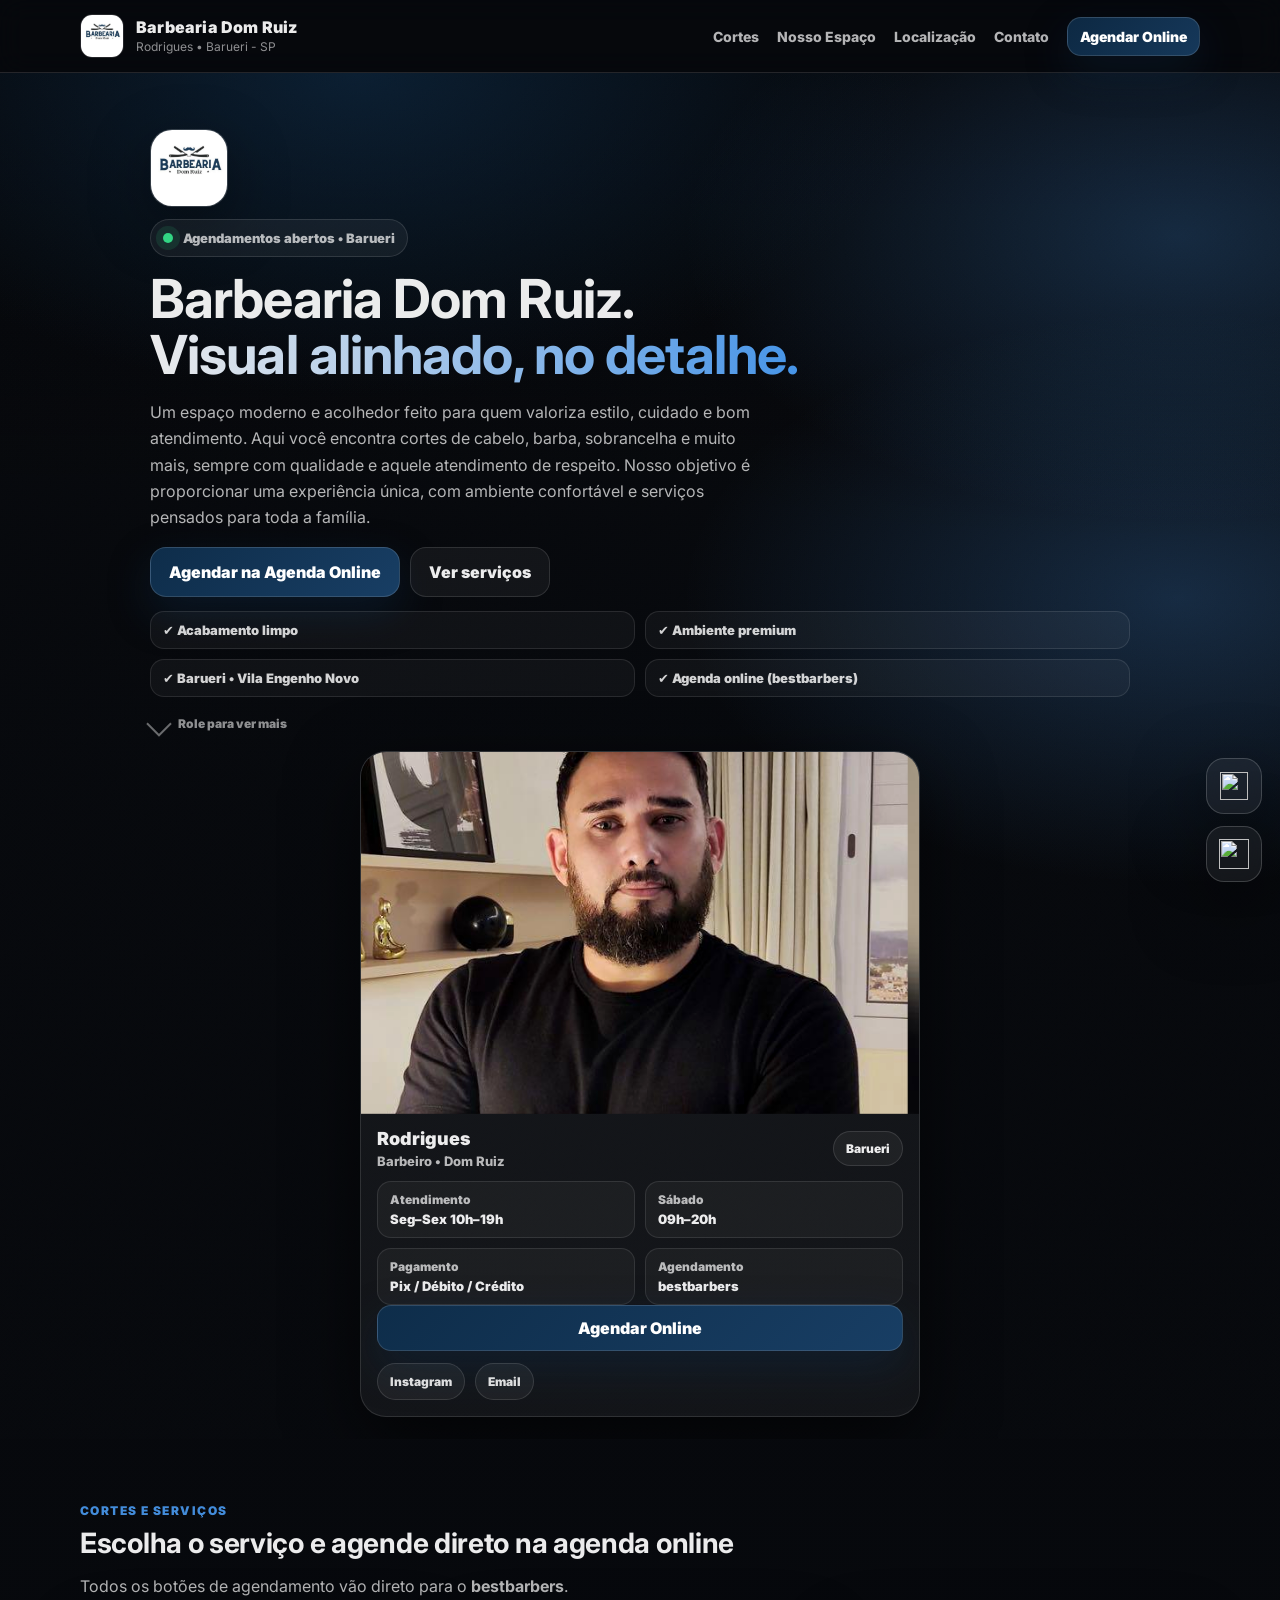
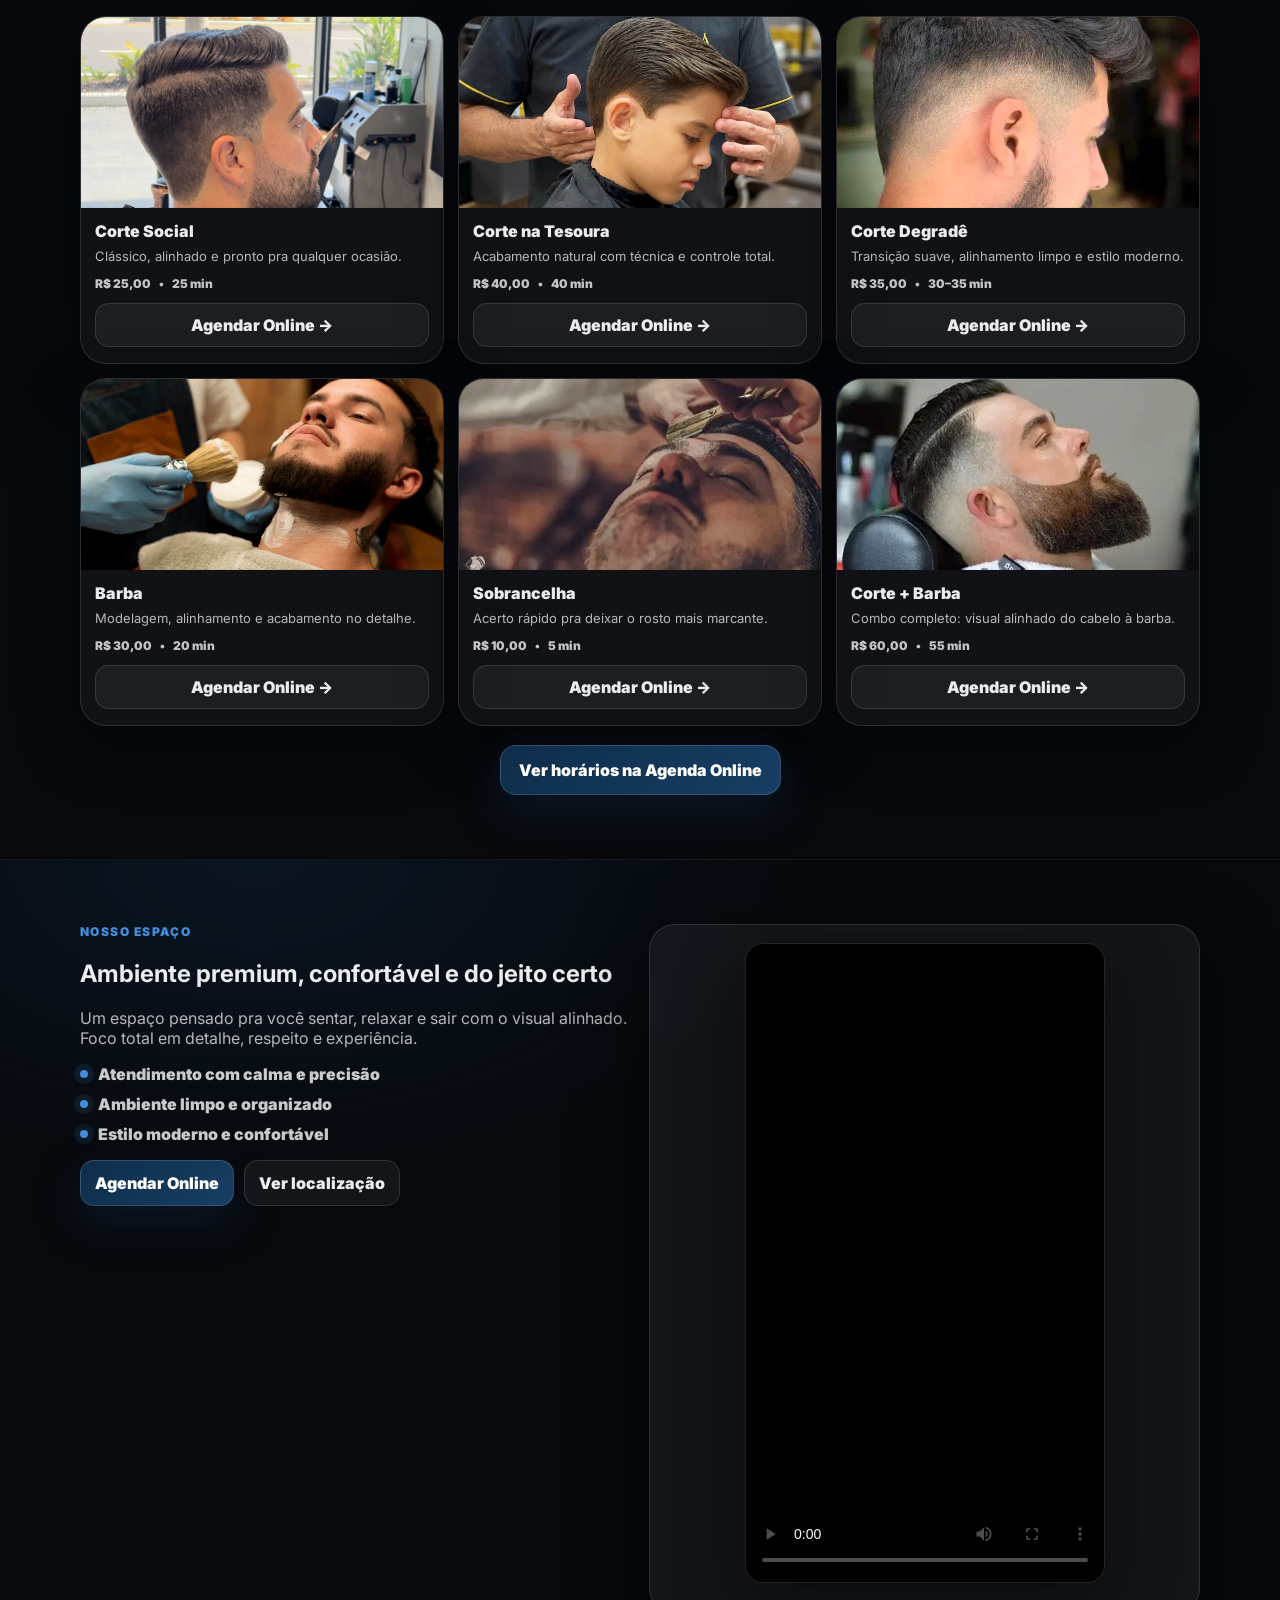
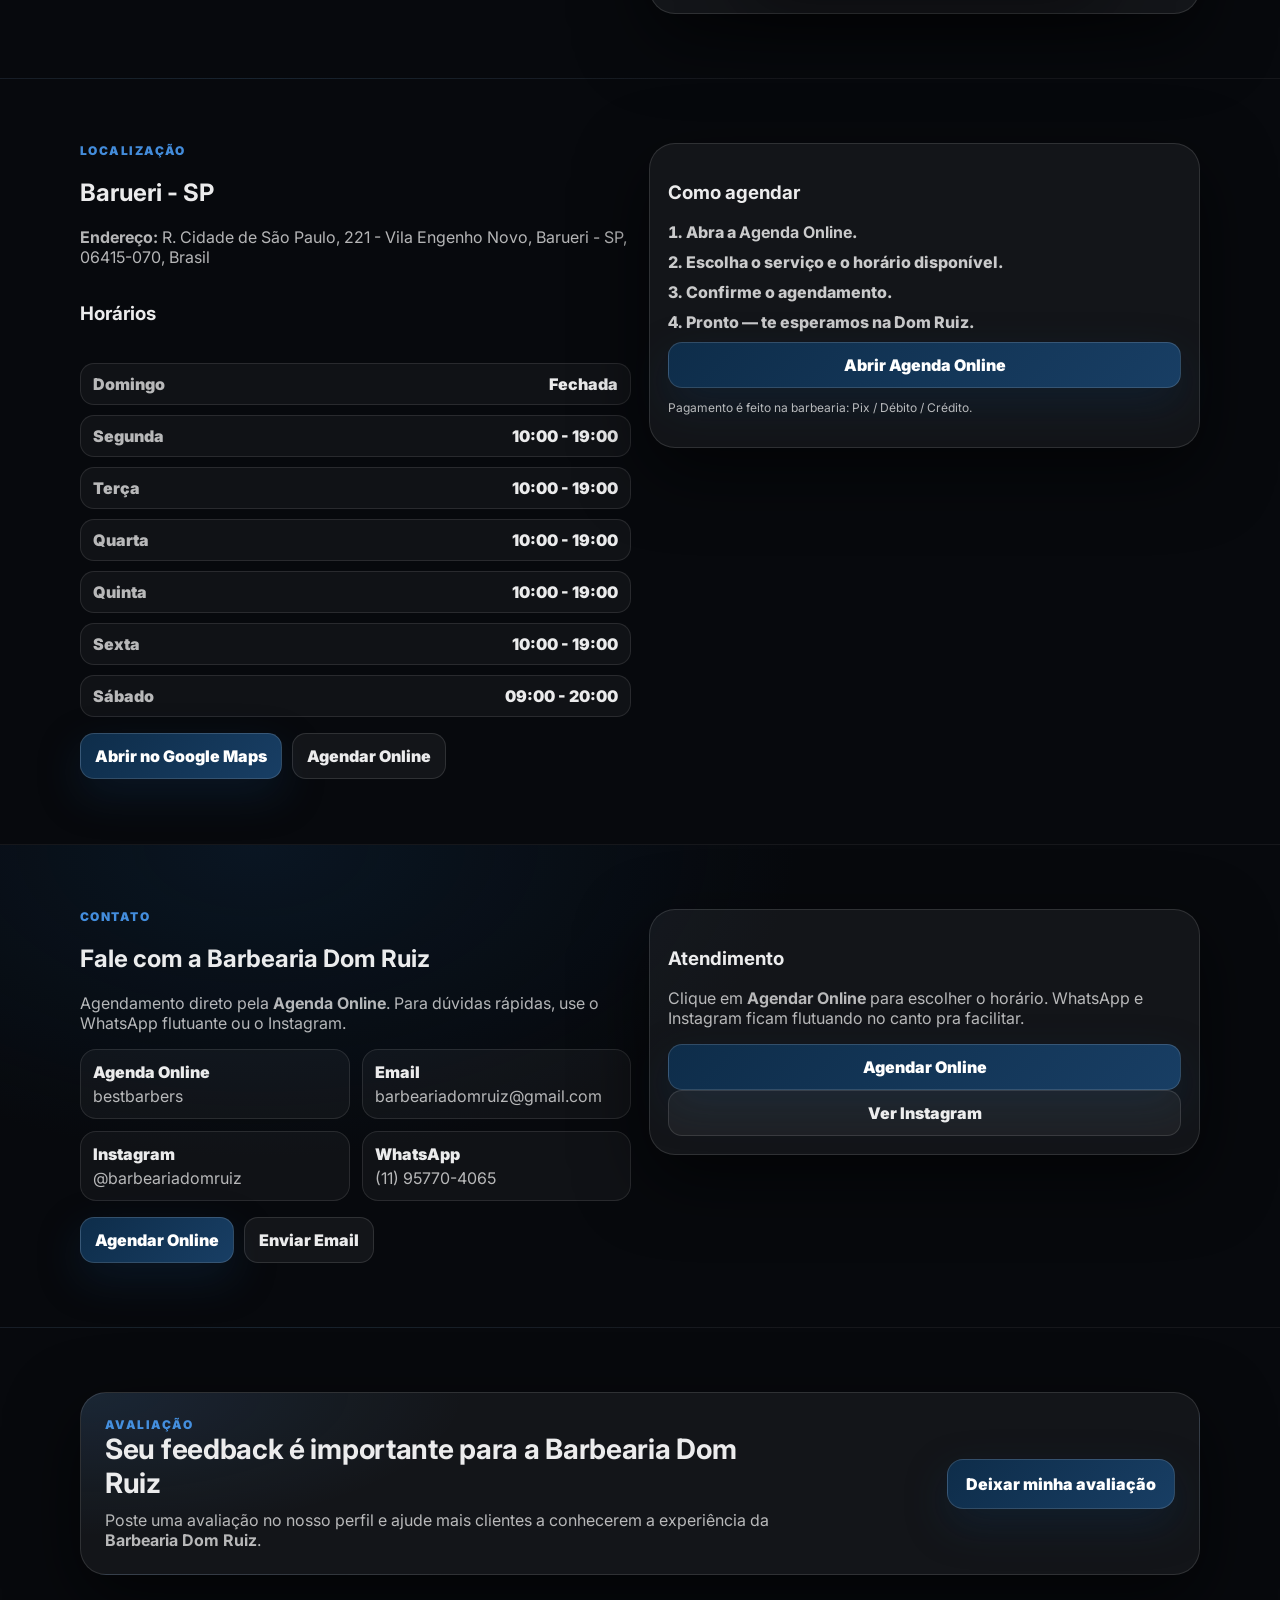
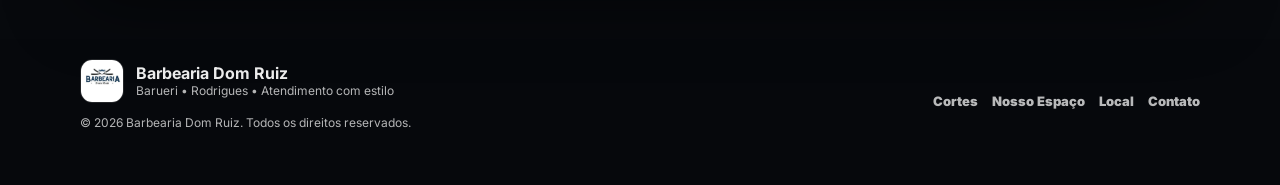
==== index.html @ 9c1305cc "Add files via upload" ====
<!DOCTYPE html>
<html lang="pt-br">
<head>
  <meta charset="UTF-8" />
  <meta name="viewport" content="width=device-width, initial-scale=1.0" />

  <title>Barbearia Dom Ruiz | Agende Online</title>
  <meta name="description" content="Barbearia Dom Ruiz em Barueri. Cortes, barba e sobrancelha. Agende direto pela Agenda Online (InBarber)." />
  <meta name="theme-color" content="#0E2D4A" />

  <link rel="preconnect" href="https://fonts.googleapis.com">
  <link rel="preconnect" href="https://fonts.gstatic.com" crossorigin>
  <link href="https://fonts.googleapis.com/css2?family=Inter:wght@400;500;600;700;800;900&display=swap" rel="stylesheet">

  <link rel="stylesheet" href="style.css" />
</head>

<body class="preload">
  <!-- Header -->
  <header class="header" id="topo" data-header>
    <div class="container header__inner">
      <a class="brand" href="#inicio" aria-label="Ir para o início">
        <img class="brand__logo" src="logo.jpg.jpeg" alt="Logo Barbearia Dom Ruiz" />
        <span class="brand__text">
          <span class="brand__name">Barbearia Dom Ruiz</span>
          <span class="brand__role">Rodrigues • Barueri - SP</span>
        </span>
      </a>

      <nav class="nav" aria-label="Menu">
        <a href="#servicos">Cortes</a>
        <a href="#espaco">Nosso Espaço</a>
        <a href="#local">Localização</a>
        <a href="#contato">Contato</a>

        <a class="nav__cta" target="_blank" rel="noopener"
          href="https://agendamentos.bestbarbers.app/barbershop/agendadomruiz">
          Agendar Online
        </a>
      </nav>

      <button class="menuBtn" aria-label="Abrir menu" aria-expanded="false" data-menu-btn>
        <span></span><span></span><span></span>
      </button>
    </div>

    <div class="mobileNav" id="mobileNav" aria-hidden="true" data-mobile-nav>
      <div class="container mobileNav__panel">
        <a href="#servicos">Cortes</a>
        <a href="#espaco">Nosso Espaço</a>
        <a href="#local">Localização</a>
        <a href="#contato">Contato</a>

        <a class="btn btn--primary full"
          target="_blank" rel="noopener"
          href="https://agendamentos.bestbarbers.app/barbershop/agendadomruiz">
          Agendar Online
        </a>

        <a class="btn btn--ghost full"
          target="_blank" rel="noopener"
          href="https://www.instagram.com/barbeariadomruiz">
          Instagram
        </a>

        <a class="btn btn--ghost full"
          href="mailto:barbeariadomruiz@gmail.com">
          Enviar Email
        </a>
      </div>
    </div>
  </header>

  <!-- Hero -->
  <main id="inicio" class="hero">
    <div class="hero__bg" aria-hidden="true"></div>
    <div class="hero__grain" aria-hidden="true"></div>

    <div class="container hero__wrap">
      <section class="hero__text reveal">
        <!-- selo com logo -->
        <div class="hero__seal" aria-label="Logo Barbearia Dom Ruiz">
          <img src="logo.jpg.jpeg" alt="Barbearia Dom Ruiz" loading="lazy" />
        </div>

        <div class="hero__badge">
          <span class="dot"></span>
          <span>Agendamentos abertos • Barueri</span>
        </div>

        <h1>
          Barbearia Dom Ruiz.<br />
          <span class="shine">Visual alinhado, no detalhe.</span>
        </h1>

        <p class="lead">
          Um espaço moderno e acolhedor feito para quem valoriza estilo, cuidado e bom atendimento.
Aqui você encontra cortes de cabelo, barba, sobrancelha e muito mais, sempre com qualidade e aquele atendimento de respeito.
Nosso objetivo é proporcionar uma experiência única, com ambiente confortável e serviços pensados para toda a família.
        </p>

        <div class="hero__actions">
          <a class="btn btn--primary btn--big"
            target="_blank" rel="noopener"
            href="https://agendamentos.bestbarbers.app/barbershop/agendadomruiz">
            Agendar na Agenda Online
          </a>

          <a class="btn btn--ghost btn--big" href="#servicos">
            Ver serviços
          </a>
        </div>

        <div class="hero__bullets">
          <div class="bullet">✔️ Acabamento limpo</div>
          <div class="bullet">✔️ Ambiente premium</div>
          <div class="bullet">✔️ Barueri • Vila Engenho Novo</div>
          <div class="bullet">✔️ Agenda online (bestbarbers)</div>
        </div>

        <div class="hero__scrollHint">
          <span class="chev" aria-hidden="true"></span>
          <span>Role para ver mais</span>
        </div>
      </section>

      <!-- Card do barbeiro -->
      <aside class="hero__card reveal">
        <div class="hero__image">
          <img src="barbeiro.01.jpg.jpeg" alt="Rodrigues - Barbeiro" loading="lazy" />
        </div>

        <div class="hero__panel">
          <div class="panel__top">
            <div>
              <h2>Rodrigues</h2>
              <p class="muted">Barbeiro • Dom Ruiz</p>
            </div>
            <span class="pill">Barueri</span>
          </div>

          <div class="panel__grid">
            <div class="mini">
              <span>Atendimento</span>
              <strong>Seg–Sex 10h–19h</strong>
            </div>
            <div class="mini">
              <span>Sábado</span>
              <strong>09h–20h</strong>
            </div>
            <div class="mini">
              <span>Pagamento</span>
              <strong>Pix / Débito / Crédito</strong>
            </div>
            <div class="mini">
              <span>Agendamento</span>
              <strong>bestbarbers</strong>
            </div>
          </div>

          <a class="btn btn--primary full"
            target="_blank" rel="noopener"
            href="https://agendamentos.bestbarbers.app/barbershop/agendadomruiz">
            Agendar Online
          </a>

          <div class="miniLinks">
            <a class="chip" target="_blank" rel="noopener" href="https://www.instagram.com/barbeariadomruiz">Instagram</a>
            <a class="chip" href="mailto:barbeariadomruiz@gmail.com">Email</a>
          </div>
        </div>
      </aside>
    </div>
  </main>

  <!-- Serviços -->
  <section id="servicos" class="section">
    <div class="container">
      <div class="section__head reveal">
        <p class="kicker">Cortes e Serviços</p>
        <h2>Escolha o serviço e agende direto na agenda online</h2>
        <p class="muted max">
          Todos os botões de agendamento vão direto para o <strong>bestbarbers</strong>.
        </p>
      </div>

      <div class="cards">
        <article class="card reveal">
          <img class="card__img" src="corte.social.jpg" alt="Corte Social" loading="lazy">
          <div class="card__body">
            <h3>Corte Social</h3>
            <p class="muted">Clássico, alinhado e pronto pra qualquer ocasião.</p>
            <div class="meta"><span>R$ 25,00</span><span>•</span><span>25 min</span></div>
            <a class="linkBtn" target="_blank" rel="noopener" href="https://agendamentos.bestbarbers.app/barbershop/agendadomruiz">Agendar Online →</a>
          </div>
        </article>

        <article class="card reveal">
          <img class="card__img" src="corte.na.tesoura.jpg" alt="Corte na Tesoura" loading="lazy">
          <div class="card__body">
            <h3>Corte na Tesoura</h3>
            <p class="muted">Acabamento natural com técnica e controle total.</p>
            <div class="meta"><span>R$ 40,00</span><span>•</span><span>40 min</span></div>
            <a class="linkBtn" target="_blank" rel="noopener" href="https://agendamentos.bestbarbers.app/barbershop/agendadomruiz">Agendar Online →</a>
          </div>
        </article>

        <article class="card reveal">
          <img class="card__img" src="degrade.jpg" alt="Corte Degradê" loading="lazy">
          <div class="card__body">
            <h3>Corte Degradê</h3>
            <p class="muted">Transição suave, alinhamento limpo e estilo moderno.</p>
            <div class="meta"><span>R$ 35,00</span><span>•</span><span>30–35 min</span></div>
            <a class="linkBtn" target="_blank" rel="noopener" href="https://agendamentos.bestbarbers.app/barbershop/agendadomruiz">Agendar Online →</a>
          </div>
        </article>

        <article class="card reveal">
          <img class="card__img" src="barba.jpg" alt="Barba" loading="lazy">
          <div class="card__body">
            <h3>Barba</h3>
            <p class="muted">Modelagem, alinhamento e acabamento no detalhe.</p>
            <div class="meta"><span>R$ 30,00</span><span>•</span><span>20 min</span></div>
            <a class="linkBtn" target="_blank" rel="noopener" href="https://agendamentos.bestbarbers.app/barbershop/agendadomruiz">Agendar Online →</a>
          </div>
        </article>

        <article class="card reveal">
          <img class="card__img" src="sobrancelha.jpg" alt="Sobrancelha" loading="lazy">
          <div class="card__body">
            <h3>Sobrancelha</h3>
            <p class="muted">Acerto rápido pra deixar o rosto mais marcante.</p>
            <div class="meta"><span>R$ 10,00</span><span>•</span><span>5 min</span></div>
            <a class="linkBtn" target="_blank" rel="noopener" href="https://agendamentos.bestbarbers.app/barbershop/agendadomruiz">Agendar Online →</a>
          </div>
        </article>

        <article class="card reveal">
          <img class="card__img" src="corte.barba.jpg" alt="Corte + Barba" loading="lazy">
          <div class="card__body">
            <h3>Corte + Barba</h3>
            <p class="muted">Combo completo: visual alinhado do cabelo à barba.</p>
            <div class="meta"><span>R$ 60,00</span><span>•</span><span>55 min</span></div>
            <a class="linkBtn" target="_blank" rel="noopener" href="https://agendamentos.bestbarbers.app/barbershop/agendadomruiz">Agendar Online →</a>
          </div>
        </article>
      </div>

      <div class="center reveal">
        <a class="btn btn--primary btn--big" target="_blank" rel="noopener"
          href="https://agendamentos.bestbarbers.app/barbershop/agendadomruiz">
          Ver horários na Agenda Online
        </a>
      </div>
    </div>
  </section>

  <!-- Nosso Espaço -->
  <section id="espaco" class="section section--alt">
    <div class="container split">
      <div class="reveal">
        <p class="kicker">Nosso Espaço</p>
        <h2>Ambiente premium, confortável e do jeito certo</h2>
        <p class="muted max">
          Um espaço pensado pra você sentar, relaxar e sair com o visual alinhado.
          Foco total em detalhe, respeito e experiência.
        </p>

        <div class="spaceMini">
          <div class="miniLine"><span class="miniDot"></span> Atendimento com calma e precisão</div>
          <div class="miniLine"><span class="miniDot"></span> Ambiente limpo e organizado</div>
          <div class="miniLine"><span class="miniDot"></span> Estilo moderno e confortável</div>
        </div>

        <div class="hero__actions">
          <a class="btn btn--primary" target="_blank" rel="noopener"
            href="https://agendamentos.bestbarbers.app/barbershop/agendadomruiz">
            Agendar Online
          </a>
          <a class="btn btn--ghost" href="#local">Ver localização</a>
        </div>
      </div>

      <div class="panel reveal">
        <div class="spaceMediaStack">
          <!-- Mantive sua imagem, NÃO alterei -->
          

          <!-- VIDEO REELS 9:16 -->
          <div class="spaceVideoBox">
            <video class="spaceVideo" controls preload="metadata" poster="espaço.jpg">
              <source src="video.baber.jpg.mp4" type="video/mp4" />
              Seu navegador não suporta vídeo.
            </video>
          </div>

          <p class="tiny muted" style="margin:0;">
           
          </p>
        </div>
      </div>
    </div>
  </section>

  <!-- Localização -->
  <section id="local" class="section">
    <div class="container split">
      <div class="reveal">
        <p class="kicker">Localização</p>
        <h2>Barueri - SP</h2>
        <p class="muted">
          <strong>Endereço:</strong> R. Cidade de São Paulo, 221 - Vila Engenho Novo, Barueri - SP, 06415-070, Brasil
        </p>

        <div class="hours">
          <h3>Horários</h3>
          <ul class="hours__list">
            <li><span>Domingo</span><strong>Fechada</strong></li>
            <li><span>Segunda</span><strong>10:00 - 19:00</strong></li>
            <li><span>Terça</span><strong>10:00 - 19:00</strong></li>
            <li><span>Quarta</span><strong>10:00 - 19:00</strong></li>
            <li><span>Quinta</span><strong>10:00 - 19:00</strong></li>
            <li><span>Sexta</span><strong>10:00 - 19:00</strong></li>
            <li><span>Sábado</span><strong>09:00 - 20:00</strong></li>
          </ul>
        </div>

        <div class="hero__actions">
          <a class="btn btn--primary" target="_blank" rel="noopener"
            href="https://www.google.com/maps/search/?api=1&query=R.+Cidade+de+S%C3%A3o+Paulo%2C+221+-+Vila+Engenho+Novo%2C+Barueri+-+SP%2C+06415-070">
            Abrir no Google Maps
          </a>

          <a class="btn btn--ghost" target="_blank" rel="noopener"
            href="https://agendamentos.bestbarbers.app/barbershop/agendadomruiz">
            Agendar Online
          </a>
        </div>
      </div>

      <div class="panel reveal">
        <h3>Como agendar</h3>
        <ol class="stepsList">
          <li>Abra a <strong>Agenda Online</strong>.</li>
          <li>Escolha o serviço e o horário disponível.</li>
          <li>Confirme o agendamento.</li>
          <li>Pronto — te esperamos na Dom Ruiz.</li>
        </ol>

        <a class="btn btn--primary full" target="_blank" rel="noopener"
          href="https://agendamentos.bestbarbers.app/barbershop/agendadomruiz">
          Abrir Agenda Online
        </a>

        <p class="tiny muted">Pagamento é feito na barbearia: Pix / Débito / Crédito.</p>
      </div>
    </div>
  </section>

  <!-- Contato -->
  <section id="contato" class="section section--alt">
    <div class="container split">
      <div class="reveal">
        <p class="kicker">Contato</p>
        <h2>Fale com a Barbearia Dom Ruiz</h2>
        <p class="muted max">
          Agendamento direto pela <strong>Agenda Online</strong>.
          Para dúvidas rápidas, use o WhatsApp flutuante ou o Instagram.
        </p>

        <div class="contactCards">
          <div class="contactCard">
            <strong>Agenda Online</strong>
            <span class="muted">bestbarbers</span>
          </div>
          <div class="contactCard">
            <strong>Email</strong>
            <span class="muted">barbeariadomruiz@gmail.com</span>
          </div>
          <div class="contactCard">
            <strong>Instagram</strong>
            <span class="muted">@barbeariadomruiz</span>
          </div>
          <div class="contactCard">
            <strong>WhatsApp</strong>
            <span class="muted">(11) 95770-4065</span>
          </div>
        </div>

        <div class="hero__actions">
          <a class="btn btn--primary" target="_blank" rel="noopener"
            href="https://agendamentos.bestbarbers.app/barbershop/agendadomruiz">
            Agendar Online
          </a>
          <a class="btn btn--ghost" target="_blank" rel="noopener"
            href="mailto:barbeariadomruiz@gmail.com">
            Enviar Email
          </a>
        </div>
      </div>

      <div class="panel reveal">
        <h3>Atendimento</h3>
        <p class="muted">
          Clique em <strong>Agendar Online</strong> para escolher o horário.
          WhatsApp e Instagram ficam flutuando no canto pra facilitar.
        </p>

        <a class="btn btn--primary full" target="_blank" rel="noopener"
          href="https://agendamentos.bestbarbers.app/barbershop/agendadomruiz">
          Agendar Online
        </a>

        <a class="btn btn--ghost full" target="_blank" rel="noopener"
          href="https://www.instagram.com/barbeariadomruiz">
          Ver Instagram
        </a>
      </div>
    </div>
  </section>
  <!-- Avaliações -->
  <section id="avaliacoes" class="section">
    <div class="container">
      <div class="reviewBox reveal">
        <div class="reviewBox__content">
          <p class="kicker">Avaliação</p>
          <h2>Seu feedback é importante para a Barbearia Dom Ruiz</h2>
          <p class="muted max">
            Poste uma avaliação no nosso perfil e ajude mais clientes a conhecerem
            a experiência da <strong>Barbearia Dom Ruiz</strong>.
          </p>
        </div>

        <div class="reviewBox__actions">
          <a class="btn btn--primary btn--big"
             href="https://g.page/r/CVLKA1TpNAbTEAE/review"
             target="_blank"
             rel="noopener">
            Deixar minha avaliação
          </a>
        </div>
      </div>
    </div>
  </section>
  <!-- Footer -->
  <footer class="footer">
    <div class="container footer__inner">
      <div class="reveal">
        <div class="footer__brand">
          <img class="footer__logo" src="logo.jpg.jpeg" alt="Logo Dom Ruiz" />
          <div>
            <strong>Barbearia Dom Ruiz</strong>
            <div class="tiny muted">Barueri • Rodrigues • Atendimento com estilo</div>
          </div>
        </div>
        <p class="tiny muted">© <span id="year"></span> Barbearia Dom Ruiz. Todos os direitos reservados.</p>
      </div>

      <div class="footer__links reveal">
        <a href="#servicos">Cortes</a>
        <a href="#espaco">Nosso Espaço</a>
        <a href="#local">Local</a>
        <a href="#contato">Contato</a>
      </div>
    </div>
  </footer>
<!-- Floating: WhatsApp + Instagram (ícones oficiais) -->
<div class="socialFloat" aria-label="Acesso rápido">
  <a class="socialFloat__btn socialFloat__btn--ig"
     href="https://www.instagram.com/barbeariadomruiz"
     target="_blank" rel="noopener"
     aria-label="Abrir Instagram">
    <img
      class="socialFloat__icon"
      src="https://upload.wikimedia.org/wikipedia/commons/a/a5/Instagram_icon.png"
      alt=""
      loading="lazy"
      decoding="async"
    />
  </a>

  <a class="socialFloat__btn socialFloat__btn--wa"
     href="https://wa.me/5511957704065?text=Ol%C3%A1%21%20Tenho%20uma%20d%C3%BAvida%20sobre%20a%20Barbearia%20Dom%20Ruiz."
     target="_blank" rel="noopener"
     aria-label="Chamar no WhatsApp">
    <img
      class="socialFloat__icon"
      src="https://upload.wikimedia.org/wikipedia/commons/6/6b/WhatsApp.svg"
      alt=""
      loading="lazy"
      decoding="async"
    />
  </a>
</div>
<script src="script.js"></script>
</body>
</html>
---- style.css ----
:root{
  --bg: #07090d;
  --text: rgba(255,255,255,0.92);
  --muted: rgba(255,255,255,0.70);
  --muted2: rgba(255,255,255,0.55);

  --brand: #0E2D4A;
  --brand2: #183E64;
  --accent: #4DA3FF;

  --panel: rgba(255,255,255,0.06);
  --border: rgba(255,255,255,0.12);
  --shadow: 0 24px 70px rgba(0,0,0,0.60);

  --radius: 18px;
  --radius2: 26px;

  --container: 1120px;
}

*{ box-sizing: border-box; }
html{ scroll-behavior: smooth; }
body{
  margin:0;
  font-family: Inter, system-ui, -apple-system, Segoe UI, Roboto, Arial, sans-serif;
  color: var(--text);
  background:
    radial-gradient(1200px 600px at 10% -10%, rgba(14,45,74,0.78), transparent 60%),
    radial-gradient(900px 520px at 92% 12%, rgba(77,163,255,0.22), transparent 55%),
    linear-gradient(180deg, #06080c, #07090d 45%, #07090d);
}

/* Carregamento suave */
body.preload *{ transition: none !important; }
body.loaded{ animation: pageIn .45s ease both; }
@keyframes pageIn{
  from{ opacity: 0; transform: translateY(8px); }
  to{ opacity: 1; transform: translateY(0); }
}

a{ color: inherit; text-decoration: none; }
img{ max-width:100%; display:block; }
.container{
  width: min(var(--container), calc(100% - 40px));
  margin: 0 auto;
}
.muted{ color: var(--muted); }
.tiny{ font-size: 12px; line-height: 1.4; }
.max{ max-width: 70ch; }

.shine{
  background: linear-gradient(90deg, rgba(255,255,255,0.92), rgba(77,163,255,0.90));
  -webkit-background-clip: text;
  background-clip: text;
  color: transparent;
}

/* ===== Header ===== */
.header{
  position: sticky;
  top: 0;
  z-index: 50;
  backdrop-filter: blur(14px);
  background: rgba(7,9,13,0.62);
  border-bottom: 1px solid var(--border);
  transition: .25s ease;
}
.header.is-scrolled{ background: rgba(7,9,13,0.78); }
.header__inner{
  display:flex;
  align-items:center;
  justify-content:space-between;
  padding: 14px 0;
  gap: 16px;
}
.brand{
  display:flex;
  align-items:center;
  gap: 12px;
}
.brand__logo{
  width: 44px;
  height: 44px;
  border-radius: 12px;
  object-fit: cover;
  border: 1px solid var(--border);
}
.brand__text{ display:flex; flex-direction:column; line-height:1.1; }
.brand__name{ font-weight: 900; letter-spacing: .2px; }
.brand__role{ font-size: 12px; color: var(--muted2); margin-top: 4px; }

.nav{
  display:flex;
  align-items:center;
  gap: 18px;
}
.nav a{
  color: var(--muted);
  font-weight: 800;
  font-size: 14px;
  transition: .2s ease;
}
.nav a:hover{ color: var(--text); transform: translateY(-1px); }
.nav__cta{
  padding: 10px 12px;
  border-radius: 14px;
  border: 1px solid rgba(255,255,255,0.14);
  background: linear-gradient(135deg, rgba(14,45,74,0.9), rgba(24,62,100,0.9));
  color: #fff !important;
  font-weight: 900 !important;
  box-shadow: 0 16px 42px rgba(14,45,74,0.34);
}

/* Mobile */
.menuBtn{
  display:none;
  width: 46px;
  height: 42px;
  border-radius: 14px;
  border: 1px solid var(--border);
  background: rgba(255,255,255,0.05);
  cursor:pointer;
  transition: .2s ease;
}
.menuBtn:hover{ transform: translateY(-1px); }
.menuBtn span{
  display:block;
  width: 18px; height: 2px;
  background: rgba(255,255,255,0.86);
  margin: 5px auto;
  border-radius: 999px;
}
.mobileNav{ display:none; border-top: 1px solid var(--border); }
.mobileNav.open{ display:block; }
.mobileNav__panel{
  padding: 16px 0 18px;
  display:flex;
  flex-direction:column;
  gap: 12px;
}
.mobileNav__panel a{
  padding: 12px 14px;
  border-radius: 14px;
  border: 1px solid var(--border);
  background: rgba(255,255,255,0.05);
  font-weight: 900;
}

/* ===== Buttons ===== */
.btn{
  display:inline-flex;
  align-items:center;
  justify-content:center;
  gap: 10px;
  padding: 12px 14px;
  border-radius: 14px;
  border: 1px solid var(--border);
  font-weight: 900;
  cursor:pointer;
  transition: transform .18s ease, box-shadow .18s ease, border-color .18s ease;
}
.btn:hover{
  transform: translateY(-2px);
  border-color: rgba(77,163,255,0.25);
  box-shadow: 0 18px 60px rgba(0,0,0,0.25);
}
.btn--primary{
  color: #fff;
  background: linear-gradient(135deg, var(--brand), var(--brand2));
  border: 1px solid rgba(255,255,255,0.14);
  box-shadow: 0 16px 42px rgba(14,45,74,0.40);
}
.btn--ghost{ background: rgba(255,255,255,0.05); color: var(--text); }
.btn--big{ padding: 14px 18px; border-radius: 16px; }
.full{ width: 100%; }

/* ===== Hero ===== */
.hero{
  position: relative;
  padding: 56px 0 22px;
  overflow:hidden;
}
.hero__bg{
  position:absolute;
  inset:-1px;
  background:
    radial-gradient(900px 520px at 28% 0%, rgba(14,45,74,0.62), transparent 62%),
    radial-gradient(900px 520px at 92% 12%, rgba(77,163,255,0.22), transparent 55%),
    linear-gradient(180deg, rgba(0,0,0,0.26), transparent 35%);
  pointer-events:none;
}
.hero__grain{
  position:absolute;
  inset:0;
  pointer-events:none;
  opacity: .08;
  background-image:
    url("data:image/svg+xml,%3Csvg xmlns='http://www.w3.org/2000/svg' width='140' height='140'%3E%3Cfilter id='n'%3E%3CfeTurbulence type='fractalNoise' baseFrequency='.8' numOctaves='3' stitchTiles='stitch'/%3E%3C/filter%3E%3Crect width='140' height='140' filter='url(%23n)' opacity='.55'/%3E%3C/svg%3E");
  mix-blend-mode: overlay;
}

.hero__wrap{
  max-width: 980px;
  margin: 0 auto;
  display:grid;
  grid-template-columns: 1fr;
  gap: 18px;
  position: relative;
}

.hero__seal{
  width: 78px; height: 78px;
  border-radius: 22px;
  border: 1px solid rgba(255,255,255,0.14);
  background: rgba(255,255,255,0.04);
  box-shadow: 0 18px 60px rgba(0,0,0,0.36);
  overflow: hidden;
  display:grid;
  place-items:center;
  margin-bottom: 12px;
}
.hero__seal img{ width:100%; height:100%; object-fit: cover; }

.hero__badge{
  display:inline-flex;
  align-items:center;
  gap: 10px;
  padding: 10px 12px;
  border-radius: 999px;
  border: 1px solid var(--border);
  background: rgba(255,255,255,0.05);
  color: var(--muted);
  font-weight: 900;
  font-size: 13px;
}
.dot{
  width: 10px; height: 10px;
  border-radius: 99px;
  background: #32d583;
  box-shadow: 0 0 0 7px rgba(50,213,131,0.12);
}

.hero h1{
  font-size: clamp(34px, 4.2vw, 58px);
  line-height: 1.04;
  margin: 14px 0 10px;
  letter-spacing: -0.9px;
}
.lead{
  color: var(--muted);
  font-size: 16px;
  line-height: 1.65;
  max-width: 62ch;
}

.hero__actions{
  margin-top: 16px;
  display:flex;
  gap: 10px;
  flex-wrap: wrap;
}

.hero__bullets{
  margin-top: 14px;
  display:grid;
  grid-template-columns: 1fr 1fr;
  gap: 10px;
}
.bullet{
  padding: 10px 12px;
  border-radius: 14px;
  border: 1px solid rgba(255,255,255,0.10);
  background: rgba(255,255,255,0.04);
  color: rgba(255,255,255,0.82);
  font-weight: 900;
  font-size: 13px;
}

.hero__scrollHint{
  margin-top: 18px;
  display:flex;
  align-items:center;
  gap: 10px;
  color: rgba(255,255,255,0.55);
  font-weight: 900;
  font-size: 12px;
}
.chev{
  width: 18px; height: 18px;
  border-right: 2px solid rgba(255,255,255,0.40);
  border-bottom: 2px solid rgba(255,255,255,0.40);
  transform: rotate(45deg);
  animation: bounce 1.6s ease-in-out infinite;
}
@keyframes bounce{
  0%, 100% { transform: translateY(0) rotate(45deg); opacity: .85; }
  50% { transform: translateY(6px) rotate(45deg); opacity: .55; }
}

/* Card do barbeiro */
.hero__card{
  width: min(560px, 100%);
  margin: 0 auto;
  border-radius: var(--radius2);
  overflow:hidden;
  border: 1px solid rgba(255,255,255,0.12);
  background: rgba(255,255,255,0.05);
  box-shadow: var(--shadow);
}
.hero__image img{
  width: 100%;
  height: 360px;
  object-fit: cover;
  object-position: center 20%;
  filter: contrast(1.04) saturate(1.05);
  transform: scale(1.01);
  transition: transform .35s ease;
}
.hero__card:hover .hero__image img{ transform: scale(1.05); }
.hero__panel{ padding: 16px; }

.panel__top{
  display:flex;
  align-items:center;
  justify-content:space-between;
  gap: 12px;
}
.panel__top h2{ margin: 0; font-size: 18px; font-weight: 900; }
.panel__top p{ margin: 4px 0 0; color: var(--muted); font-weight: 800; font-size: 13px; }

.pill{
  padding: 9px 12px;
  border-radius: 999px;
  border: 1px solid rgba(255,255,255,0.12);
  background: rgba(255,255,255,0.05);
  font-weight: 900;
  font-size: 12px;
}

.panel__grid{
  margin-top: 12px;
  display:grid;
  grid-template-columns: 1fr 1fr;
  gap: 10px;
}
.mini{
  padding: 10px 12px;
  border-radius: 14px;
  border: 1px solid rgba(255,255,255,0.10);
  background: rgba(255,255,255,0.04);
}
.mini span{ display:block; color: var(--muted); font-weight: 900; font-size: 12px; }
.mini strong{ display:block; margin-top: 4px; font-weight: 900; font-size: 13px; }

.miniLinks{
  margin-top: 12px;
  display:flex;
  gap: 10px;
  flex-wrap: wrap;
}
.chip{
  padding: 10px 12px;
  border-radius: 999px;
  border: 1px solid rgba(255,255,255,0.12);
  background: rgba(255,255,255,0.05);
  color: rgba(255,255,255,0.86);
  font-weight: 900;
  font-size: 12px;
  transition: .2s ease;
}
.chip:hover{ transform: translateY(-1px); border-color: rgba(77,163,255,0.25); }

/* ===== Sections ===== */
.section{ padding: 64px 0; }
.section--alt{
  background: radial-gradient(900px 520px at 20% 0%, rgba(14,45,74,0.35), transparent 60%);
  border-top: 1px solid rgba(255,255,255,0.06);
  border-bottom: 1px solid rgba(255,255,255,0.06);
}
.section__head{ margin-bottom: 20px; }

.kicker{
  margin:0 0 8px;
  color: rgba(77,163,255,0.85);
  font-weight: 900;
  letter-spacing: 0.12em;
  text-transform: uppercase;
  font-size: 12px;
}
.section__head h2{
  margin: 0 0 8px;
  font-size: 28px;
  letter-spacing: -0.3px;
}

.center{ display:flex; justify-content:center; margin-top: 20px; }

/* Split */
.split{
  display:grid;
  grid-template-columns: 1fr 1fr;
  gap: 18px;
  align-items: start;
}
.panel{
  padding: 18px;
  border-radius: var(--radius2);
  border: 1px solid rgba(255,255,255,0.12);
  background: rgba(255,255,255,0.05);
  box-shadow: var(--shadow);
}

/* Serviços */
.cards{
  display:grid;
  grid-template-columns: repeat(3, 1fr);
  gap: 14px;
}
.card{
  border-radius: var(--radius2);
  overflow:hidden;
  border: 1px solid rgba(255,255,255,0.12);
  background: rgba(255,255,255,0.04);
  box-shadow: 0 18px 60px rgba(0,0,0,0.36);
  transition: transform .22s ease, border-color .22s ease, box-shadow .22s ease;
  position: relative;
}
.card::after{
  content:"";
  position:absolute;
  inset:0;
  background: radial-gradient(500px 240px at 20% 0%, rgba(77,163,255,0.12), transparent 55%);
  opacity: 0;
  transition: .22s ease;
  pointer-events:none;
}
.card:hover{
  transform: translateY(-6px);
  border-color: rgba(77,163,255,0.25);
  box-shadow: 0 26px 70px rgba(0,0,0,0.45);
}
.card:hover::after{ opacity: 1; }

.card__img{
  width:100%;
  height: 190px;
  object-fit: cover;
  object-position:center;
  filter: contrast(1.04) saturate(1.05);
  transform: scale(1.01);
  transition: transform .35s ease;
}
.card:hover .card__img{ transform: scale(1.06); }

.card__body{ padding: 14px 14px 16px; }
.card__body h3{ margin: 0 0 6px; font-size: 16px; font-weight: 900; }
.card__body p{ margin: 0; color: var(--muted); line-height: 1.45; font-size: 13px; }

.meta{
  margin-top: 10px;
  display:flex;
  align-items:center;
  gap: 8px;
  color: rgba(255,255,255,0.75);
  font-weight: 900;
  font-size: 12px;
}

.linkBtn{
  margin-top: 12px;
  width: 100%;
  display:inline-flex;
  align-items:center;
  justify-content:center;
  padding: 11px 12px;
  border-radius: 14px;
  border: 1px solid rgba(255,255,255,0.12);
  background: rgba(255,255,255,0.05);
  font-weight: 900;
  cursor:pointer;
  transition: transform .18s ease, border-color .18s ease;
}
.linkBtn:hover{ transform: translateY(-2px); border-color: rgba(77,163,255,0.25); }

/* Nosso Espaço */
.spaceMini{ margin-top: 14px; display:flex; flex-direction:column; gap: 10px; }
.miniLine{ display:flex; align-items:center; gap: 10px; color: rgba(255,255,255,0.78); font-weight: 900; }
.miniDot{
  width: 8px; height: 8px;
  border-radius: 99px;
  background: rgba(77,163,255,0.85);
  box-shadow: 0 0 0 6px rgba(77,163,255,0.10);
}
.spaceMediaStack{ display:grid; gap: 12px; }

/* imagem do espaço (não alterei) */
.spaceCover{
  width: 100%;
  height: 260px;
  object-fit: cover;
  border-radius: 18px;
  border: 1px solid rgba(255,255,255,0.14);
  background: rgba(0,0,0,0.25);
}

/* VIDEO REELS 9:16 (tamanho certo) */
.spaceVideoBox{
  width: min(360px, 100%);
  aspect-ratio: 9 / 16;
  margin: 0 auto;
  border-radius: 18px;
  overflow: hidden;
  border: 1px solid rgba(255,255,255,0.14);
  background: #000;
  box-shadow: 0 24px 70px rgba(0,0,0,0.45);
}
.spaceVideo{
  width: 100%;
  height: 100%;
  display: block;
  object-fit: cover;
}

/* Horários */
.hours{ margin-top: 12px; display:flex; flex-direction:column; gap: 10px; }
.hours__list{
  list-style:none;
  padding: 0;
  margin: 10px 0 0;
  display:flex;
  flex-direction:column;
  gap: 10px;
}
.hours__list li{
  display:flex;
  justify-content:space-between;
  gap: 10px;
  padding: 10px 12px;
  border-radius: 14px;
  border: 1px solid rgba(255,255,255,0.10);
  background: rgba(255,255,255,0.04);
}
.hours__list li span{ color: var(--muted); font-weight: 900; }
.hours__list li strong{ font-weight: 900; }

/* Steps */
.stepsList{
  margin: 12px 0 0;
  padding-left: 18px;
  color: rgba(255,255,255,0.78);
  font-weight: 800;
}
.stepsList li{ margin: 10px 0; }

/* Contato */
.contactCards{
  margin-top: 14px;
  display:grid;
  grid-template-columns: 1fr 1fr;
  gap: 12px;
}
.contactCard{
  padding: 12px 12px;
  border-radius: 16px;
  border: 1px solid rgba(255,255,255,0.10);
  background: rgba(255,255,255,0.04);
}
.contactCard strong{ display:block; font-weight: 900; }
.contactCard span{ display:block; margin-top: 4px; }

/* Footer */
.footer{ padding: 20px 0 42px; background: rgba(0,0,0,0.10); }
.footer__inner{
  display:flex;
  justify-content:space-between;
  align-items:center;
  gap: 12px;
  flex-wrap: wrap;
}
.footer__brand{ display:flex; align-items:center; gap: 12px; }
.footer__logo{
  width: 44px; height: 44px;
  border-radius: 12px;
  object-fit: cover;
  border: 1px solid rgba(255,255,255,0.12);
}
.footer__links{ display:flex; gap: 14px; flex-wrap: wrap; }
.footer__links a{
  color: rgba(255,255,255,0.78);
  font-weight: 900;
  font-size: 13px;
  opacity: .92;
  transition: .2s ease;
}
.footer__links a:hover{ opacity: 1; transform: translateY(-1px); }

/* Reveal */
/* Reveal animations (seguro: não some se o JS falhar) */
.js .reveal{
  opacity: 0;
  transform: translateY(16px) scale(0.985);
  transition: 0.6s cubic-bezier(.2,.8,.2,1);
  will-change: transform, opacity;
}
.js .reveal.is-visible{
  opacity: 1;
  transform: translateY(0) scale(1);
}

/* Reduced motion */
@media (prefers-reduced-motion: reduce){
  html{ scroll-behavior: auto; }
  .reveal{ opacity: 1; transform: none; transition: none; }
  .chev{ animation: none; }
  .btn, .card, .chip{ transition: none; }
}

/* Floating buttons (Whats + Instagram) */
.fab{
  position: fixed;
  right: 18px;
  width: 56px;
  height: 56px;
  border-radius: 18px;
  display: grid;
  place-items: center;
  z-index: 999;

  border: 1px solid rgba(255,255,255,0.18);
  box-shadow: 0 24px 70px rgba(0,0,0,0.50);
  transition: transform .18s ease, filter .18s ease;
  color: #fff;
}
.fab svg{
  width: 26px;
  height: 26px;
  display: block;
}
.fab:hover{
  transform: translateY(-2px);
  filter: brightness(1.05);
}
.fab--wa{
  bottom: 18px;
  background: linear-gradient(135deg, #19B394, #0c7a63);
}
.fab--ig{
  bottom: 86px;
  background: linear-gradient(135deg, #833AB4, #FD1D1D);
}

/* Responsive */
@media (max-width: 980px){
  .nav{ display:none; }
  .menuBtn{ display:block; }
  .cards{ grid-template-columns: repeat(2, 1fr); }
  .split{ grid-template-columns: 1fr; }
  .hero__bullets{ grid-template-columns: 1fr; }
}
@media (max-width: 640px){
  .cards{ grid-template-columns: 1fr; }
  .panel__grid{ grid-template-columns: 1fr; }
  .contactCards{ grid-template-columns: 1fr; }
}
/* ===========================
   Floating Social (oficial)
   =========================== */
.socialFloat{
  position: fixed;
  right: 18px;
  bottom: 18px;
  z-index: 9999;
  display: flex;
  flex-direction: column;
  gap: 12px;
}

.socialFloat__btn{
  width: 56px;
  height: 56px;
  border-radius: 18px;
  display: grid;
  place-items: center;
  background: rgba(255,255,255,0.06);
  border: 1px solid rgba(255,255,255,0.18);
  box-shadow: 0 24px 70px rgba(0,0,0,0.55);
  backdrop-filter: blur(10px);
  transition: transform .18s ease, filter .18s ease, border-color .18s ease;
}

.socialFloat__btn:hover{
  transform: translateY(-2px);
  filter: brightness(1.04);
  border-color: rgba(77,163,255,0.25);
}

.socialFloat__icon{
  width: 28px;
  height: 28px;
  display: block;
  object-fit: contain;
}

/* Ajuste fino: o SVG do WhatsApp às vezes vem grande */
.socialFloat__btn--wa .socialFloat__icon{
  width: 30px;
  height: 30px;
}
/* Fallback: se o JS falhar, não esconda o conteúdo */
body.preload .reveal{
  opacity: 1 !important;
  transform: none !important;
}
/* ===== Avaliações ===== */
.reviewBox{
  display: grid;
  grid-template-columns: 1.4fr .8fr;
  gap: 18px;
  align-items: center;
  padding: 24px;
  border-radius: var(--radius2);
  border: 1px solid rgba(255,255,255,0.12);
  background:
    radial-gradient(700px 260px at 0% 0%, rgba(77,163,255,0.12), transparent 55%),
    rgba(255,255,255,0.05);
  box-shadow: var(--shadow);
}

.reviewBox__content h2{
  margin: 0 0 10px;
  font-size: 28px;
  letter-spacing: -0.3px;
}

.reviewBox__content p{
  margin: 0;
}

.reviewBox__actions{
  display: flex;
  justify-content: flex-end;
  align-items: center;
}

@media (max-width: 980px){
  .reviewBox{
    grid-template-columns: 1fr;
  }

  .reviewBox__actions{
    justify-content: flex-start;
  }
}
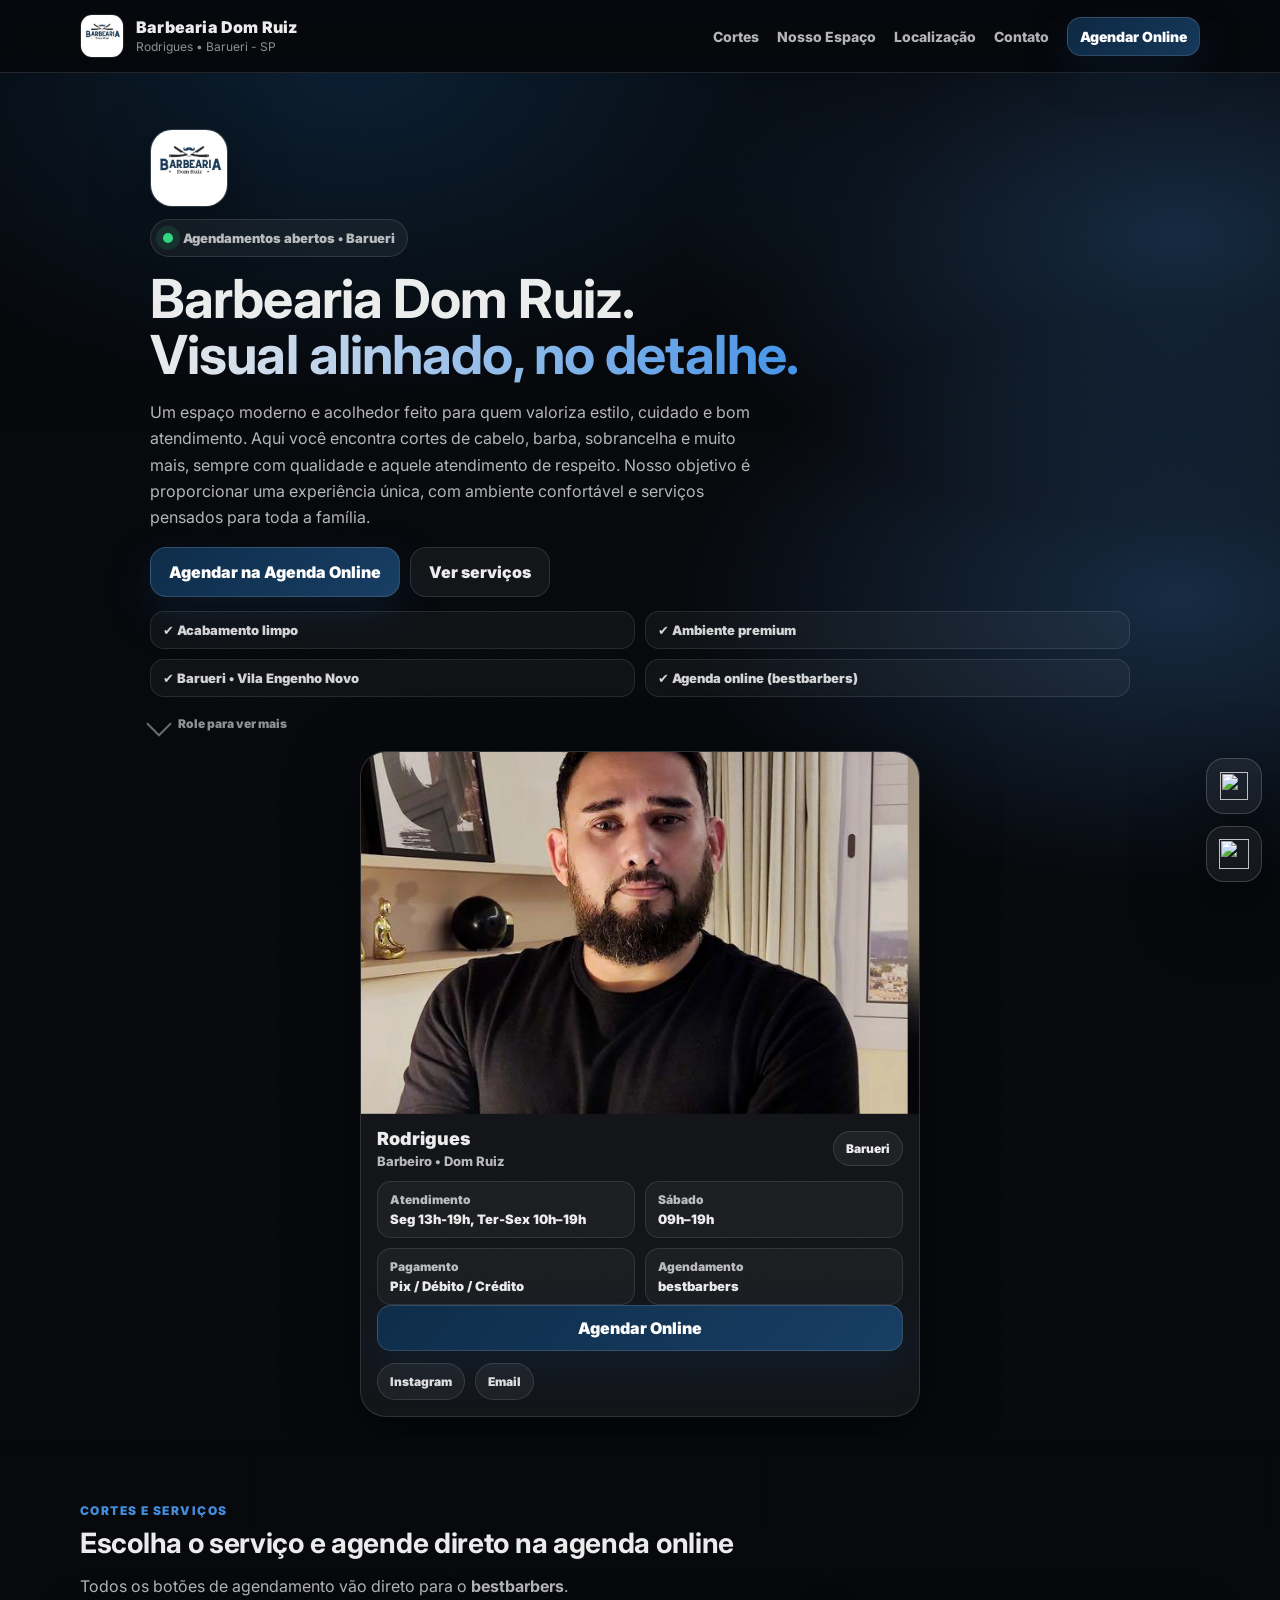
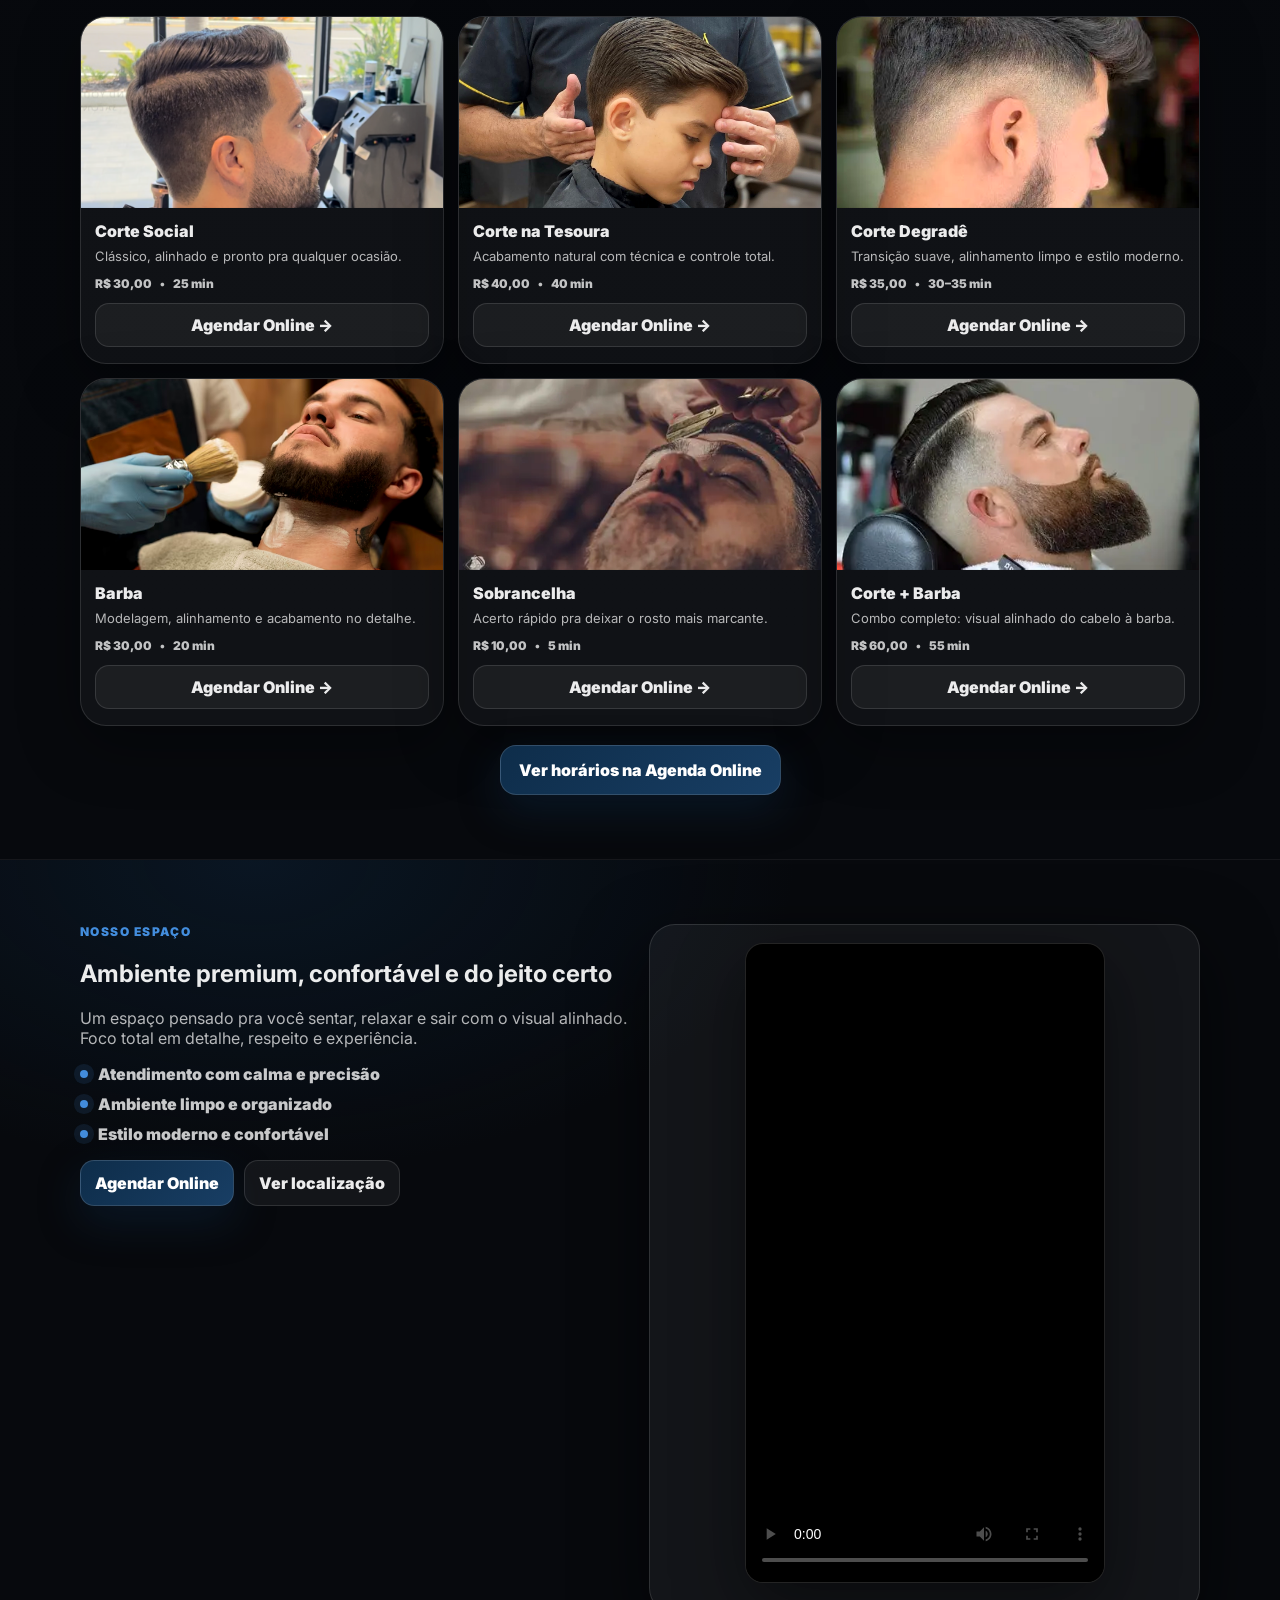
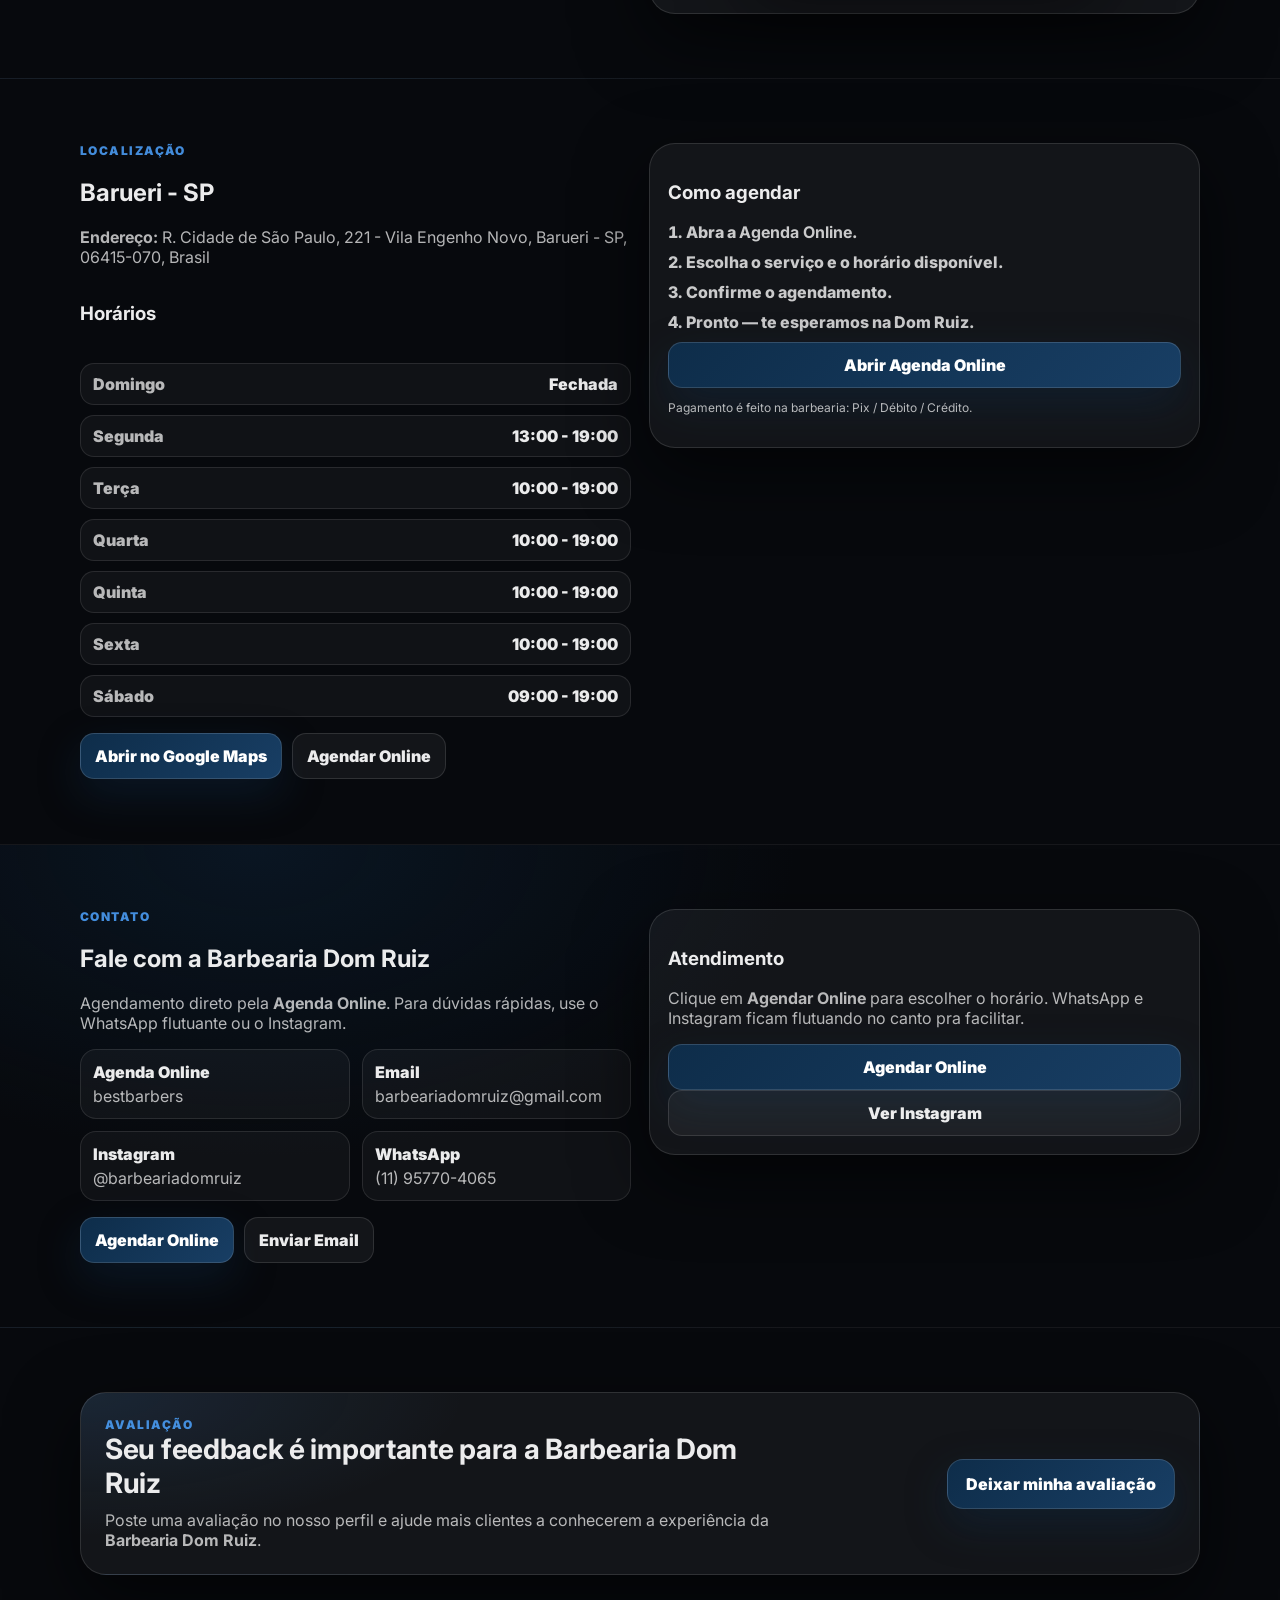
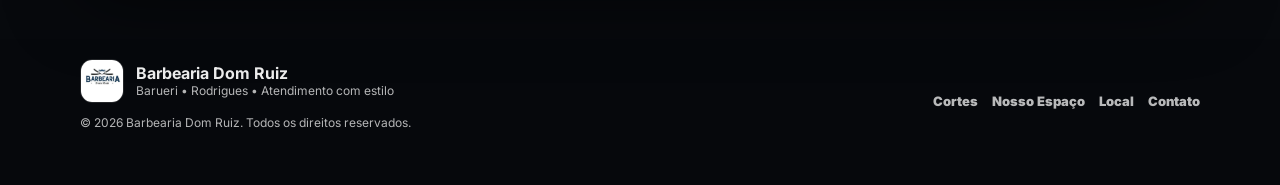
==== commit 32ce795f: "Add files via upload" ====
--- a/index.html
+++ b/index.html
@@ -142,11 +142,11 @@
           <div class="panel__grid">
             <div class="mini">
               <span>Atendimento</span>
-              <strong>Seg–Sex 10h–19h</strong>
+              <strong>Seg 13h-19h, Ter-Sex 10h–19h</strong>
             </div>
             <div class="mini">
               <span>Sábado</span>
-              <strong>09h–20h</strong>
+              <strong>09h–19h</strong>
             </div>
             <div class="mini">
               <span>Pagamento</span>
@@ -190,7 +190,7 @@
           <div class="card__body">
             <h3>Corte Social</h3>
             <p class="muted">Clássico, alinhado e pronto pra qualquer ocasião.</p>
-            <div class="meta"><span>R$ 25,00</span><span>•</span><span>25 min</span></div>
+            <div class="meta"><span>R$ 30,00</span><span>•</span><span>25 min</span></div>
             <a class="linkBtn" target="_blank" rel="noopener" href="https://agendamentos.bestbarbers.app/barbershop/agendadomruiz">Agendar Online →</a>
           </div>
         </article>
@@ -316,12 +316,12 @@
           <h3>Horários</h3>
           <ul class="hours__list">
             <li><span>Domingo</span><strong>Fechada</strong></li>
-            <li><span>Segunda</span><strong>10:00 - 19:00</strong></li>
+            <li><span>Segunda</span><strong>13:00 - 19:00</strong></li>
             <li><span>Terça</span><strong>10:00 - 19:00</strong></li>
             <li><span>Quarta</span><strong>10:00 - 19:00</strong></li>
             <li><span>Quinta</span><strong>10:00 - 19:00</strong></li>
             <li><span>Sexta</span><strong>10:00 - 19:00</strong></li>
-            <li><span>Sábado</span><strong>09:00 - 20:00</strong></li>
+            <li><span>Sábado</span><strong>09:00 - 19:00</strong></li>
           </ul>
         </div>
 
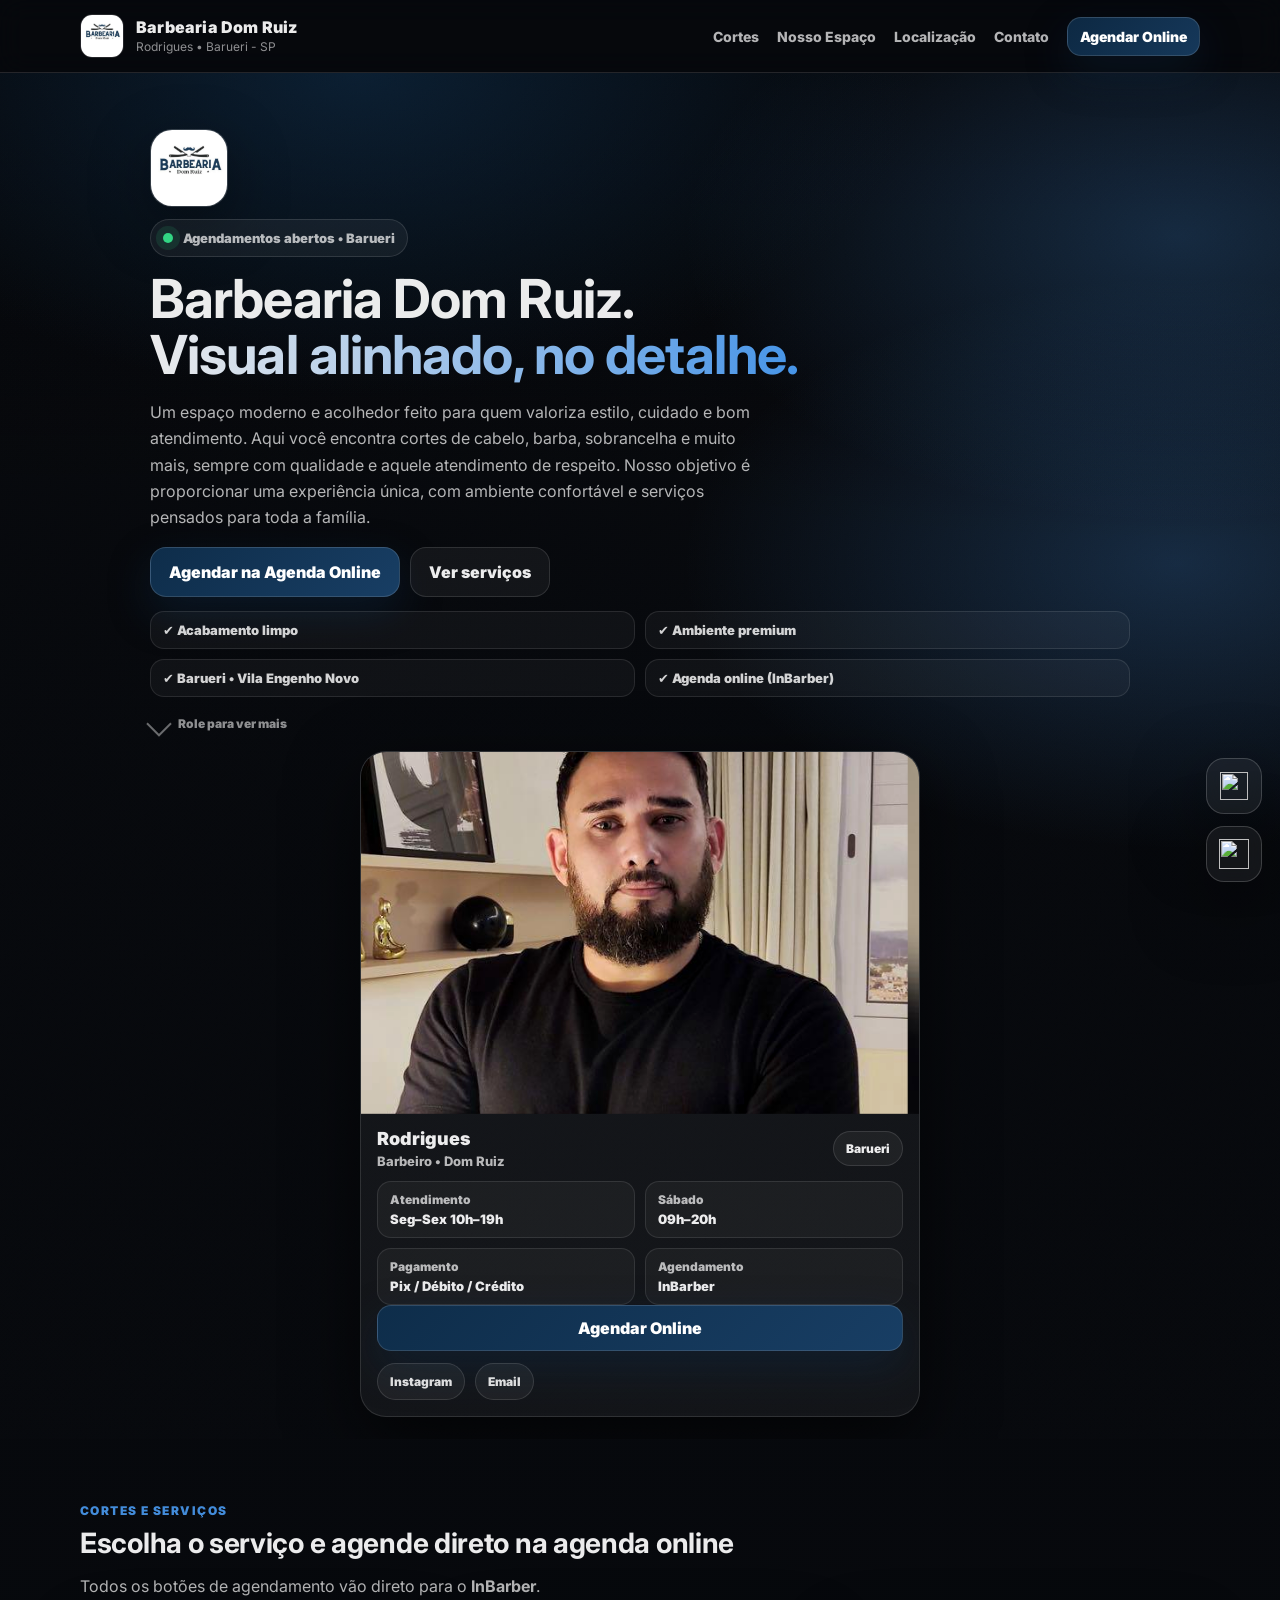
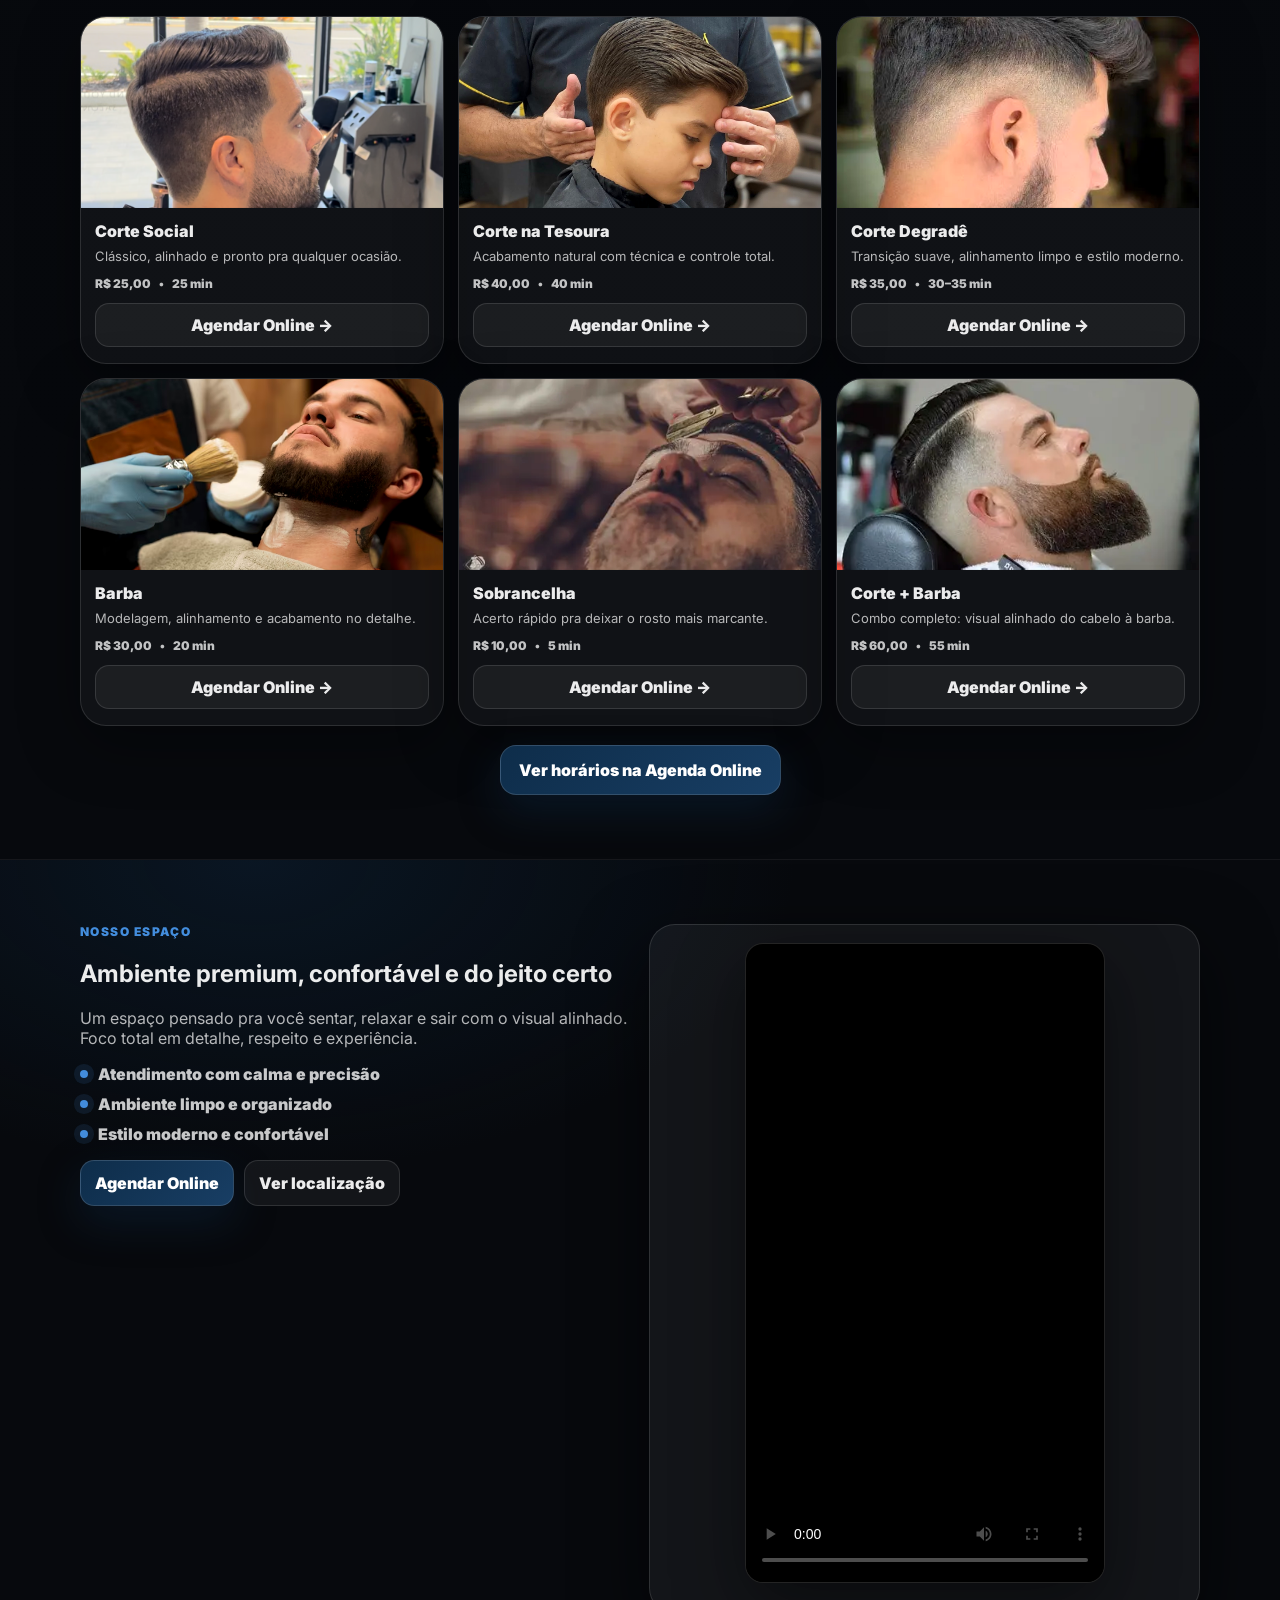
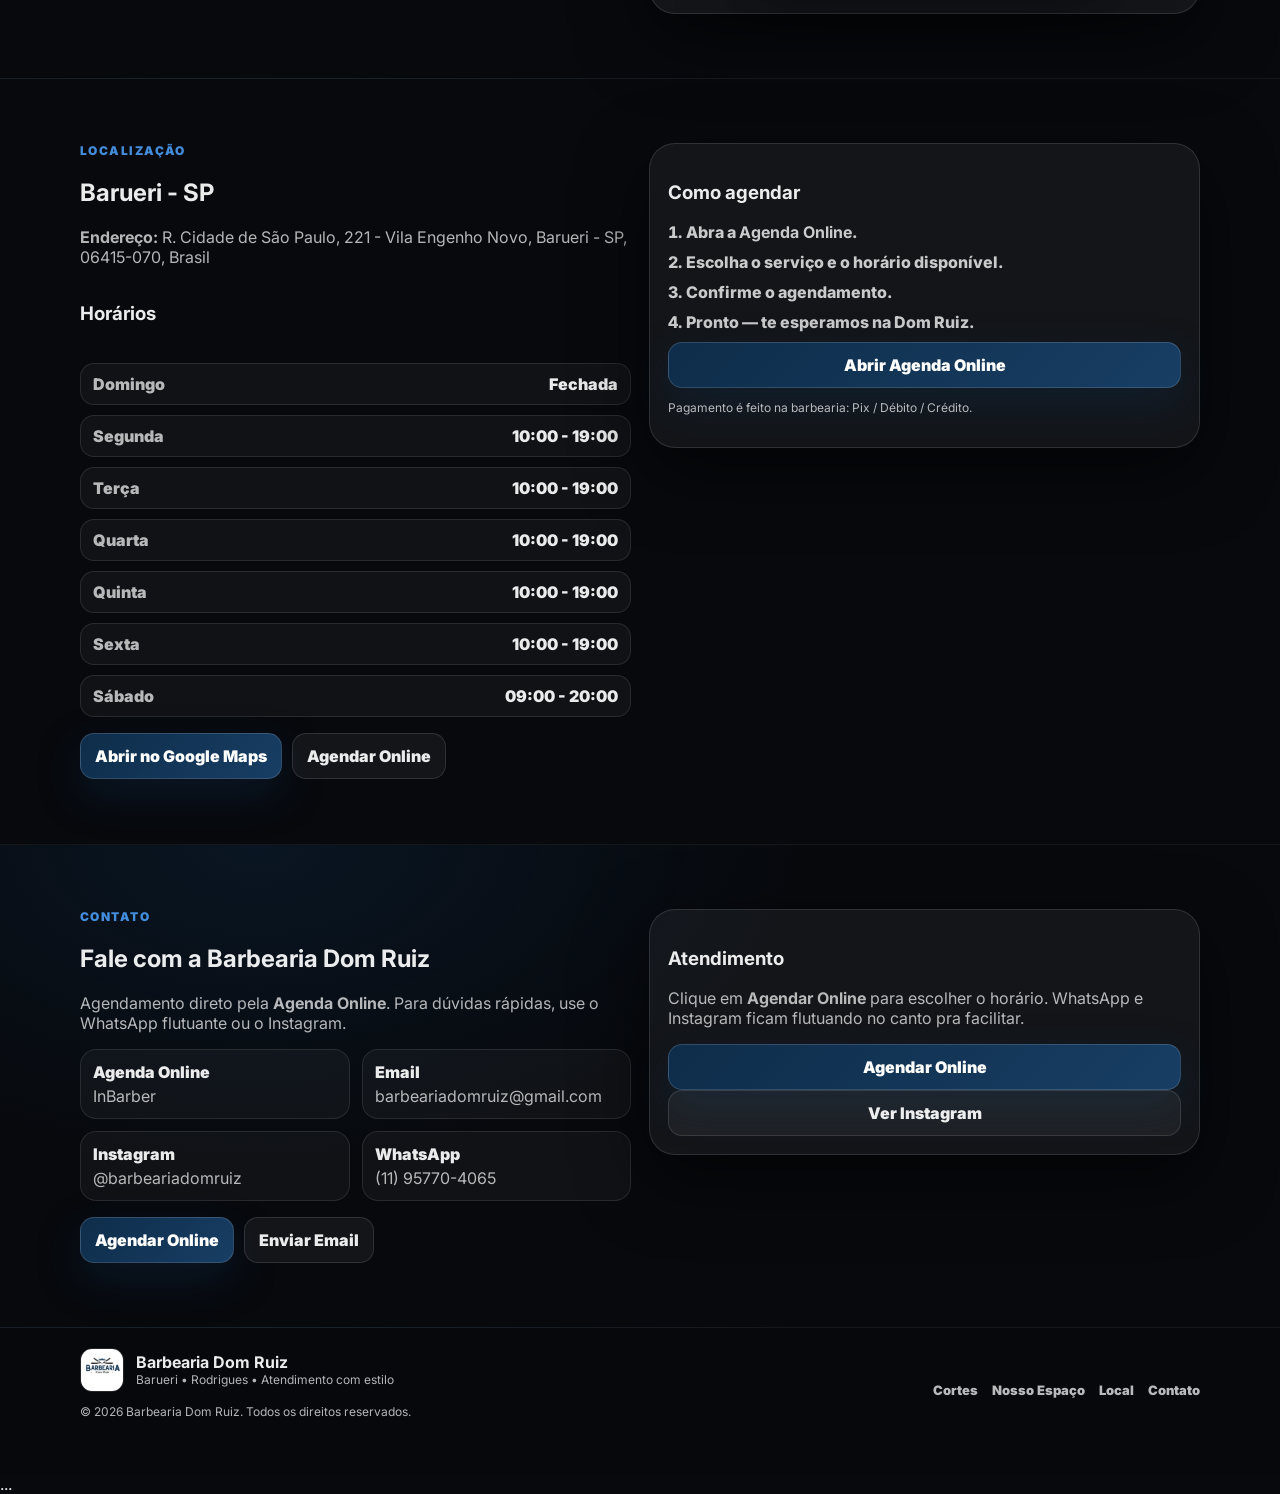
==== commit cb230a05: "Add files via upload" ====
--- a/index.html
+++ b/index.html
@@ -34,7 +34,7 @@
         <a href="#contato">Contato</a>
 
         <a class="nav__cta" target="_blank" rel="noopener"
-          href="https://agendamentos.bestbarbers.app/barbershop/agendadomruiz">
+          href="https://chat.inbarberapp.com/Agendadomruiz">
           Agendar Online
         </a>
       </nav>
@@ -53,7 +53,7 @@
 
         <a class="btn btn--primary full"
           target="_blank" rel="noopener"
-          href="https://agendamentos.bestbarbers.app/barbershop/agendadomruiz">
+          href="https://chat.inbarberapp.com/Agendadomruiz">
           Agendar Online
         </a>
 
@@ -102,7 +102,7 @@
         <div class="hero__actions">
           <a class="btn btn--primary btn--big"
             target="_blank" rel="noopener"
-            href="https://agendamentos.bestbarbers.app/barbershop/agendadomruiz">
+            href="https://chat.inbarberapp.com/Agendadomruiz">
             Agendar na Agenda Online
           </a>
 
@@ -115,7 +115,7 @@
           <div class="bullet">✔️ Acabamento limpo</div>
           <div class="bullet">✔️ Ambiente premium</div>
           <div class="bullet">✔️ Barueri • Vila Engenho Novo</div>
-          <div class="bullet">✔️ Agenda online (bestbarbers)</div>
+          <div class="bullet">✔️ Agenda online (InBarber)</div>
         </div>
 
         <div class="hero__scrollHint">
@@ -142,11 +142,11 @@
           <div class="panel__grid">
             <div class="mini">
               <span>Atendimento</span>
-              <strong>Seg 13h-19h, Ter-Sex 10h–19h</strong>
+              <strong>Seg–Sex 10h–19h</strong>
             </div>
             <div class="mini">
               <span>Sábado</span>
-              <strong>09h–19h</strong>
+              <strong>09h–20h</strong>
             </div>
             <div class="mini">
               <span>Pagamento</span>
@@ -154,13 +154,13 @@
             </div>
             <div class="mini">
               <span>Agendamento</span>
-              <strong>bestbarbers</strong>
+              <strong>InBarber</strong>
             </div>
           </div>
 
           <a class="btn btn--primary full"
             target="_blank" rel="noopener"
-            href="https://agendamentos.bestbarbers.app/barbershop/agendadomruiz">
+            href="https://chat.inbarberapp.com/Agendadomruiz">
             Agendar Online
           </a>
 
@@ -180,7 +180,7 @@
         <p class="kicker">Cortes e Serviços</p>
         <h2>Escolha o serviço e agende direto na agenda online</h2>
         <p class="muted max">
-          Todos os botões de agendamento vão direto para o <strong>bestbarbers</strong>.
+          Todos os botões de agendamento vão direto para o <strong>InBarber</strong>.
         </p>
       </div>
 
@@ -190,8 +190,8 @@
           <div class="card__body">
             <h3>Corte Social</h3>
             <p class="muted">Clássico, alinhado e pronto pra qualquer ocasião.</p>
-            <div class="meta"><span>R$ 30,00</span><span>•</span><span>25 min</span></div>
-            <a class="linkBtn" target="_blank" rel="noopener" href="https://agendamentos.bestbarbers.app/barbershop/agendadomruiz">Agendar Online →</a>
+            <div class="meta"><span>R$ 25,00</span><span>•</span><span>25 min</span></div>
+            <a class="linkBtn" target="_blank" rel="noopener" href="https://chat.inbarberapp.com/Agendadomruiz">Agendar Online →</a>
           </div>
         </article>
 
@@ -201,7 +201,7 @@
             <h3>Corte na Tesoura</h3>
             <p class="muted">Acabamento natural com técnica e controle total.</p>
             <div class="meta"><span>R$ 40,00</span><span>•</span><span>40 min</span></div>
-            <a class="linkBtn" target="_blank" rel="noopener" href="https://agendamentos.bestbarbers.app/barbershop/agendadomruiz">Agendar Online →</a>
+            <a class="linkBtn" target="_blank" rel="noopener" href="https://chat.inbarberapp.com/Agendadomruiz">Agendar Online →</a>
           </div>
         </article>
 
@@ -211,7 +211,7 @@
             <h3>Corte Degradê</h3>
             <p class="muted">Transição suave, alinhamento limpo e estilo moderno.</p>
             <div class="meta"><span>R$ 35,00</span><span>•</span><span>30–35 min</span></div>
-            <a class="linkBtn" target="_blank" rel="noopener" href="https://agendamentos.bestbarbers.app/barbershop/agendadomruiz">Agendar Online →</a>
+            <a class="linkBtn" target="_blank" rel="noopener" href="https://chat.inbarberapp.com/Agendadomruiz">Agendar Online →</a>
           </div>
         </article>
 
@@ -221,7 +221,7 @@
             <h3>Barba</h3>
             <p class="muted">Modelagem, alinhamento e acabamento no detalhe.</p>
             <div class="meta"><span>R$ 30,00</span><span>•</span><span>20 min</span></div>
-            <a class="linkBtn" target="_blank" rel="noopener" href="https://agendamentos.bestbarbers.app/barbershop/agendadomruiz">Agendar Online →</a>
+            <a class="linkBtn" target="_blank" rel="noopener" href="https://chat.inbarberapp.com/Agendadomruiz">Agendar Online →</a>
           </div>
         </article>
 
@@ -231,7 +231,7 @@
             <h3>Sobrancelha</h3>
             <p class="muted">Acerto rápido pra deixar o rosto mais marcante.</p>
             <div class="meta"><span>R$ 10,00</span><span>•</span><span>5 min</span></div>
-            <a class="linkBtn" target="_blank" rel="noopener" href="https://agendamentos.bestbarbers.app/barbershop/agendadomruiz">Agendar Online →</a>
+            <a class="linkBtn" target="_blank" rel="noopener" href="https://chat.inbarberapp.com/Agendadomruiz">Agendar Online →</a>
           </div>
         </article>
 
@@ -241,14 +241,14 @@
             <h3>Corte + Barba</h3>
             <p class="muted">Combo completo: visual alinhado do cabelo à barba.</p>
             <div class="meta"><span>R$ 60,00</span><span>•</span><span>55 min</span></div>
-            <a class="linkBtn" target="_blank" rel="noopener" href="https://agendamentos.bestbarbers.app/barbershop/agendadomruiz">Agendar Online →</a>
+            <a class="linkBtn" target="_blank" rel="noopener" href="https://chat.inbarberapp.com/Agendadomruiz">Agendar Online →</a>
           </div>
         </article>
       </div>
 
       <div class="center reveal">
         <a class="btn btn--primary btn--big" target="_blank" rel="noopener"
-          href="https://agendamentos.bestbarbers.app/barbershop/agendadomruiz">
+          href="https://chat.inbarberapp.com/Agendadomruiz">
           Ver horários na Agenda Online
         </a>
       </div>
@@ -274,7 +274,7 @@
 
         <div class="hero__actions">
           <a class="btn btn--primary" target="_blank" rel="noopener"
-            href="https://agendamentos.bestbarbers.app/barbershop/agendadomruiz">
+            href="https://chat.inbarberapp.com/Agendadomruiz">
             Agendar Online
           </a>
           <a class="btn btn--ghost" href="#local">Ver localização</a>
@@ -316,12 +316,12 @@
           <h3>Horários</h3>
           <ul class="hours__list">
             <li><span>Domingo</span><strong>Fechada</strong></li>
-            <li><span>Segunda</span><strong>13:00 - 19:00</strong></li>
+            <li><span>Segunda</span><strong>10:00 - 19:00</strong></li>
             <li><span>Terça</span><strong>10:00 - 19:00</strong></li>
             <li><span>Quarta</span><strong>10:00 - 19:00</strong></li>
             <li><span>Quinta</span><strong>10:00 - 19:00</strong></li>
             <li><span>Sexta</span><strong>10:00 - 19:00</strong></li>
-            <li><span>Sábado</span><strong>09:00 - 19:00</strong></li>
+            <li><span>Sábado</span><strong>09:00 - 20:00</strong></li>
           </ul>
         </div>
 
@@ -332,7 +332,7 @@
           </a>
 
           <a class="btn btn--ghost" target="_blank" rel="noopener"
-            href="https://agendamentos.bestbarbers.app/barbershop/agendadomruiz">
+            href="https://chat.inbarberapp.com/Agendadomruiz">
             Agendar Online
           </a>
         </div>
@@ -348,7 +348,7 @@
         </ol>
 
         <a class="btn btn--primary full" target="_blank" rel="noopener"
-          href="https://agendamentos.bestbarbers.app/barbershop/agendadomruiz">
+          href="https://chat.inbarberapp.com/Agendadomruiz">
           Abrir Agenda Online
         </a>
 
@@ -371,7 +371,7 @@
         <div class="contactCards">
           <div class="contactCard">
             <strong>Agenda Online</strong>
-            <span class="muted">bestbarbers</span>
+            <span class="muted">InBarber</span>
           </div>
           <div class="contactCard">
             <strong>Email</strong>
@@ -389,7 +389,7 @@
 
         <div class="hero__actions">
           <a class="btn btn--primary" target="_blank" rel="noopener"
-            href="https://agendamentos.bestbarbers.app/barbershop/agendadomruiz">
+            href="https://chat.inbarberapp.com/Agendadomruiz">
             Agendar Online
           </a>
           <a class="btn btn--ghost" target="_blank" rel="noopener"
@@ -407,7 +407,7 @@
         </p>
 
         <a class="btn btn--primary full" target="_blank" rel="noopener"
-          href="https://agendamentos.bestbarbers.app/barbershop/agendadomruiz">
+          href="https://chat.inbarberapp.com/Agendadomruiz">
           Agendar Online
         </a>
 
@@ -418,30 +418,7 @@
       </div>
     </div>
   </section>
-  <!-- Avaliações -->
-  <section id="avaliacoes" class="section">
-    <div class="container">
-      <div class="reviewBox reveal">
-        <div class="reviewBox__content">
-          <p class="kicker">Avaliação</p>
-          <h2>Seu feedback é importante para a Barbearia Dom Ruiz</h2>
-          <p class="muted max">
-            Poste uma avaliação no nosso perfil e ajude mais clientes a conhecerem
-            a experiência da <strong>Barbearia Dom Ruiz</strong>.
-          </p>
-        </div>
-
-        <div class="reviewBox__actions">
-          <a class="btn btn--primary btn--big"
-             href="https://g.page/r/CVLKA1TpNAbTEAE/review"
-             target="_blank"
-             rel="noopener">
-            Deixar minha avaliação
-          </a>
-        </div>
-      </div>
-    </div>
-  </section>
+
   <!-- Footer -->
   <footer class="footer">
     <div class="container footer__inner">
@@ -492,6 +469,7 @@
     />
   </a>
 </div>
+<link rel="stylesheet" href="style.css" />
+...
 <script src="script.js"></script>
 </body>
-</html>
--- a/style.css
+++ b/style.css
@@ -711,43 +711,3 @@
   opacity: 1 !important;
   transform: none !important;
 }
-/* ===== Avaliações ===== */
-.reviewBox{
-  display: grid;
-  grid-template-columns: 1.4fr .8fr;
-  gap: 18px;
-  align-items: center;
-  padding: 24px;
-  border-radius: var(--radius2);
-  border: 1px solid rgba(255,255,255,0.12);
-  background:
-    radial-gradient(700px 260px at 0% 0%, rgba(77,163,255,0.12), transparent 55%),
-    rgba(255,255,255,0.05);
-  box-shadow: var(--shadow);
-}
-
-.reviewBox__content h2{
-  margin: 0 0 10px;
-  font-size: 28px;
-  letter-spacing: -0.3px;
-}
-
-.reviewBox__content p{
-  margin: 0;
-}
-
-.reviewBox__actions{
-  display: flex;
-  justify-content: flex-end;
-  align-items: center;
-}
-
-@media (max-width: 980px){
-  .reviewBox{
-    grid-template-columns: 1fr;
-  }
-
-  .reviewBox__actions{
-    justify-content: flex-start;
-  }
-}
--- a/style.css
+++ b/style.css
@@ -711,43 +711,3 @@
   opacity: 1 !important;
   transform: none !important;
 }
-/* ===== Avaliações ===== */
-.reviewBox{
-  display: grid;
-  grid-template-columns: 1.4fr .8fr;
-  gap: 18px;
-  align-items: center;
-  padding: 24px;
-  border-radius: var(--radius2);
-  border: 1px solid rgba(255,255,255,0.12);
-  background:
-    radial-gradient(700px 260px at 0% 0%, rgba(77,163,255,0.12), transparent 55%),
-    rgba(255,255,255,0.05);
-  box-shadow: var(--shadow);
-}
-
-.reviewBox__content h2{
-  margin: 0 0 10px;
-  font-size: 28px;
-  letter-spacing: -0.3px;
-}
-
-.reviewBox__content p{
-  margin: 0;
-}
-
-.reviewBox__actions{
-  display: flex;
-  justify-content: flex-end;
-  align-items: center;
-}
-
-@media (max-width: 980px){
-  .reviewBox{
-    grid-template-columns: 1fr;
-  }
-
-  .reviewBox__actions{
-    justify-content: flex-start;
-  }
-}
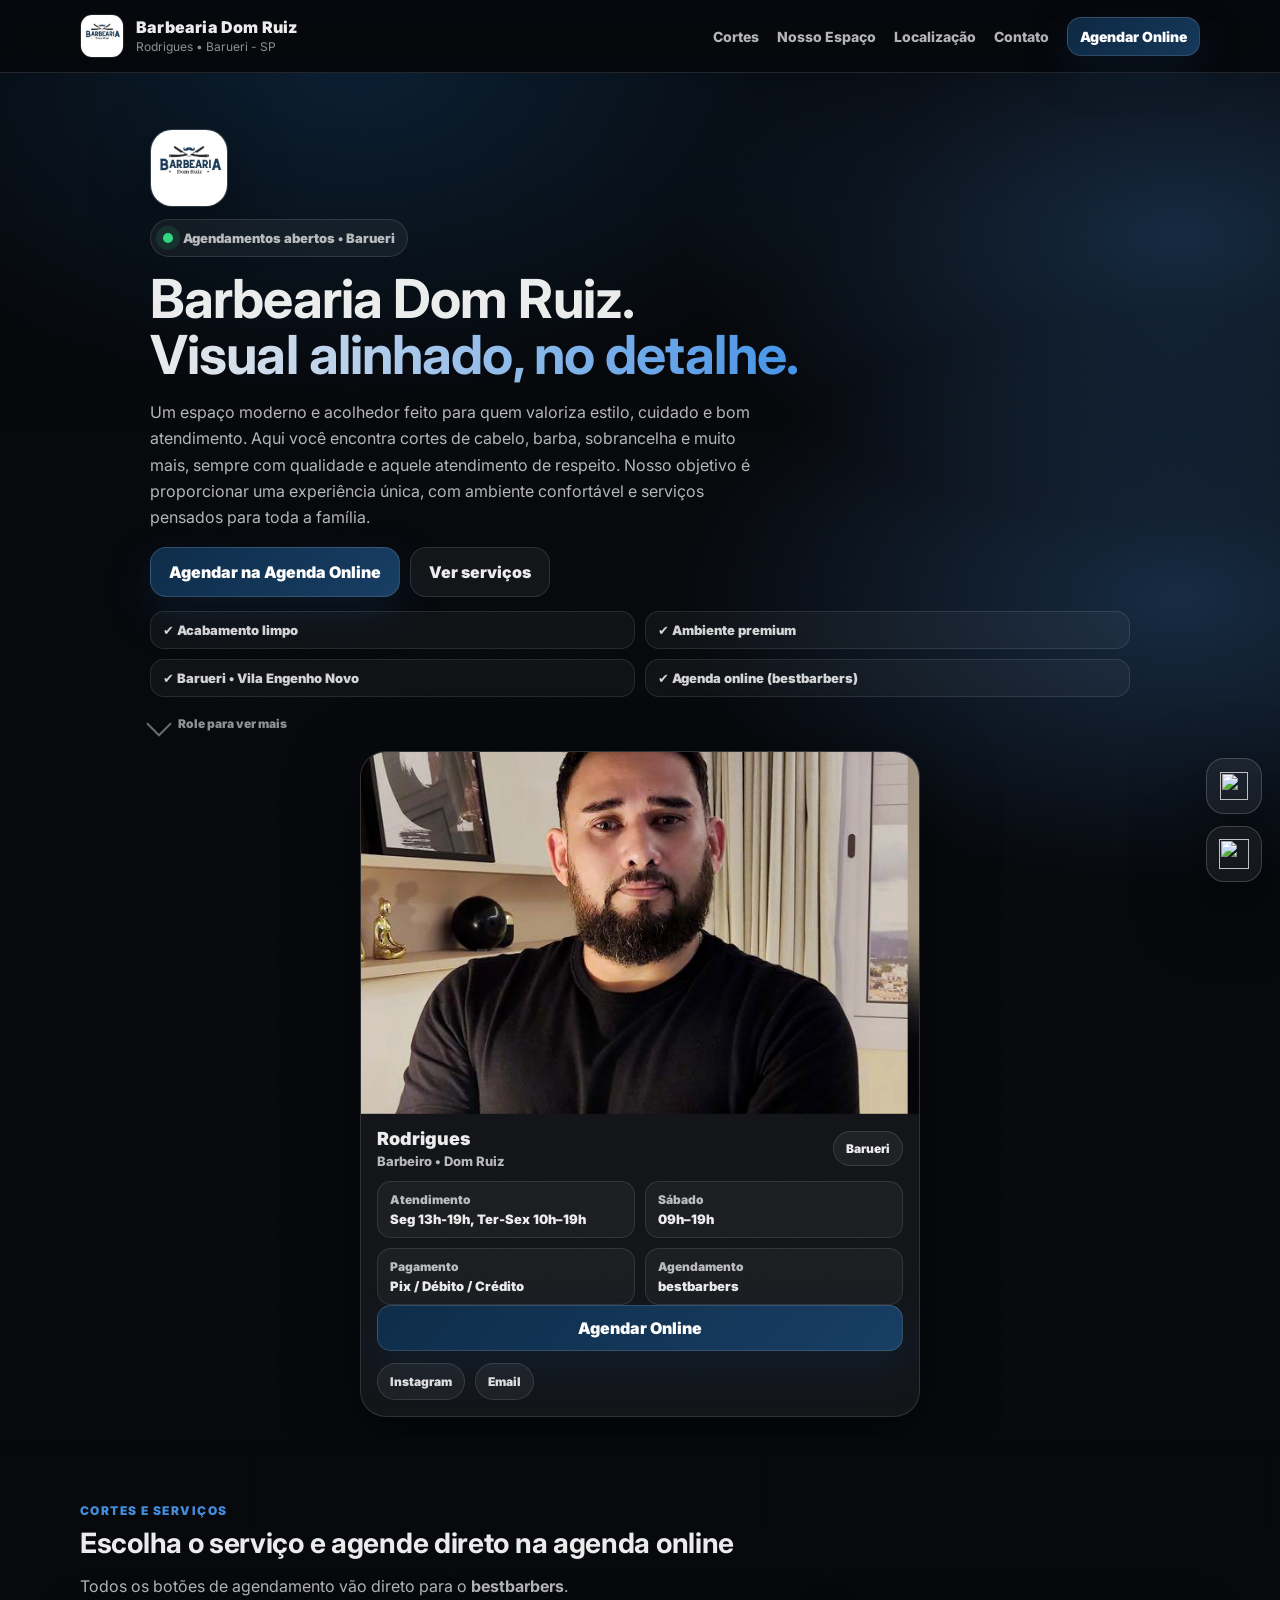
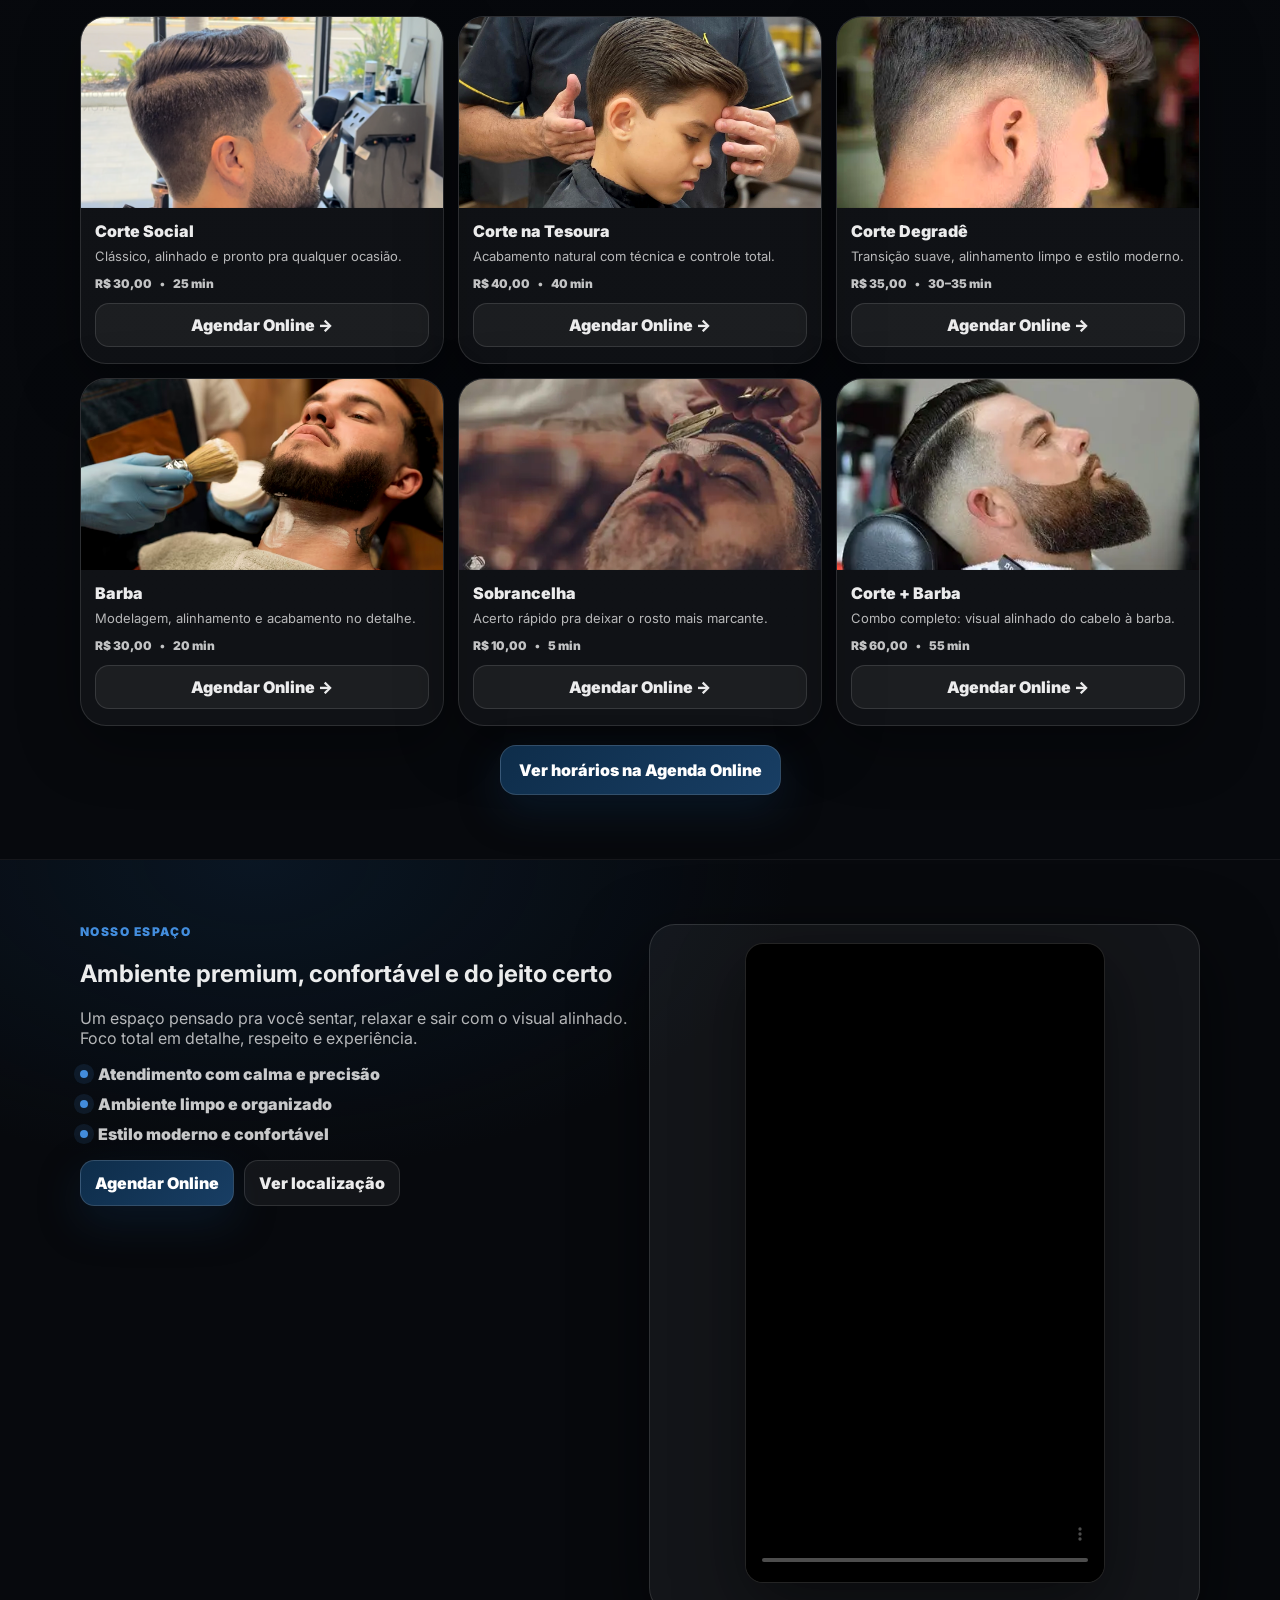
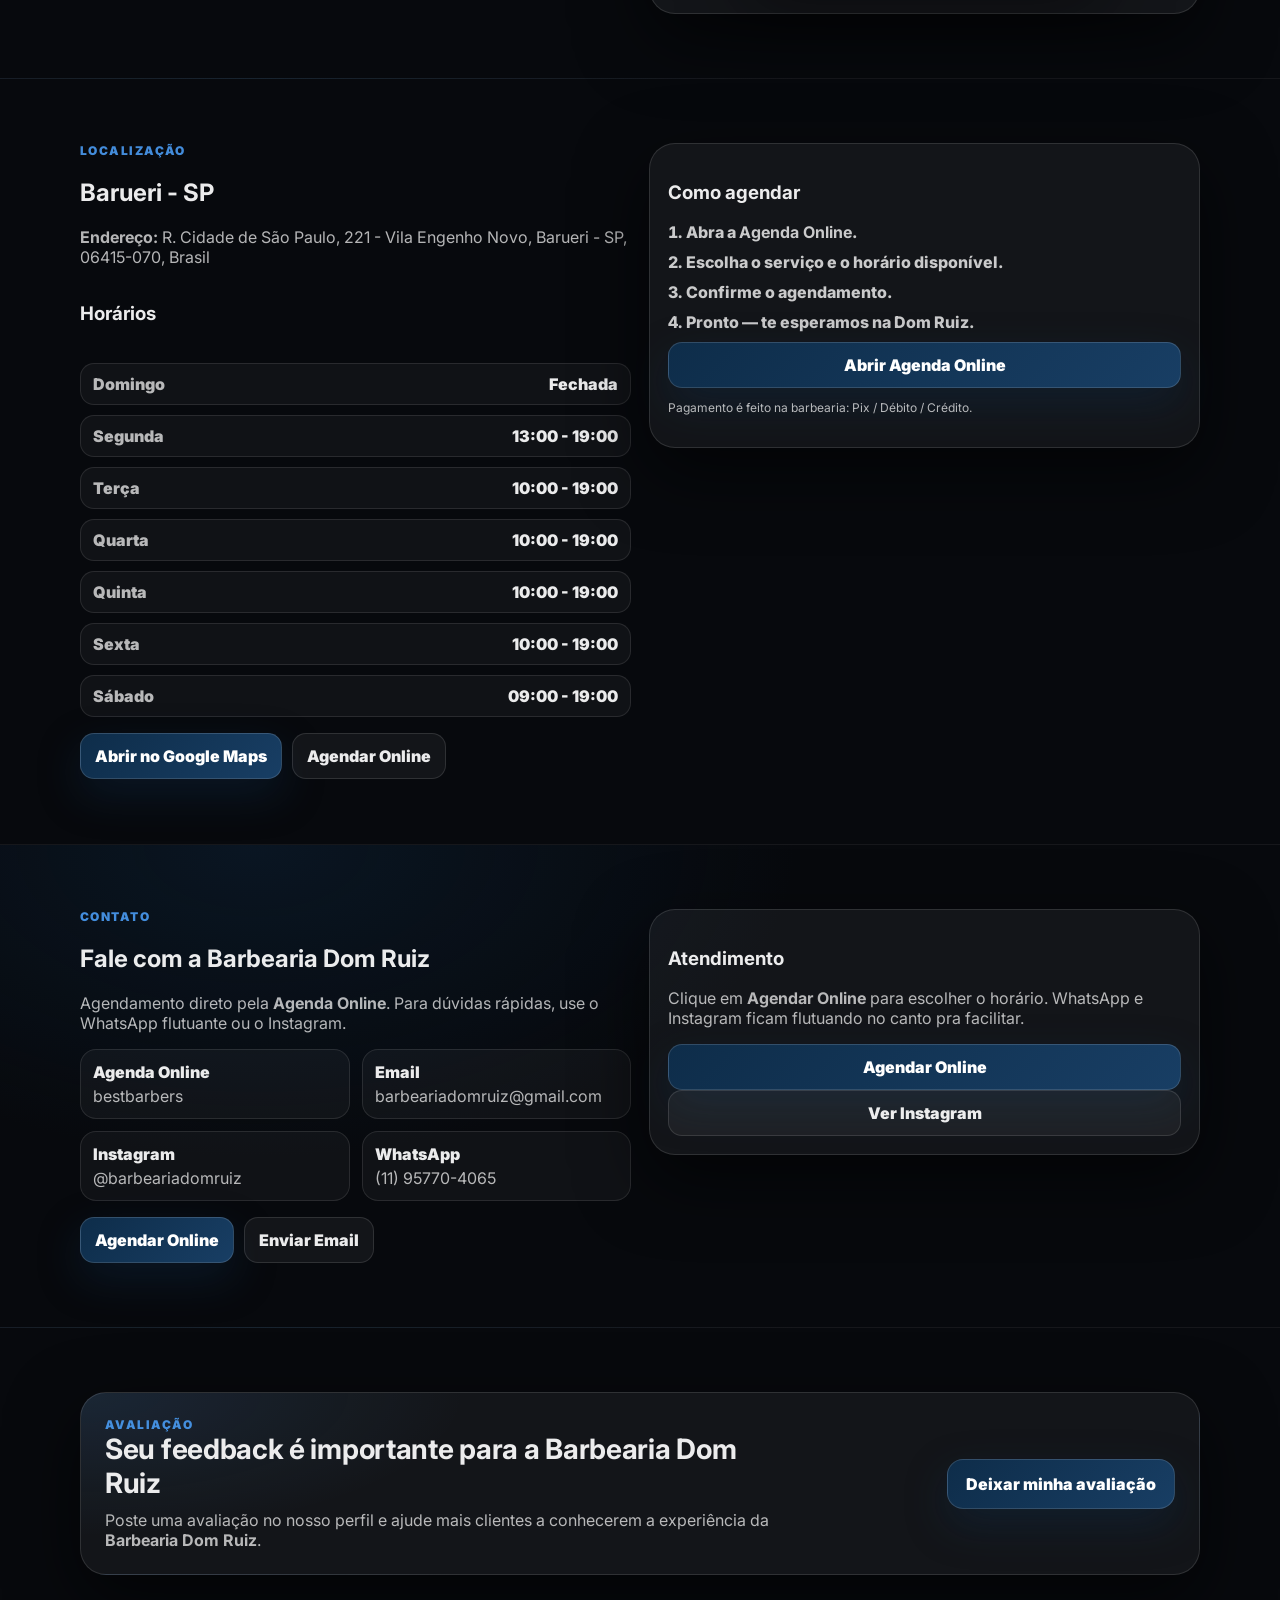
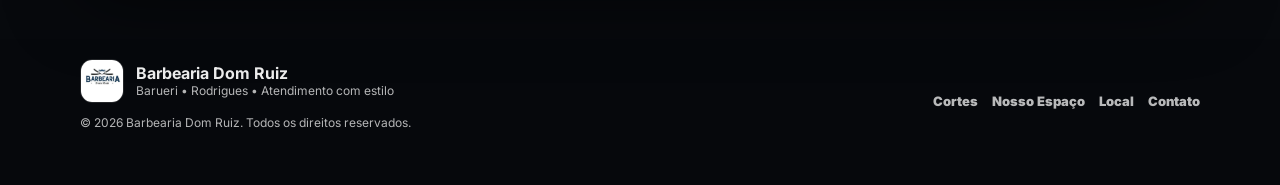
==== commit 9599b3dc: "Add files via upload" ====
--- a/index.html
+++ b/index.html
@@ -34,7 +34,7 @@
         <a href="#contato">Contato</a>
 
         <a class="nav__cta" target="_blank" rel="noopener"
-          href="https://chat.inbarberapp.com/Agendadomruiz">
+          href="https://agendamentos.bestbarbers.app/barbershop/agendadomruiz">
           Agendar Online
         </a>
       </nav>
@@ -53,7 +53,7 @@
 
         <a class="btn btn--primary full"
           target="_blank" rel="noopener"
-          href="https://chat.inbarberapp.com/Agendadomruiz">
+          href="https://agendamentos.bestbarbers.app/barbershop/agendadomruiz">
           Agendar Online
         </a>
 
@@ -102,7 +102,7 @@
         <div class="hero__actions">
           <a class="btn btn--primary btn--big"
             target="_blank" rel="noopener"
-            href="https://chat.inbarberapp.com/Agendadomruiz">
+            href="https://agendamentos.bestbarbers.app/barbershop/agendadomruiz">
             Agendar na Agenda Online
           </a>
 
@@ -115,7 +115,7 @@
           <div class="bullet">✔️ Acabamento limpo</div>
           <div class="bullet">✔️ Ambiente premium</div>
           <div class="bullet">✔️ Barueri • Vila Engenho Novo</div>
-          <div class="bullet">✔️ Agenda online (InBarber)</div>
+          <div class="bullet">✔️ Agenda online (bestbarbers)</div>
         </div>
 
         <div class="hero__scrollHint">
@@ -142,11 +142,11 @@
           <div class="panel__grid">
             <div class="mini">
               <span>Atendimento</span>
-              <strong>Seg–Sex 10h–19h</strong>
+              <strong>Seg 13h-19h, Ter-Sex 10h–19h</strong>
             </div>
             <div class="mini">
               <span>Sábado</span>
-              <strong>09h–20h</strong>
+              <strong>09h–19h</strong>
             </div>
             <div class="mini">
               <span>Pagamento</span>
@@ -154,13 +154,13 @@
             </div>
             <div class="mini">
               <span>Agendamento</span>
-              <strong>InBarber</strong>
+              <strong>bestbarbers</strong>
             </div>
           </div>
 
           <a class="btn btn--primary full"
             target="_blank" rel="noopener"
-            href="https://chat.inbarberapp.com/Agendadomruiz">
+            href="https://agendamentos.bestbarbers.app/barbershop/agendadomruiz">
             Agendar Online
           </a>
 
@@ -180,7 +180,7 @@
         <p class="kicker">Cortes e Serviços</p>
         <h2>Escolha o serviço e agende direto na agenda online</h2>
         <p class="muted max">
-          Todos os botões de agendamento vão direto para o <strong>InBarber</strong>.
+          Todos os botões de agendamento vão direto para o <strong>bestbarbers</strong>.
         </p>
       </div>
 
@@ -190,8 +190,8 @@
           <div class="card__body">
             <h3>Corte Social</h3>
             <p class="muted">Clássico, alinhado e pronto pra qualquer ocasião.</p>
-            <div class="meta"><span>R$ 25,00</span><span>•</span><span>25 min</span></div>
-            <a class="linkBtn" target="_blank" rel="noopener" href="https://chat.inbarberapp.com/Agendadomruiz">Agendar Online →</a>
+            <div class="meta"><span>R$ 30,00</span><span>•</span><span>25 min</span></div>
+            <a class="linkBtn" target="_blank" rel="noopener" href="https://agendamentos.bestbarbers.app/barbershop/agendadomruiz">Agendar Online →</a>
           </div>
         </article>
 
@@ -201,7 +201,7 @@
             <h3>Corte na Tesoura</h3>
             <p class="muted">Acabamento natural com técnica e controle total.</p>
             <div class="meta"><span>R$ 40,00</span><span>•</span><span>40 min</span></div>
-            <a class="linkBtn" target="_blank" rel="noopener" href="https://chat.inbarberapp.com/Agendadomruiz">Agendar Online →</a>
+            <a class="linkBtn" target="_blank" rel="noopener" href="https://agendamentos.bestbarbers.app/barbershop/agendadomruiz">Agendar Online →</a>
           </div>
         </article>
 
@@ -211,7 +211,7 @@
             <h3>Corte Degradê</h3>
             <p class="muted">Transição suave, alinhamento limpo e estilo moderno.</p>
             <div class="meta"><span>R$ 35,00</span><span>•</span><span>30–35 min</span></div>
-            <a class="linkBtn" target="_blank" rel="noopener" href="https://chat.inbarberapp.com/Agendadomruiz">Agendar Online →</a>
+            <a class="linkBtn" target="_blank" rel="noopener" href="https://agendamentos.bestbarbers.app/barbershop/agendadomruiz">Agendar Online →</a>
           </div>
         </article>
 
@@ -221,7 +221,7 @@
             <h3>Barba</h3>
             <p class="muted">Modelagem, alinhamento e acabamento no detalhe.</p>
             <div class="meta"><span>R$ 30,00</span><span>•</span><span>20 min</span></div>
-            <a class="linkBtn" target="_blank" rel="noopener" href="https://chat.inbarberapp.com/Agendadomruiz">Agendar Online →</a>
+            <a class="linkBtn" target="_blank" rel="noopener" href="https://agendamentos.bestbarbers.app/barbershop/agendadomruiz">Agendar Online →</a>
           </div>
         </article>
 
@@ -231,7 +231,7 @@
             <h3>Sobrancelha</h3>
             <p class="muted">Acerto rápido pra deixar o rosto mais marcante.</p>
             <div class="meta"><span>R$ 10,00</span><span>•</span><span>5 min</span></div>
-            <a class="linkBtn" target="_blank" rel="noopener" href="https://chat.inbarberapp.com/Agendadomruiz">Agendar Online →</a>
+            <a class="linkBtn" target="_blank" rel="noopener" href="https://agendamentos.bestbarbers.app/barbershop/agendadomruiz">Agendar Online →</a>
           </div>
         </article>
 
@@ -241,14 +241,14 @@
             <h3>Corte + Barba</h3>
             <p class="muted">Combo completo: visual alinhado do cabelo à barba.</p>
             <div class="meta"><span>R$ 60,00</span><span>•</span><span>55 min</span></div>
-            <a class="linkBtn" target="_blank" rel="noopener" href="https://chat.inbarberapp.com/Agendadomruiz">Agendar Online →</a>
+            <a class="linkBtn" target="_blank" rel="noopener" href="https://agendamentos.bestbarbers.app/barbershop/agendadomruiz">Agendar Online →</a>
           </div>
         </article>
       </div>
 
       <div class="center reveal">
         <a class="btn btn--primary btn--big" target="_blank" rel="noopener"
-          href="https://chat.inbarberapp.com/Agendadomruiz">
+          href="https://agendamentos.bestbarbers.app/barbershop/agendadomruiz">
           Ver horários na Agenda Online
         </a>
       </div>
@@ -274,7 +274,7 @@
 
         <div class="hero__actions">
           <a class="btn btn--primary" target="_blank" rel="noopener"
-            href="https://chat.inbarberapp.com/Agendadomruiz">
+            href="https://agendamentos.bestbarbers.app/barbershop/agendadomruiz">
             Agendar Online
           </a>
           <a class="btn btn--ghost" href="#local">Ver localização</a>
@@ -316,12 +316,12 @@
           <h3>Horários</h3>
           <ul class="hours__list">
             <li><span>Domingo</span><strong>Fechada</strong></li>
-            <li><span>Segunda</span><strong>10:00 - 19:00</strong></li>
+            <li><span>Segunda</span><strong>13:00 - 19:00</strong></li>
             <li><span>Terça</span><strong>10:00 - 19:00</strong></li>
             <li><span>Quarta</span><strong>10:00 - 19:00</strong></li>
             <li><span>Quinta</span><strong>10:00 - 19:00</strong></li>
             <li><span>Sexta</span><strong>10:00 - 19:00</strong></li>
-            <li><span>Sábado</span><strong>09:00 - 20:00</strong></li>
+            <li><span>Sábado</span><strong>09:00 - 19:00</strong></li>
           </ul>
         </div>
 
@@ -332,7 +332,7 @@
           </a>
 
           <a class="btn btn--ghost" target="_blank" rel="noopener"
-            href="https://chat.inbarberapp.com/Agendadomruiz">
+            href="https://agendamentos.bestbarbers.app/barbershop/agendadomruiz">
             Agendar Online
           </a>
         </div>
@@ -348,7 +348,7 @@
         </ol>
 
         <a class="btn btn--primary full" target="_blank" rel="noopener"
-          href="https://chat.inbarberapp.com/Agendadomruiz">
+          href="https://agendamentos.bestbarbers.app/barbershop/agendadomruiz">
           Abrir Agenda Online
         </a>
 
@@ -371,7 +371,7 @@
         <div class="contactCards">
           <div class="contactCard">
             <strong>Agenda Online</strong>
-            <span class="muted">InBarber</span>
+            <span class="muted">bestbarbers</span>
           </div>
           <div class="contactCard">
             <strong>Email</strong>
@@ -389,7 +389,7 @@
 
         <div class="hero__actions">
           <a class="btn btn--primary" target="_blank" rel="noopener"
-            href="https://chat.inbarberapp.com/Agendadomruiz">
+            href="https://agendamentos.bestbarbers.app/barbershop/agendadomruiz">
             Agendar Online
           </a>
           <a class="btn btn--ghost" target="_blank" rel="noopener"
@@ -407,7 +407,7 @@
         </p>
 
         <a class="btn btn--primary full" target="_blank" rel="noopener"
-          href="https://chat.inbarberapp.com/Agendadomruiz">
+          href="https://agendamentos.bestbarbers.app/barbershop/agendadomruiz">
           Agendar Online
         </a>
 
@@ -418,7 +418,30 @@
       </div>
     </div>
   </section>
-
+  <!-- Avaliações -->
+  <section id="avaliacoes" class="section">
+    <div class="container">
+      <div class="reviewBox reveal">
+        <div class="reviewBox__content">
+          <p class="kicker">Avaliação</p>
+          <h2>Seu feedback é importante para a Barbearia Dom Ruiz</h2>
+          <p class="muted max">
+            Poste uma avaliação no nosso perfil e ajude mais clientes a conhecerem
+            a experiência da <strong>Barbearia Dom Ruiz</strong>.
+          </p>
+        </div>
+
+        <div class="reviewBox__actions">
+          <a class="btn btn--primary btn--big"
+             href="https://g.page/r/CVLKA1TpNAbTEAE/review"
+             target="_blank"
+             rel="noopener">
+            Deixar minha avaliação
+          </a>
+        </div>
+      </div>
+    </div>
+  </section>
   <!-- Footer -->
   <footer class="footer">
     <div class="container footer__inner">
@@ -469,7 +492,6 @@
     />
   </a>
 </div>
-<link rel="stylesheet" href="style.css" />
-...
 <script src="script.js"></script>
 </body>
+</html>
--- a/style.css
+++ b/style.css
@@ -711,3 +711,43 @@
   opacity: 1 !important;
   transform: none !important;
 }
+/* ===== Avaliações ===== */
+.reviewBox{
+  display: grid;
+  grid-template-columns: 1.4fr .8fr;
+  gap: 18px;
+  align-items: center;
+  padding: 24px;
+  border-radius: var(--radius2);
+  border: 1px solid rgba(255,255,255,0.12);
+  background:
+    radial-gradient(700px 260px at 0% 0%, rgba(77,163,255,0.12), transparent 55%),
+    rgba(255,255,255,0.05);
+  box-shadow: var(--shadow);
+}
+
+.reviewBox__content h2{
+  margin: 0 0 10px;
+  font-size: 28px;
+  letter-spacing: -0.3px;
+}
+
+.reviewBox__content p{
+  margin: 0;
+}
+
+.reviewBox__actions{
+  display: flex;
+  justify-content: flex-end;
+  align-items: center;
+}
+
+@media (max-width: 980px){
+  .reviewBox{
+    grid-template-columns: 1fr;
+  }
+
+  .reviewBox__actions{
+    justify-content: flex-start;
+  }
+}
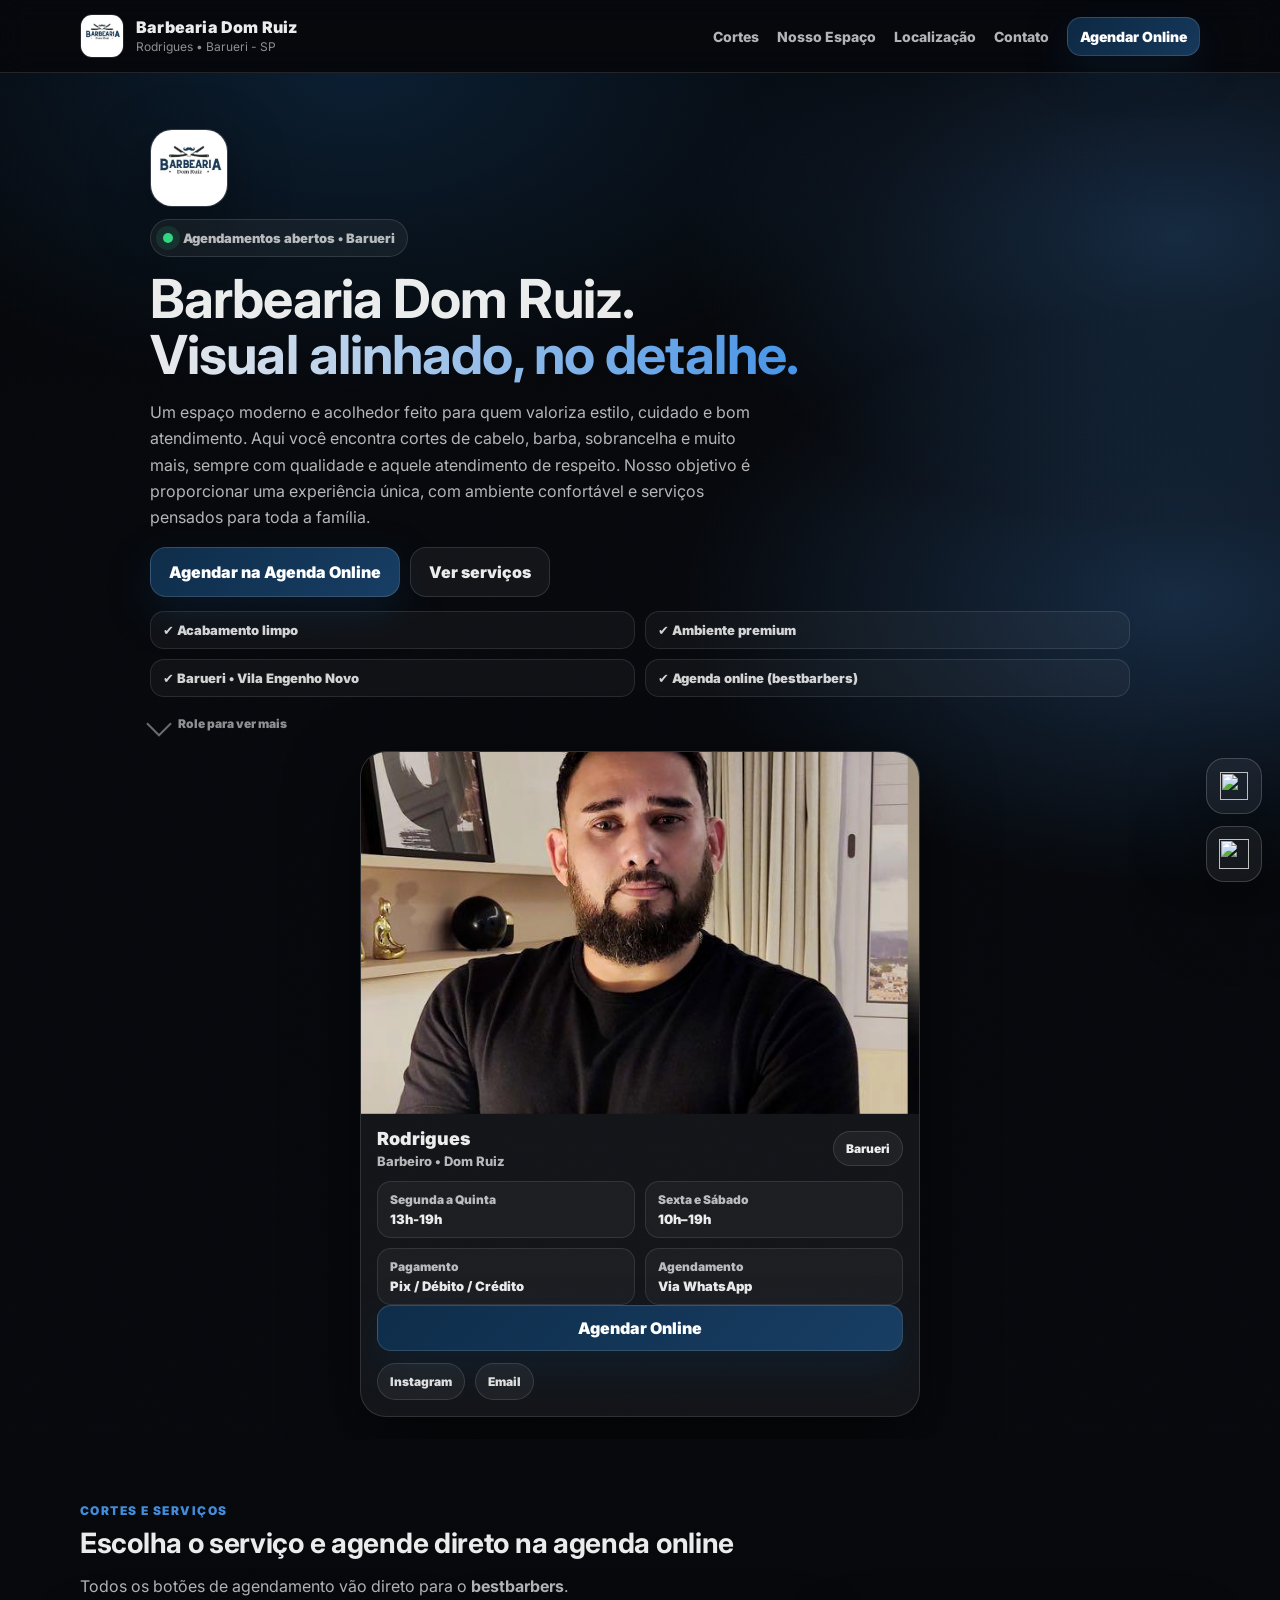
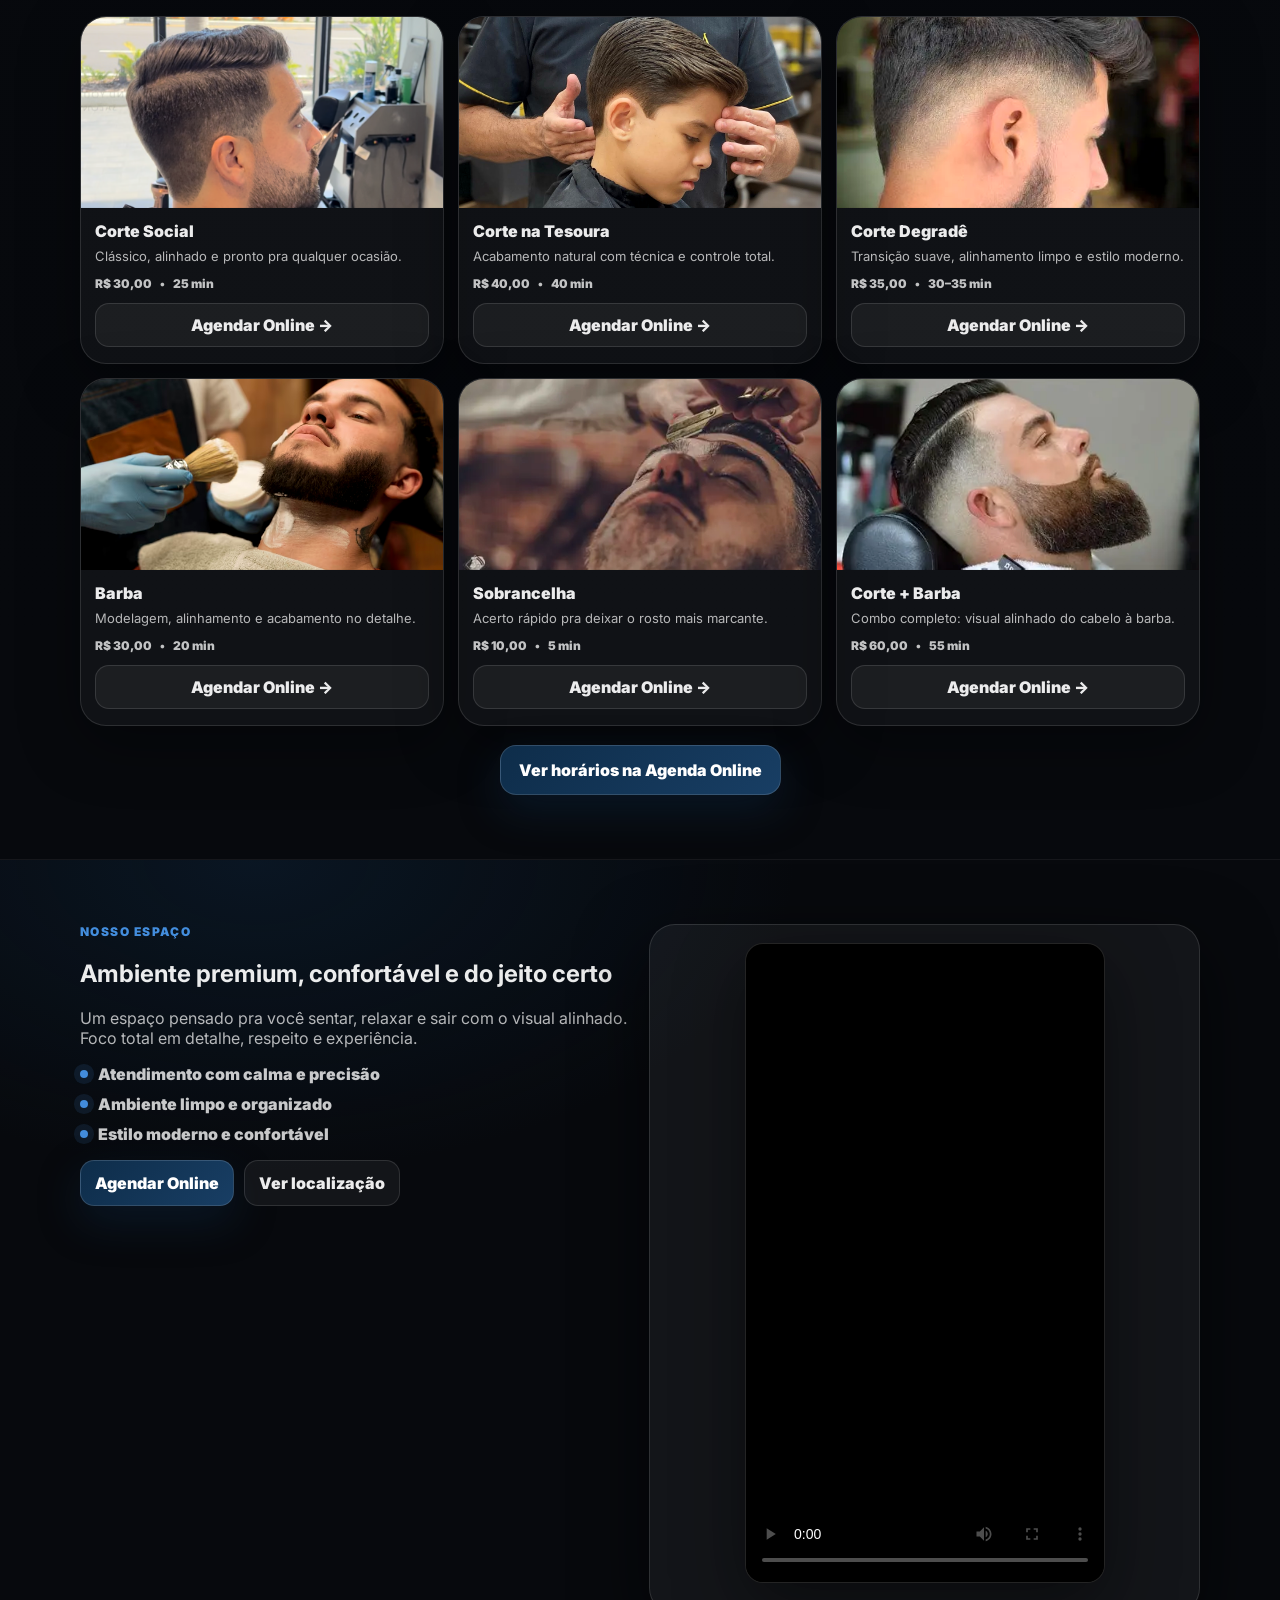
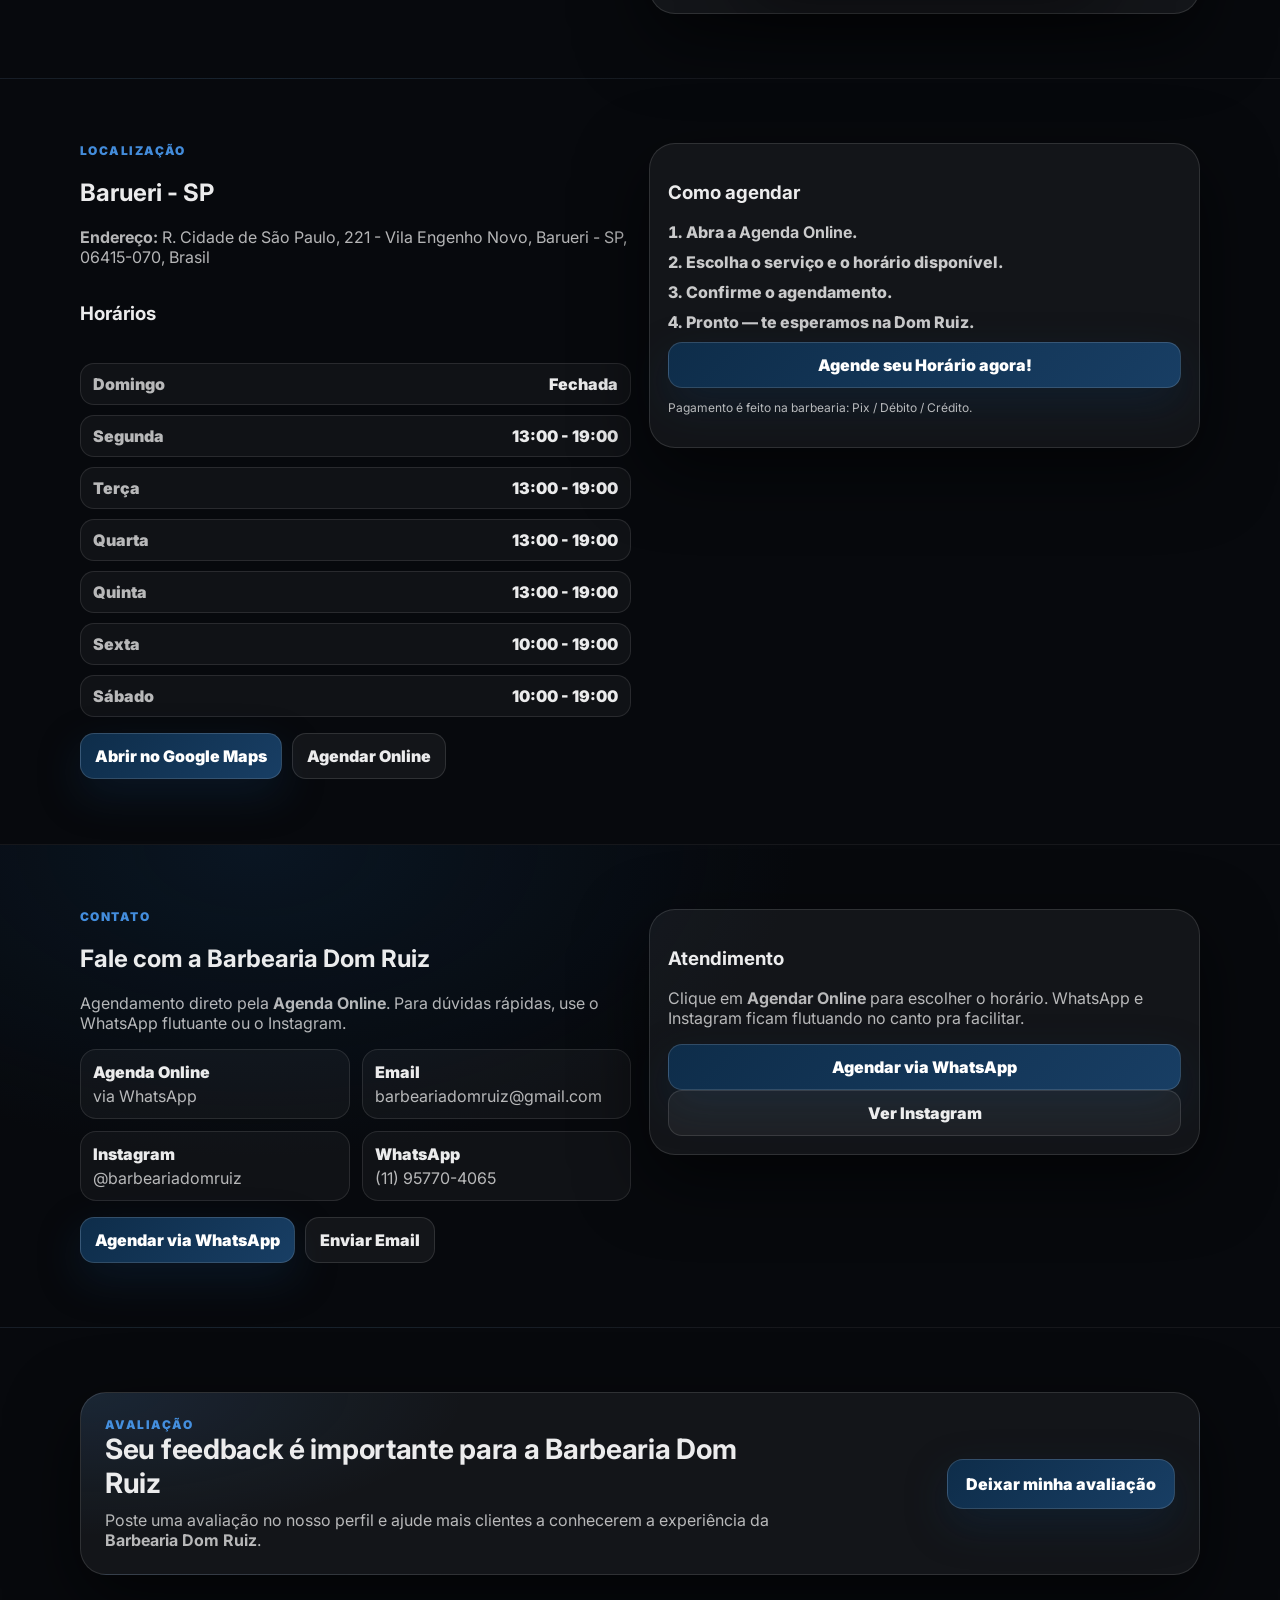
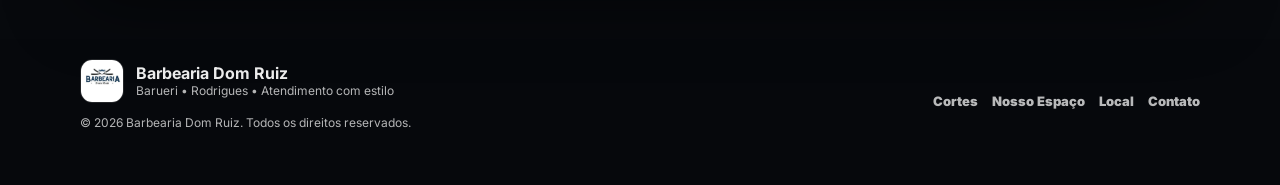
==== commit dbf61fc8: "Add files via upload" ====
--- a/index.html
+++ b/index.html
@@ -34,7 +34,7 @@
         <a href="#contato">Contato</a>
 
         <a class="nav__cta" target="_blank" rel="noopener"
-          href="https://agendamentos.bestbarbers.app/barbershop/agendadomruiz">
+          href="https://wa.me/5511957704065?text=Ol%C3%A1%21%20Gostaria%20de%20agendar%20meu%20hor%C3%A1rio%20na%20Barbearia%20Dom%20Ruiz.">
           Agendar Online
         </a>
       </nav>
@@ -53,7 +53,7 @@
 
         <a class="btn btn--primary full"
           target="_blank" rel="noopener"
-          href="https://agendamentos.bestbarbers.app/barbershop/agendadomruiz">
+          href="https://wa.me/5511957704065?text=Ol%C3%A1%21%20Gostaria%20de%20agendar%20meu%20hor%C3%A1rio%20na%20Barbearia%20Dom%20Ruiz.">
           Agendar Online
         </a>
 
@@ -102,7 +102,7 @@
         <div class="hero__actions">
           <a class="btn btn--primary btn--big"
             target="_blank" rel="noopener"
-            href="https://agendamentos.bestbarbers.app/barbershop/agendadomruiz">
+            href="https://wa.me/5511957704065?text=Ol%C3%A1%21%20Gostaria%20de%20agendar%20meu%20hor%C3%A1rio%20na%20Barbearia%20Dom%20Ruiz.">
             Agendar na Agenda Online
           </a>
 
@@ -141,12 +141,12 @@
 
           <div class="panel__grid">
             <div class="mini">
-              <span>Atendimento</span>
-              <strong>Seg 13h-19h, Ter-Sex 10h–19h</strong>
+              <span>Segunda a Quinta <a href=""></a></span>
+              <strong>13h-19h</strong>
             </div>
             <div class="mini">
-              <span>Sábado</span>
-              <strong>09h–19h</strong>
+              <span>Sexta e Sábado</span>
+              <strong>10h–19h</strong>
             </div>
             <div class="mini">
               <span>Pagamento</span>
@@ -154,13 +154,13 @@
             </div>
             <div class="mini">
               <span>Agendamento</span>
-              <strong>bestbarbers</strong>
+              <strong>Via WhatsApp</strong>
             </div>
           </div>
 
           <a class="btn btn--primary full"
             target="_blank" rel="noopener"
-            href="https://agendamentos.bestbarbers.app/barbershop/agendadomruiz">
+            href="https://wa.me/5511957704065?text=Ol%C3%A1%21%20Gostaria%20de%20agendar%20meu%20hor%C3%A1rio%20na%20Barbearia%20Dom%20Ruiz.">
             Agendar Online
           </a>
 
@@ -191,7 +191,7 @@
             <h3>Corte Social</h3>
             <p class="muted">Clássico, alinhado e pronto pra qualquer ocasião.</p>
             <div class="meta"><span>R$ 30,00</span><span>•</span><span>25 min</span></div>
-            <a class="linkBtn" target="_blank" rel="noopener" href="https://agendamentos.bestbarbers.app/barbershop/agendadomruiz">Agendar Online →</a>
+            <a class="linkBtn" target="_blank" rel="noopener" href="https://wa.me/5511957704065?text=Ol%C3%A1%21%20Gostaria%20de%20agendar%20meu%20hor%C3%A1rio%20na%20Barbearia%20Dom%20Ruiz.">Agendar Online →</a>
           </div>
         </article>
 
@@ -201,7 +201,7 @@
             <h3>Corte na Tesoura</h3>
             <p class="muted">Acabamento natural com técnica e controle total.</p>
             <div class="meta"><span>R$ 40,00</span><span>•</span><span>40 min</span></div>
-            <a class="linkBtn" target="_blank" rel="noopener" href="https://agendamentos.bestbarbers.app/barbershop/agendadomruiz">Agendar Online →</a>
+            <a class="linkBtn" target="_blank" rel="noopener" href="https://wa.me/5511957704065?text=Ol%C3%A1%21%20Gostaria%20de%20agendar%20meu%20hor%C3%A1rio%20na%20Barbearia%20Dom%20Ruiz.">Agendar Online →</a>
           </div>
         </article>
 
@@ -211,7 +211,7 @@
             <h3>Corte Degradê</h3>
             <p class="muted">Transição suave, alinhamento limpo e estilo moderno.</p>
             <div class="meta"><span>R$ 35,00</span><span>•</span><span>30–35 min</span></div>
-            <a class="linkBtn" target="_blank" rel="noopener" href="https://agendamentos.bestbarbers.app/barbershop/agendadomruiz">Agendar Online →</a>
+            <a class="linkBtn" target="_blank" rel="noopener" href="https://wa.me/5511957704065?text=Ol%C3%A1%21%20Gostaria%20de%20agendar%20meu%20hor%C3%A1rio%20na%20Barbearia%20Dom%20Ruiz..">Agendar Online →</a>
           </div>
         </article>
 
@@ -221,7 +221,7 @@
             <h3>Barba</h3>
             <p class="muted">Modelagem, alinhamento e acabamento no detalhe.</p>
             <div class="meta"><span>R$ 30,00</span><span>•</span><span>20 min</span></div>
-            <a class="linkBtn" target="_blank" rel="noopener" href="https://agendamentos.bestbarbers.app/barbershop/agendadomruiz">Agendar Online →</a>
+            <a class="linkBtn" target="_blank" rel="noopener" href="https://wa.me/5511957704065?text=Ol%C3%A1%21%20Gostaria%20de%20agendar%20meu%20hor%C3%A1rio%20na%20Barbearia%20Dom%20Ruiz.">Agendar Online →</a>
           </div>
         </article>
 
@@ -231,7 +231,7 @@
             <h3>Sobrancelha</h3>
             <p class="muted">Acerto rápido pra deixar o rosto mais marcante.</p>
             <div class="meta"><span>R$ 10,00</span><span>•</span><span>5 min</span></div>
-            <a class="linkBtn" target="_blank" rel="noopener" href="https://agendamentos.bestbarbers.app/barbershop/agendadomruiz">Agendar Online →</a>
+            <a class="linkBtn" target="_blank" rel="noopener" href="https://wa.me/5511957704065?text=Ol%C3%A1%21%20Gostaria%20de%20agendar%20meu%20hor%C3%A1rio%20na%20Barbearia%20Dom%20Ruiz.">Agendar Online →</a>
           </div>
         </article>
 
@@ -241,14 +241,14 @@
             <h3>Corte + Barba</h3>
             <p class="muted">Combo completo: visual alinhado do cabelo à barba.</p>
             <div class="meta"><span>R$ 60,00</span><span>•</span><span>55 min</span></div>
-            <a class="linkBtn" target="_blank" rel="noopener" href="https://agendamentos.bestbarbers.app/barbershop/agendadomruiz">Agendar Online →</a>
+            <a class="linkBtn" target="_blank" rel="noopener" href="https://wa.me/5511957704065?text=Ol%C3%A1%21%20Gostaria%20de%20agendar%20meu%20hor%C3%A1rio%20na%20Barbearia%20Dom%20Ruiz.">Agendar Online →</a>
           </div>
         </article>
       </div>
 
       <div class="center reveal">
         <a class="btn btn--primary btn--big" target="_blank" rel="noopener"
-          href="https://agendamentos.bestbarbers.app/barbershop/agendadomruiz">
+          href="https://wa.me/5511957704065?text=Ol%C3%A1%21%20Gostaria%20de%20agendar%20meu%20hor%C3%A1rio%20na%20Barbearia%20Dom%20Ruiz..">
           Ver horários na Agenda Online
         </a>
       </div>
@@ -274,7 +274,7 @@
 
         <div class="hero__actions">
           <a class="btn btn--primary" target="_blank" rel="noopener"
-            href="https://agendamentos.bestbarbers.app/barbershop/agendadomruiz">
+            href="https://wa.me/5511957704065?text=Ol%C3%A1%21%20Gostaria%20de%20agendar%20meu%20hor%C3%A1rio%20na%20Barbearia%20Dom%20Ruiz.">
             Agendar Online
           </a>
           <a class="btn btn--ghost" href="#local">Ver localização</a>
@@ -317,11 +317,11 @@
           <ul class="hours__list">
             <li><span>Domingo</span><strong>Fechada</strong></li>
             <li><span>Segunda</span><strong>13:00 - 19:00</strong></li>
-            <li><span>Terça</span><strong>10:00 - 19:00</strong></li>
-            <li><span>Quarta</span><strong>10:00 - 19:00</strong></li>
-            <li><span>Quinta</span><strong>10:00 - 19:00</strong></li>
+            <li><span>Terça</span><strong>13:00 - 19:00</strong></li>
+            <li><span>Quarta</span><strong>13:00 - 19:00</strong></li>
+            <li><span>Quinta</span><strong>13:00 - 19:00</strong></li>
             <li><span>Sexta</span><strong>10:00 - 19:00</strong></li>
-            <li><span>Sábado</span><strong>09:00 - 19:00</strong></li>
+            <li><span>Sábado</span><strong>10:00 - 19:00</strong></li>
           </ul>
         </div>
 
@@ -332,7 +332,7 @@
           </a>
 
           <a class="btn btn--ghost" target="_blank" rel="noopener"
-            href="https://agendamentos.bestbarbers.app/barbershop/agendadomruiz">
+            href="https://wa.me/5511957704065?text=Ol%C3%A1%21%20Gostaria%20de%20agendar%20meu%20hor%C3%A1rio%20na%20Barbearia%20Dom%20Ruiz.">
             Agendar Online
           </a>
         </div>
@@ -348,8 +348,8 @@
         </ol>
 
         <a class="btn btn--primary full" target="_blank" rel="noopener"
-          href="https://agendamentos.bestbarbers.app/barbershop/agendadomruiz">
-          Abrir Agenda Online
+          href="https://wa.me/5511957704065?text=Ol%C3%A1%21%20Gostaria%20de%20agendar%20meu%20hor%C3%A1rio%20na%20Barbearia%20Dom%20Ruiz.">
+          Agende seu Horário agora!
         </a>
 
         <p class="tiny muted">Pagamento é feito na barbearia: Pix / Débito / Crédito.</p>
@@ -371,7 +371,7 @@
         <div class="contactCards">
           <div class="contactCard">
             <strong>Agenda Online</strong>
-            <span class="muted">bestbarbers</span>
+            <span class="muted">via WhatsApp</span>
           </div>
           <div class="contactCard">
             <strong>Email</strong>
@@ -389,8 +389,8 @@
 
         <div class="hero__actions">
           <a class="btn btn--primary" target="_blank" rel="noopener"
-            href="https://agendamentos.bestbarbers.app/barbershop/agendadomruiz">
-            Agendar Online
+           href="https://wa.me/5511957704065?text=Ol%C3%A1%21%20Gostaria%20de%20agendar%20meu%20hor%C3%A1rio%20na%20Barbearia%20Dom%20Ruiz." target="_blank">
+            Agendar via WhatsApp
           </a>
           <a class="btn btn--ghost" target="_blank" rel="noopener"
             href="mailto:barbeariadomruiz@gmail.com">
@@ -407,8 +407,8 @@
         </p>
 
         <a class="btn btn--primary full" target="_blank" rel="noopener"
-          href="https://agendamentos.bestbarbers.app/barbershop/agendadomruiz">
-          Agendar Online
+          href="https://wa.me/5511957704065?text=Ol%C3%A1%21%20Gostaria%20de%20agendar%20meu%20hor%C3%A1rio%20na%20Barbearia%20Dom%20Ruiz.">
+          Agendar via WhatsApp
         </a>
 
         <a class="btn btn--ghost full" target="_blank" rel="noopener"
@@ -480,7 +480,7 @@
   </a>
 
   <a class="socialFloat__btn socialFloat__btn--wa"
-     href="https://wa.me/5511957704065?text=Ol%C3%A1%21%20Tenho%20uma%20d%C3%BAvida%20sobre%20a%20Barbearia%20Dom%20Ruiz."
+     href="https://wa.me/5511957704065?text=Ol%C3%A1%21%20Gostaria%20de%20agendar%20meu%20hor%C3%A1rio%20na%20Barbearia%20Dom%20Ruiz."
      target="_blank" rel="noopener"
      aria-label="Chamar no WhatsApp">
     <img
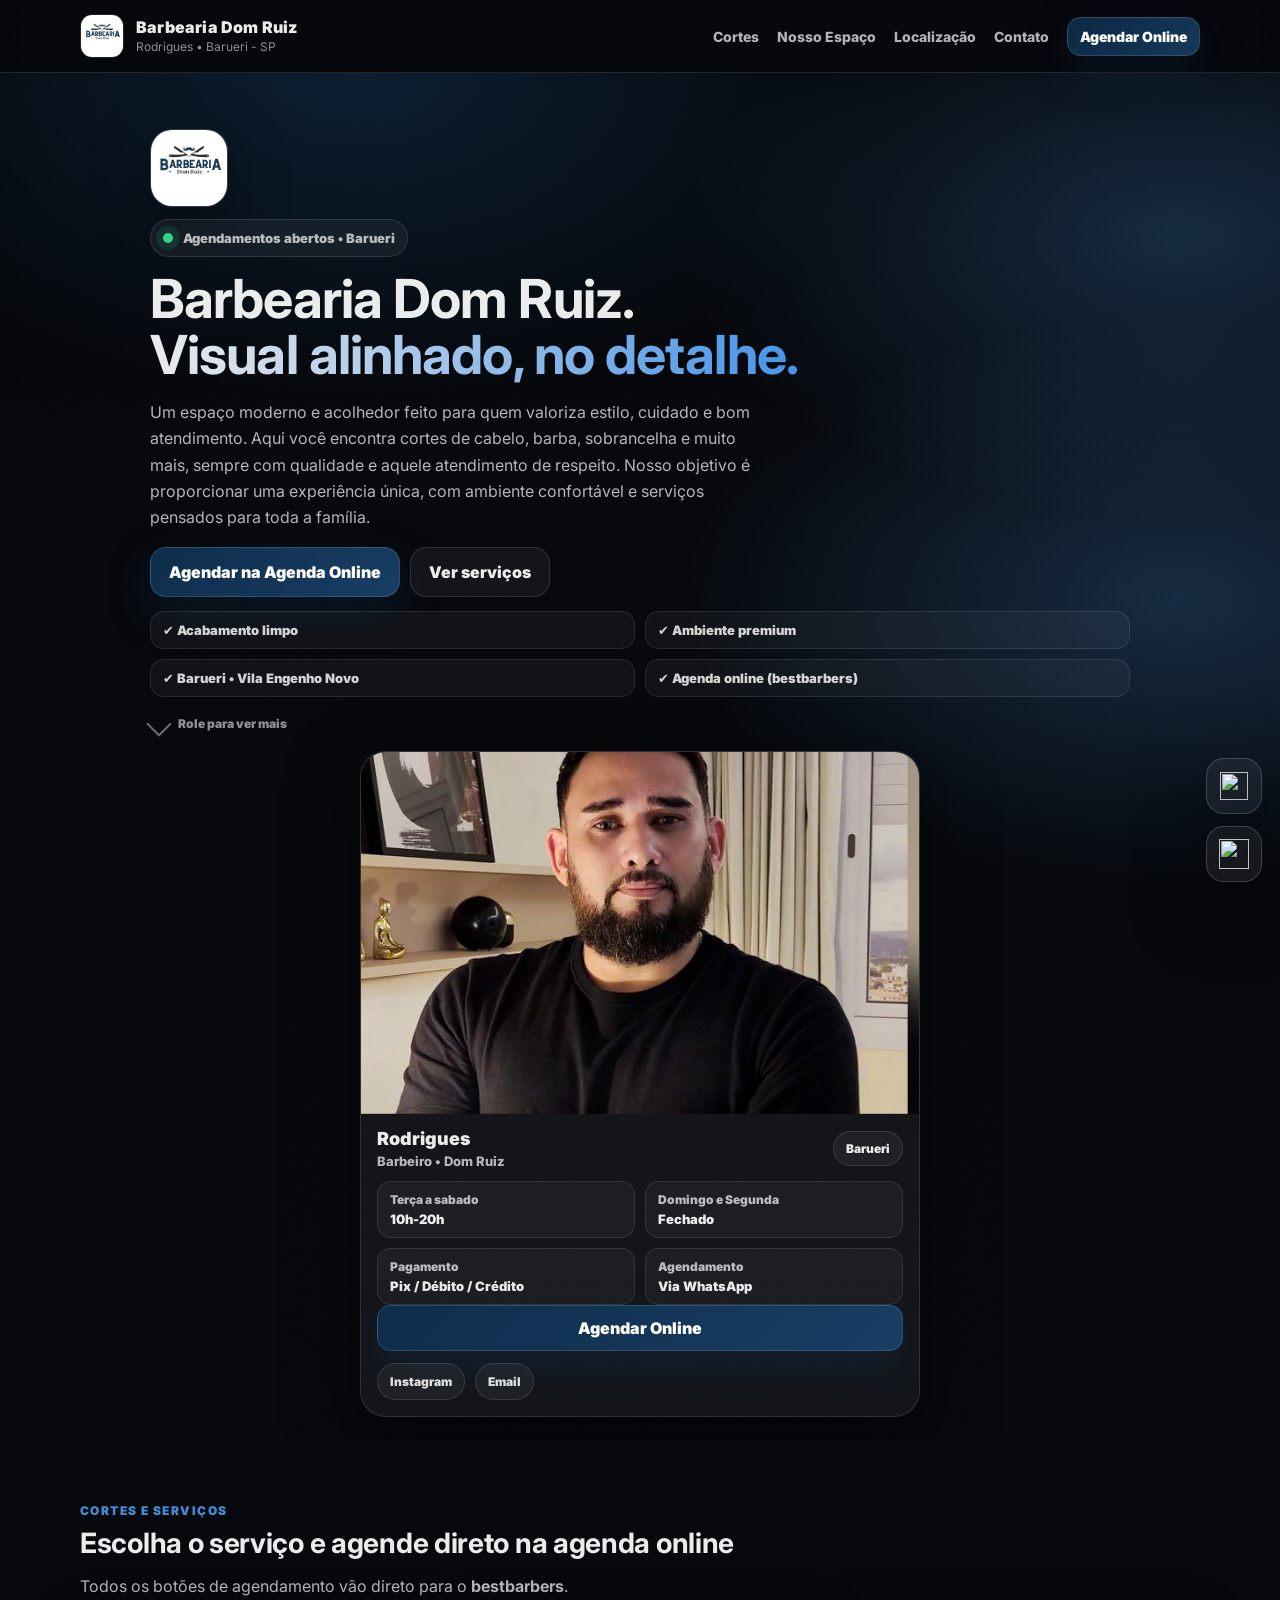
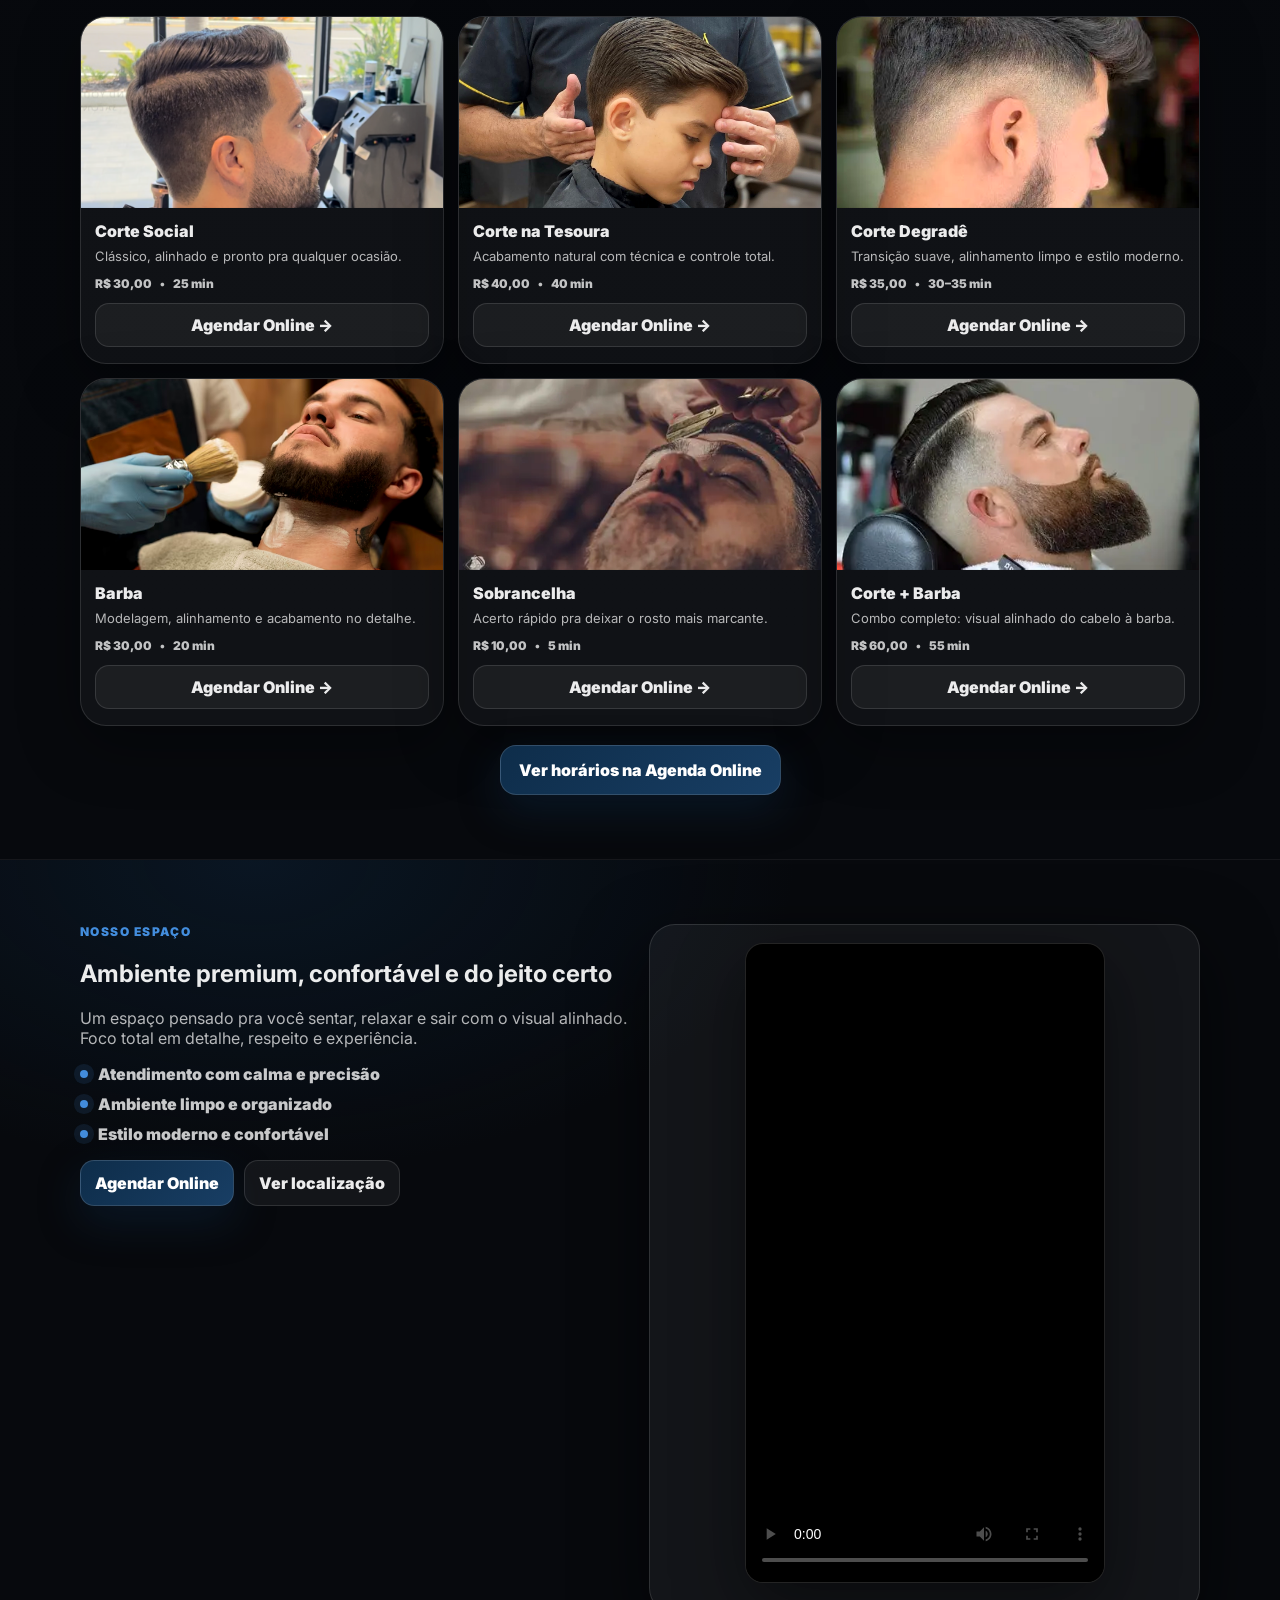
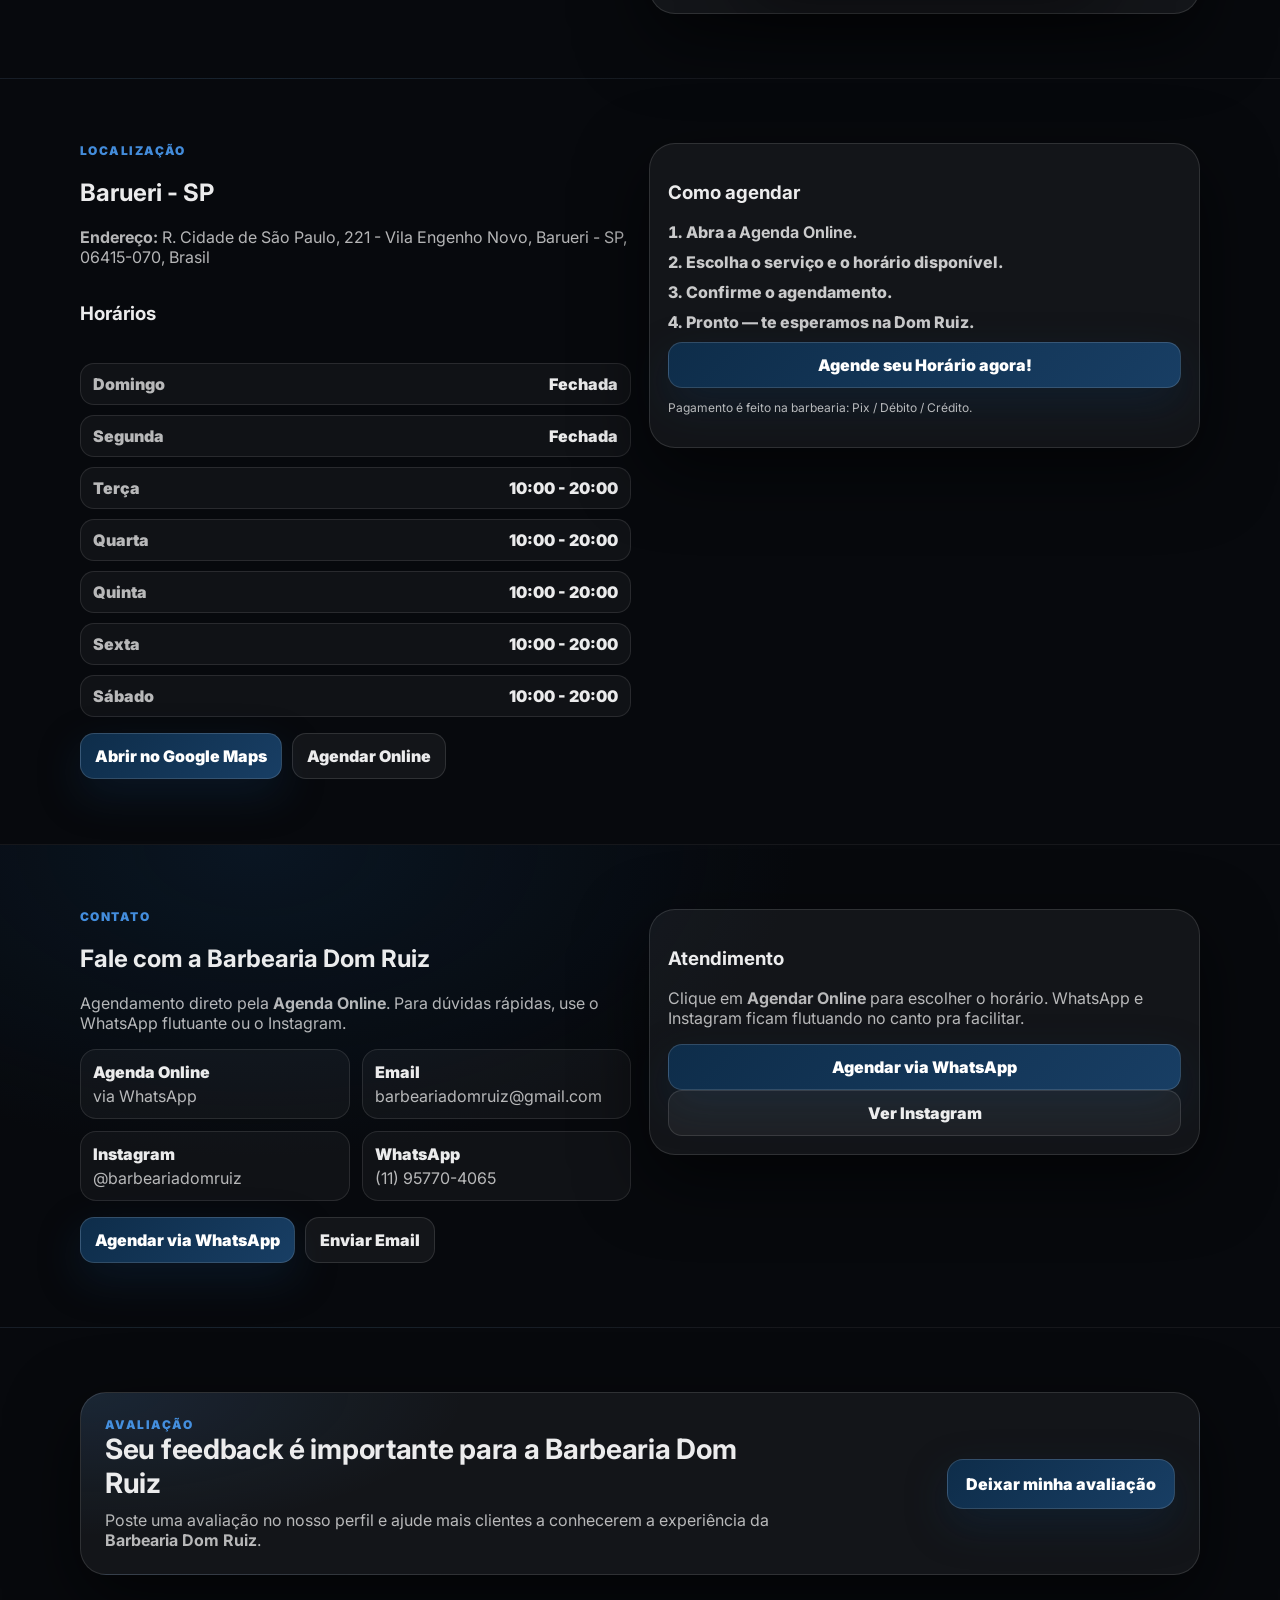
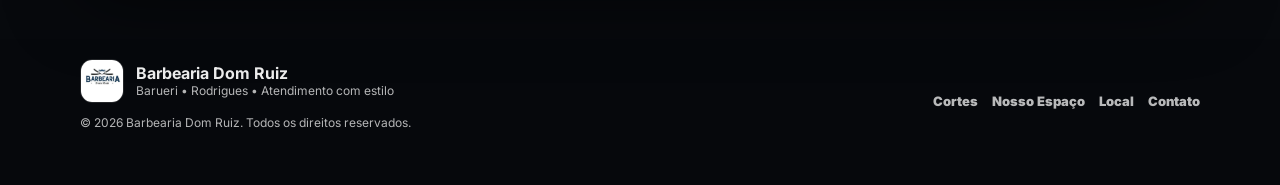
==== commit e5e69c31: "Update print statement from 'Hello' to 'Goodbye'" ====
--- a/index.html
+++ b/index.html
@@ -141,12 +141,12 @@
 
           <div class="panel__grid">
             <div class="mini">
-              <span>Segunda a Quinta <a href=""></a></span>
-              <strong>13h-19h</strong>
+              <span>Terça a sabado <a href=""></a></span>
+              <strong>10h-20h</strong>
             </div>
             <div class="mini">
-              <span>Sexta e Sábado</span>
-              <strong>10h–19h</strong>
+              <span>Domingo e Segunda</span>
+              <strong>Fechado</strong>
             </div>
             <div class="mini">
               <span>Pagamento</span>
@@ -316,12 +316,12 @@
           <h3>Horários</h3>
           <ul class="hours__list">
             <li><span>Domingo</span><strong>Fechada</strong></li>
-            <li><span>Segunda</span><strong>13:00 - 19:00</strong></li>
-            <li><span>Terça</span><strong>13:00 - 19:00</strong></li>
-            <li><span>Quarta</span><strong>13:00 - 19:00</strong></li>
-            <li><span>Quinta</span><strong>13:00 - 19:00</strong></li>
-            <li><span>Sexta</span><strong>10:00 - 19:00</strong></li>
-            <li><span>Sábado</span><strong>10:00 - 19:00</strong></li>
+            <li><span>Segunda</span><strong>Fechada</strong></li>
+            <li><span>Terça</span><strong>10:00 - 20:00</strong></li>
+            <li><span>Quarta</span><strong>10:00 - 20:00</strong></li>
+            <li><span>Quinta</span><strong>10:00 - 20:00</strong></li>
+            <li><span>Sexta</span><strong>10:00 - 20:00</strong></li>
+            <li><span>Sábado</span><strong>10:00 - 20:00</strong></li>
           </ul>
         </div>
 
@@ -494,4 +494,4 @@
 </div>
 <script src="script.js"></script>
 </body>
-</html>+</html>
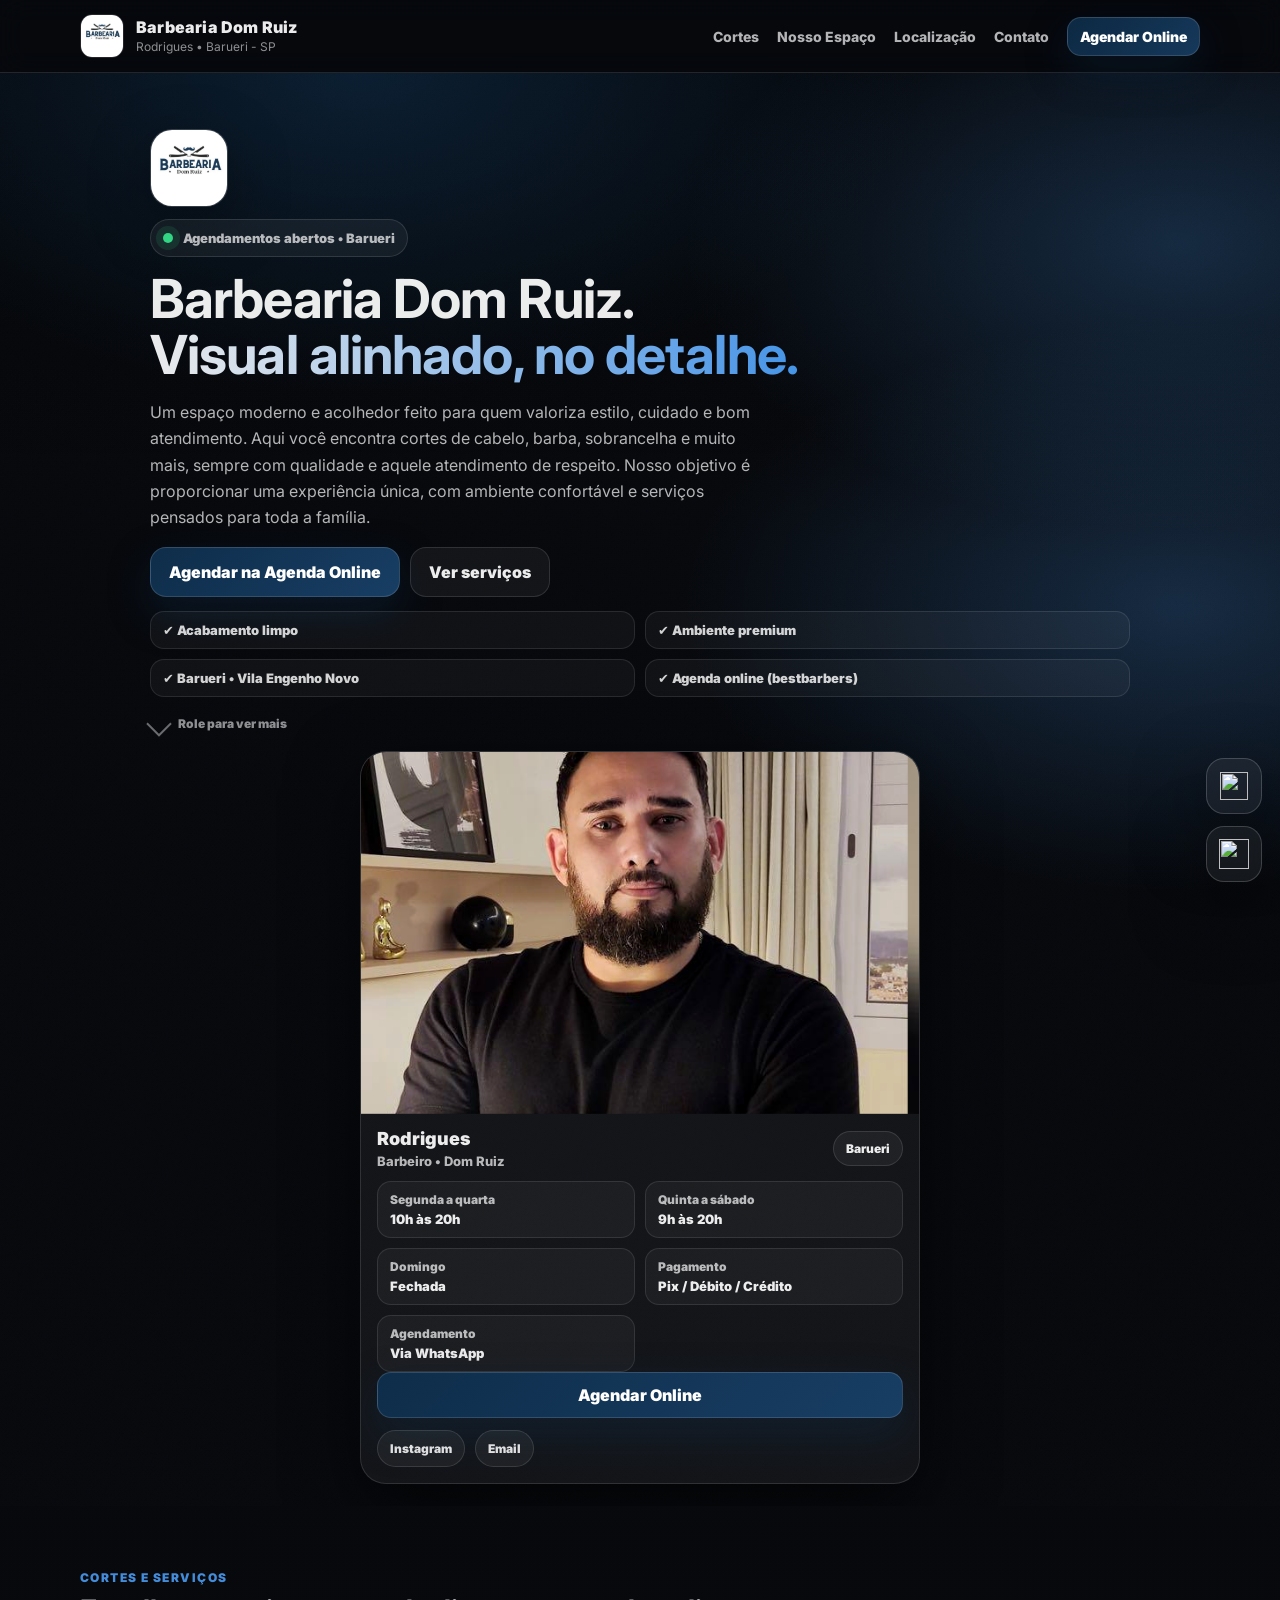
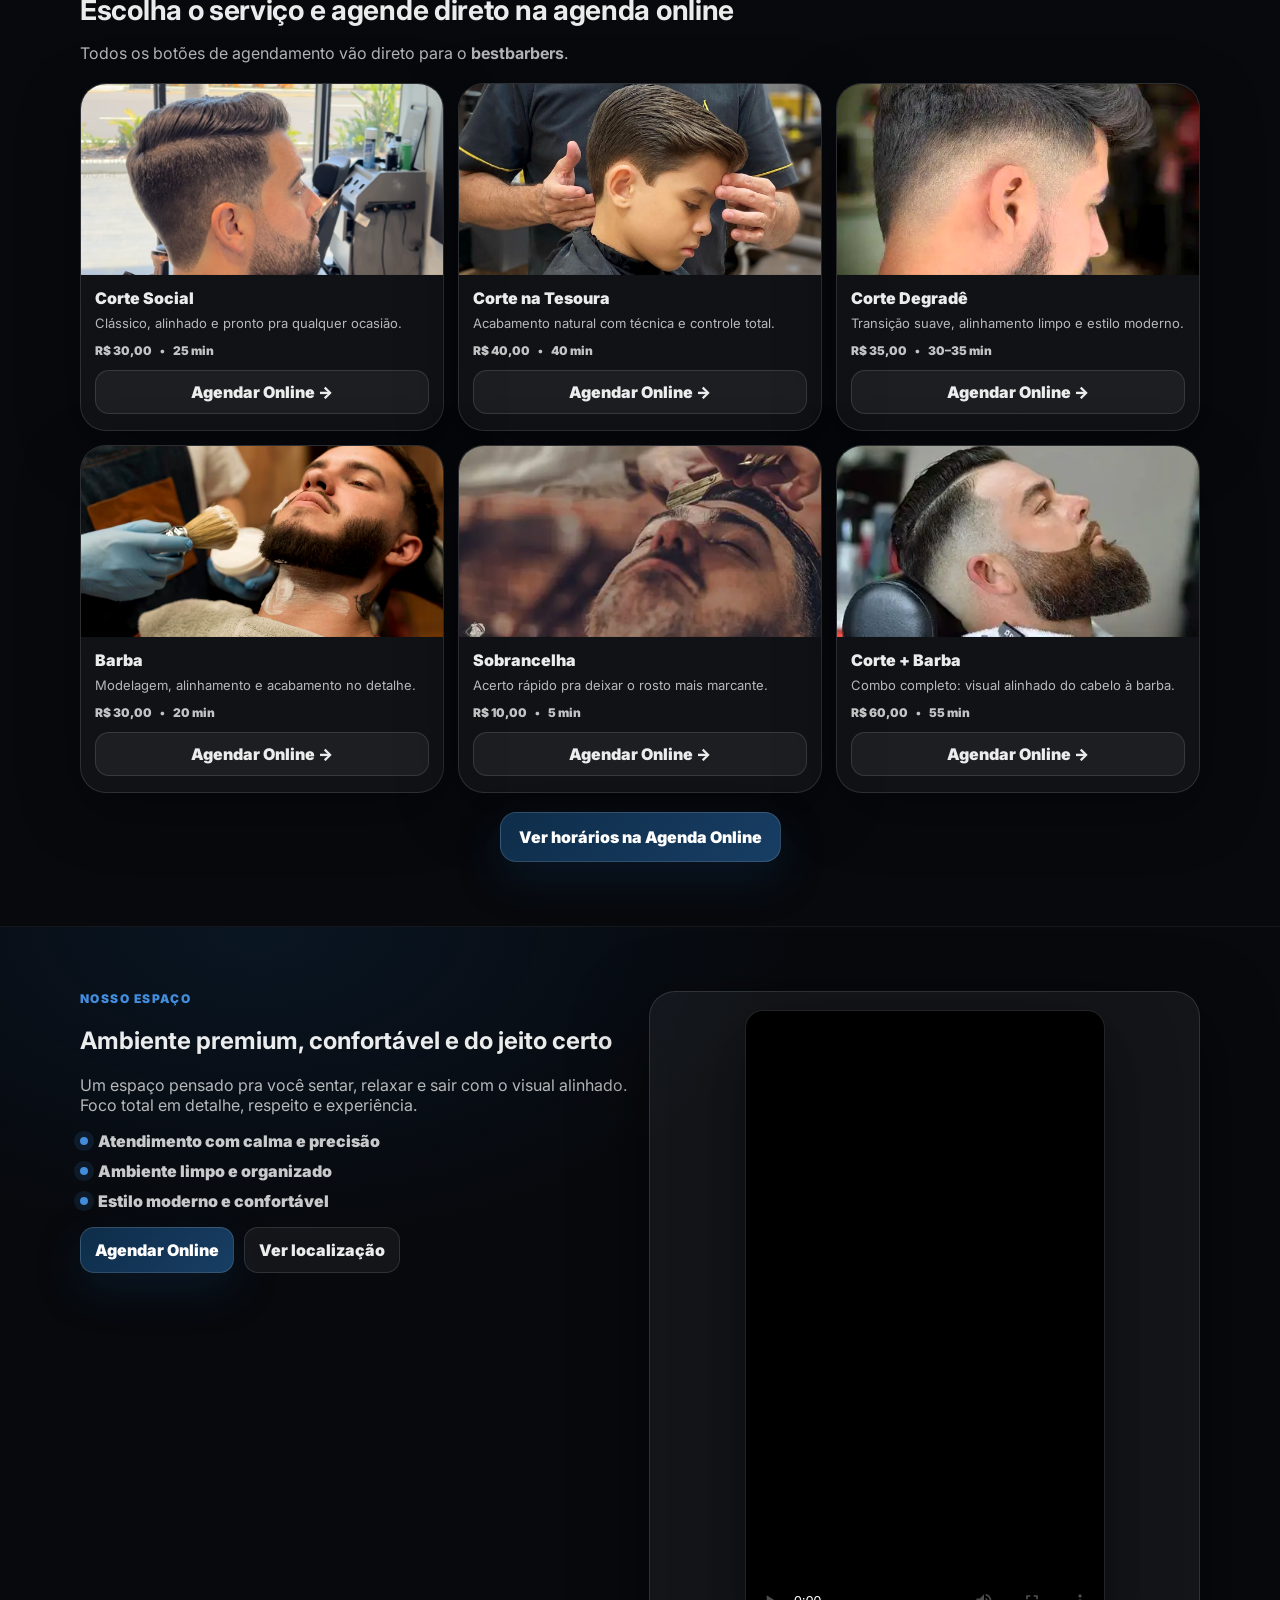
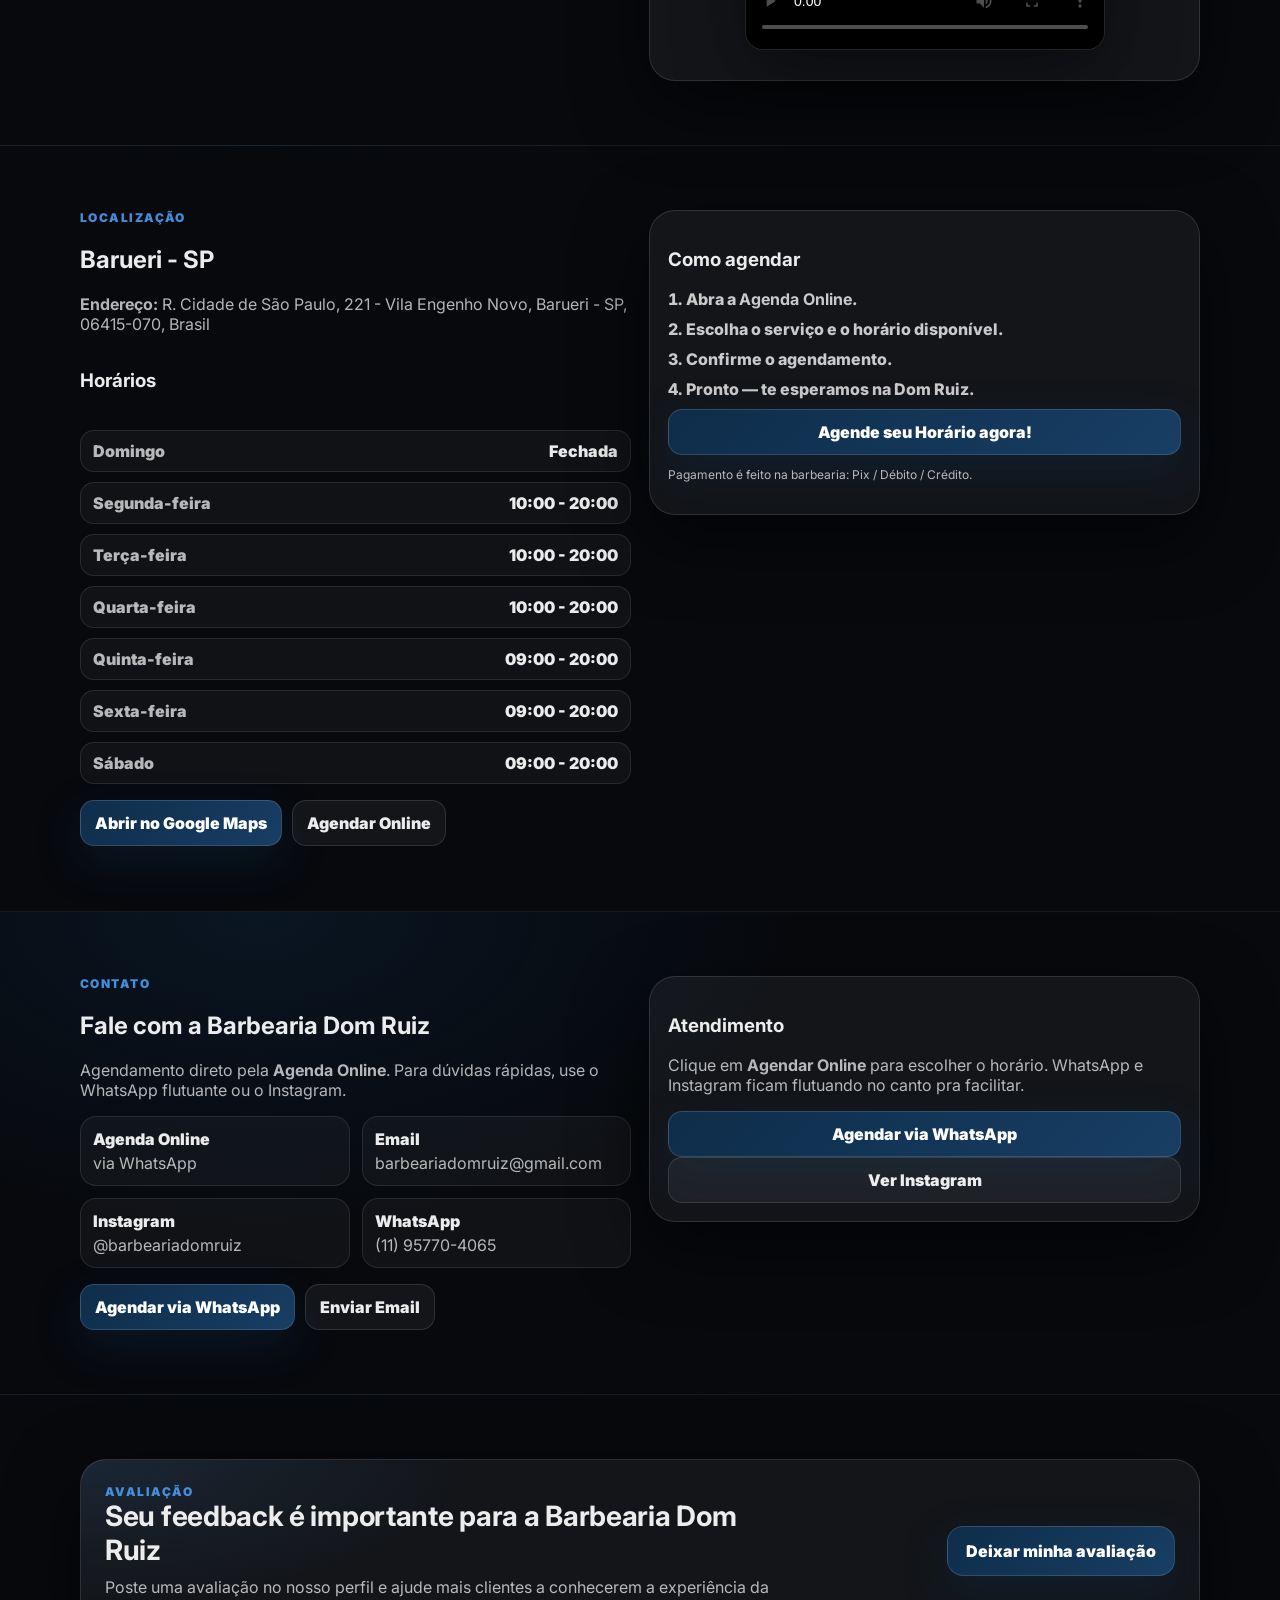
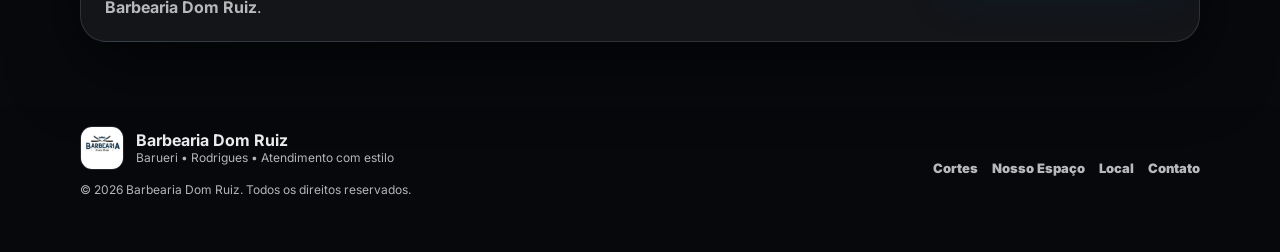
==== commit 04cdad63: "Atualiza horários de funcionamento da Barbearia Dom Ruiz" ====
--- a/index.html
+++ b/index.html
@@ -141,12 +141,16 @@
 
           <div class="panel__grid">
             <div class="mini">
-              <span>Terça a sabado <a href=""></a></span>
-              <strong>10h-20h</strong>
+              <span>Segunda a quarta</span>
+              <strong>10h às 20h</strong>
             </div>
             <div class="mini">
-              <span>Domingo e Segunda</span>
-              <strong>Fechado</strong>
+              <span>Quinta a sábado</span>
+              <strong>9h às 20h</strong>
+            </div>
+            <div class="mini">
+              <span>Domingo</span>
+              <strong>Fechada</strong>
             </div>
             <div class="mini">
               <span>Pagamento</span>
@@ -316,12 +320,12 @@
           <h3>Horários</h3>
           <ul class="hours__list">
             <li><span>Domingo</span><strong>Fechada</strong></li>
-            <li><span>Segunda</span><strong>Fechada</strong></li>
-            <li><span>Terça</span><strong>10:00 - 20:00</strong></li>
-            <li><span>Quarta</span><strong>10:00 - 20:00</strong></li>
-            <li><span>Quinta</span><strong>10:00 - 20:00</strong></li>
-            <li><span>Sexta</span><strong>10:00 - 20:00</strong></li>
-            <li><span>Sábado</span><strong>10:00 - 20:00</strong></li>
+            <li><span>Segunda-feira</span><strong>10:00 - 20:00</strong></li>
+            <li><span>Terça-feira</span><strong>10:00 - 20:00</strong></li>
+            <li><span>Quarta-feira</span><strong>10:00 - 20:00</strong></li>
+            <li><span>Quinta-feira</span><strong>09:00 - 20:00</strong></li>
+            <li><span>Sexta-feira</span><strong>09:00 - 20:00</strong></li>
+            <li><span>Sábado</span><strong>09:00 - 20:00</strong></li>
           </ul>
         </div>
 
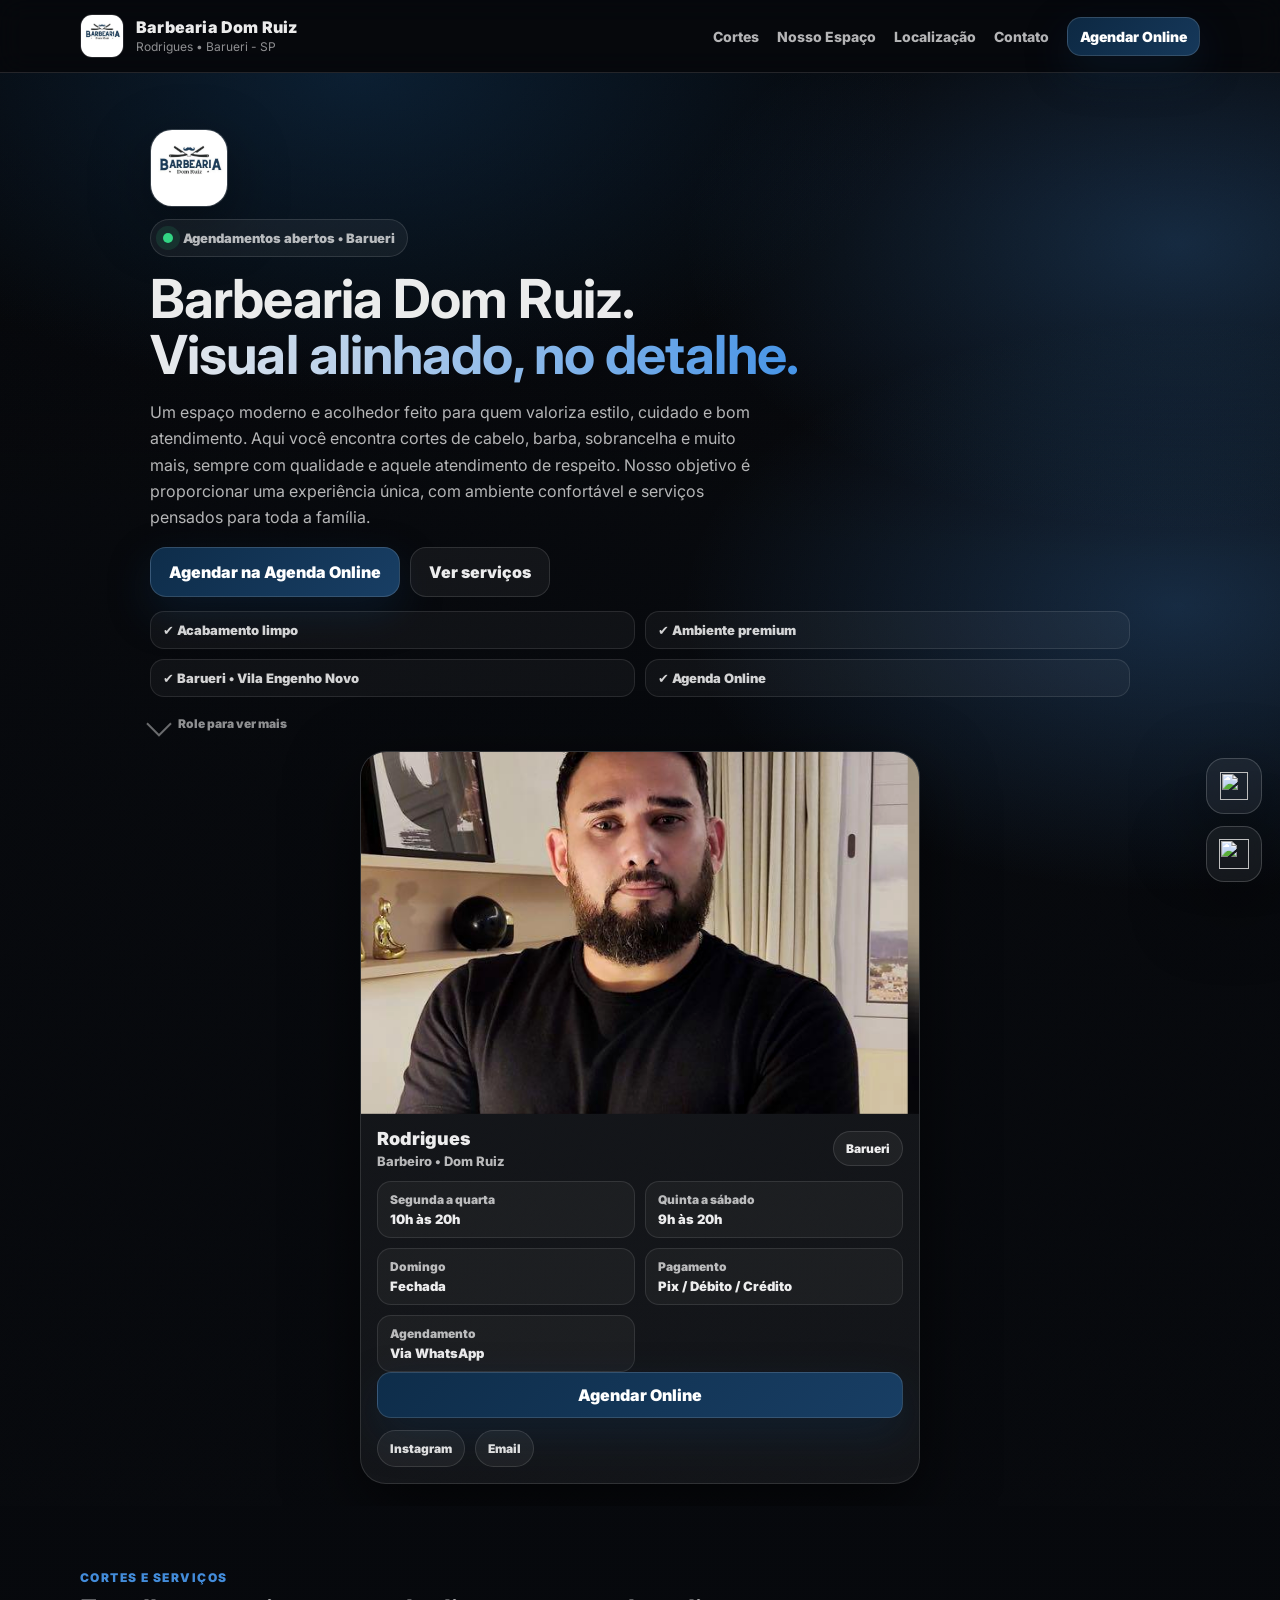
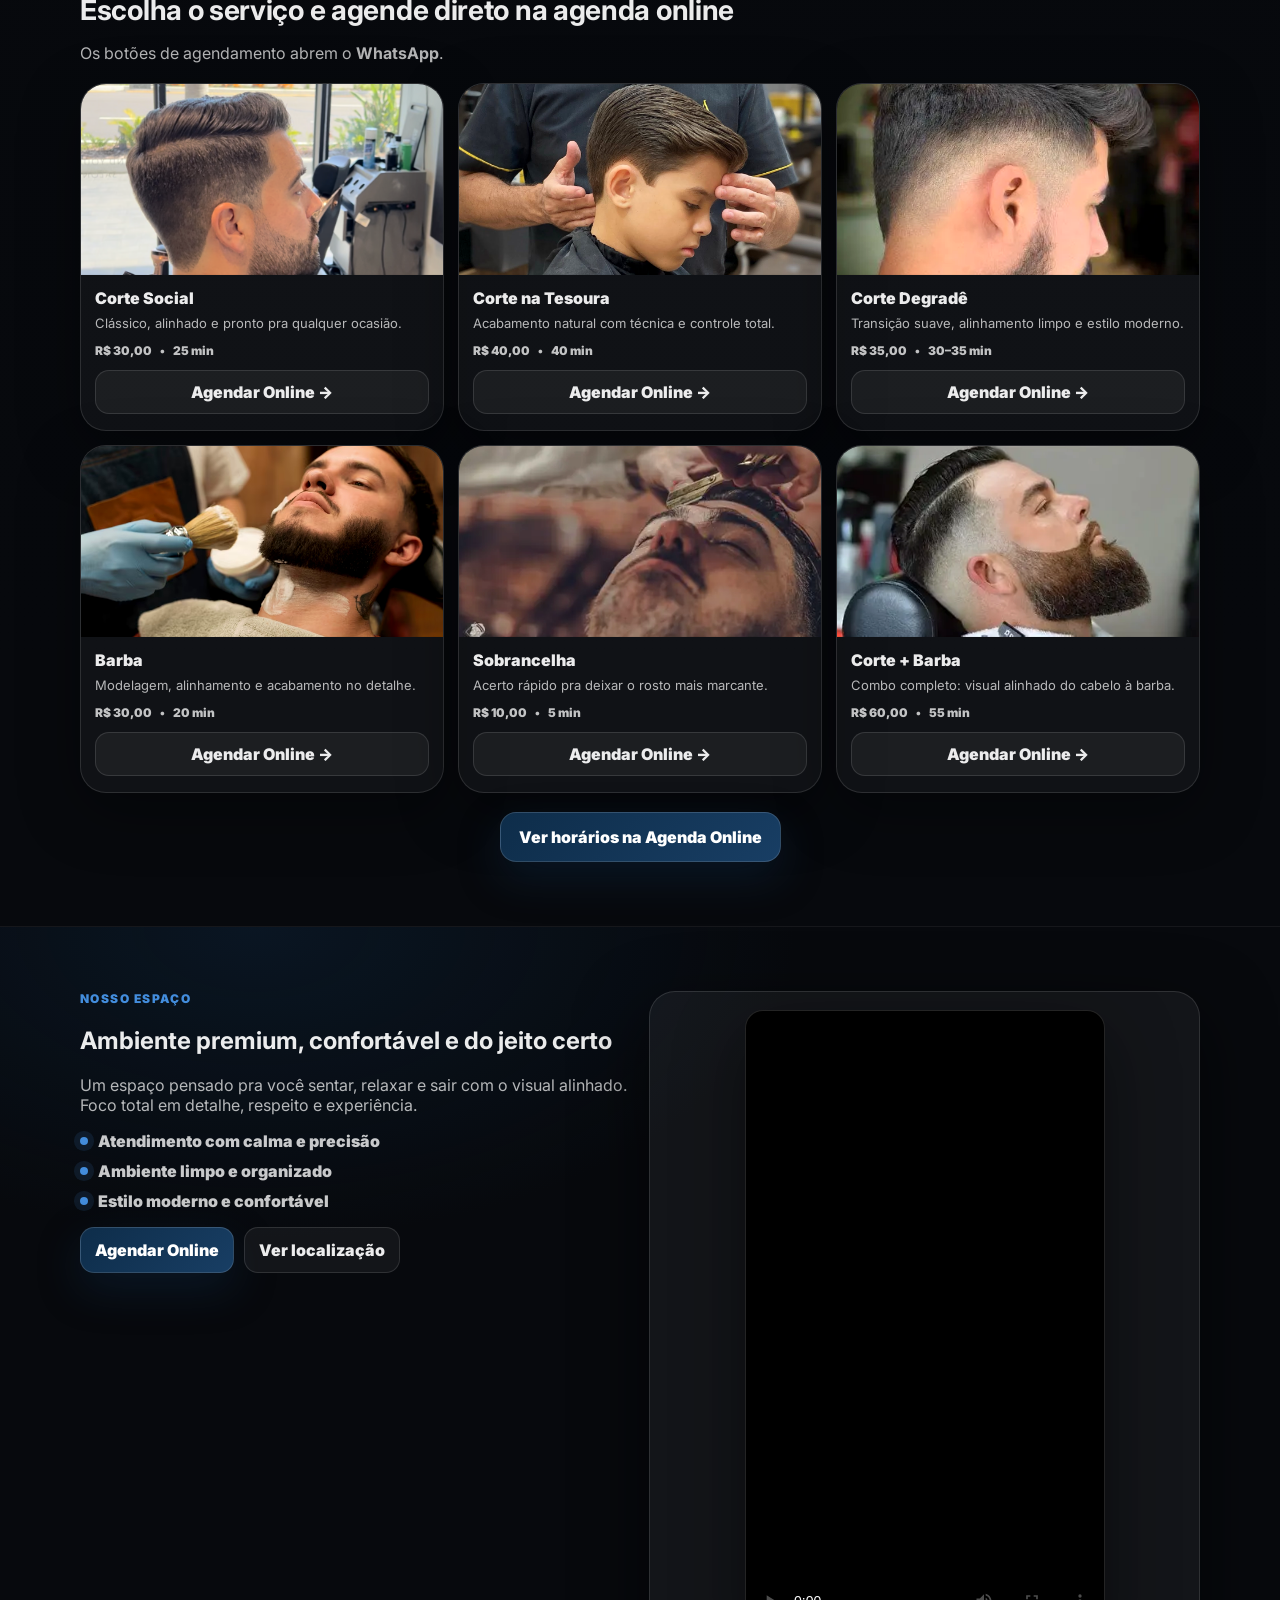
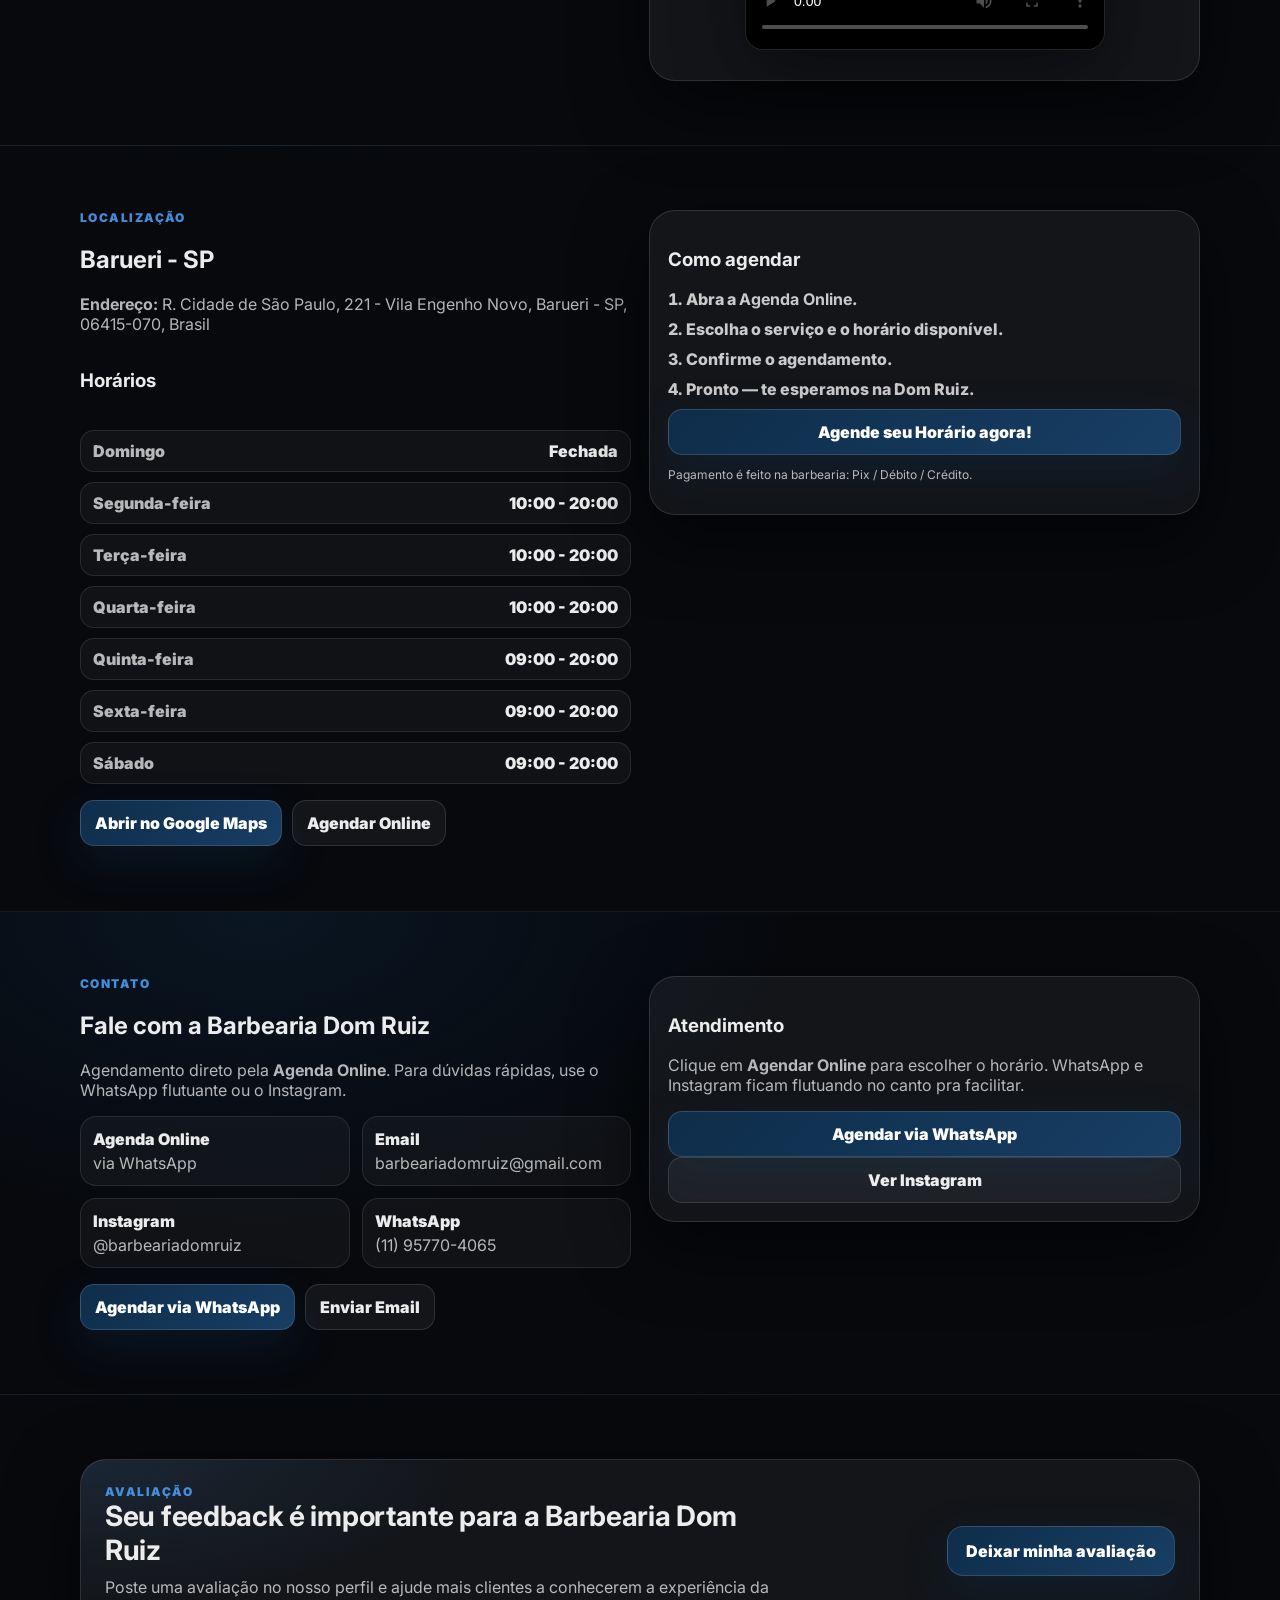
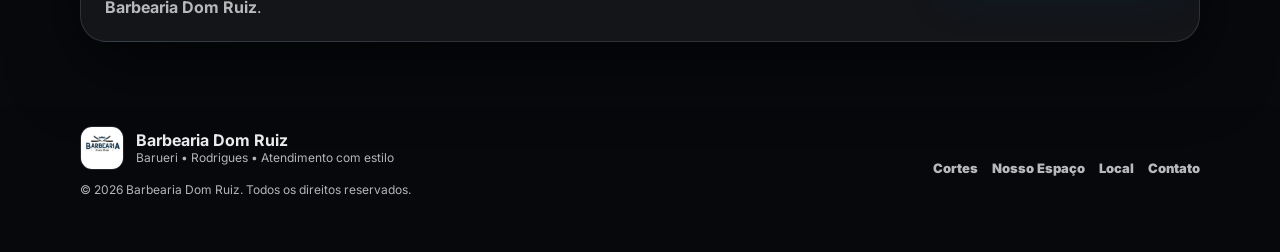
==== commit 09320e23: "Remove referências ao antigo serviço de agendamento" ====
--- a/index.html
+++ b/index.html
@@ -5,7 +5,7 @@
   <meta name="viewport" content="width=device-width, initial-scale=1.0" />
 
   <title>Barbearia Dom Ruiz | Agende Online</title>
-  <meta name="description" content="Barbearia Dom Ruiz em Barueri. Cortes, barba e sobrancelha. Agende direto pela Agenda Online (InBarber)." />
+  <meta name="description" content="Barbearia Dom Ruiz em Barueri. Cortes, barba e sobrancelha. Agende direto pela Agenda Online." />
   <meta name="theme-color" content="#0E2D4A" />
 
   <link rel="preconnect" href="https://fonts.googleapis.com">
@@ -115,7 +115,7 @@
           <div class="bullet">✔️ Acabamento limpo</div>
           <div class="bullet">✔️ Ambiente premium</div>
           <div class="bullet">✔️ Barueri • Vila Engenho Novo</div>
-          <div class="bullet">✔️ Agenda online (bestbarbers)</div>
+          <div class="bullet">✔️ Agenda Online</div>
         </div>
 
         <div class="hero__scrollHint">
@@ -184,7 +184,7 @@
         <p class="kicker">Cortes e Serviços</p>
         <h2>Escolha o serviço e agende direto na agenda online</h2>
         <p class="muted max">
-          Todos os botões de agendamento vão direto para o <strong>bestbarbers</strong>.
+          Os botões de agendamento abrem o <strong>WhatsApp</strong>.
         </p>
       </div>
 
